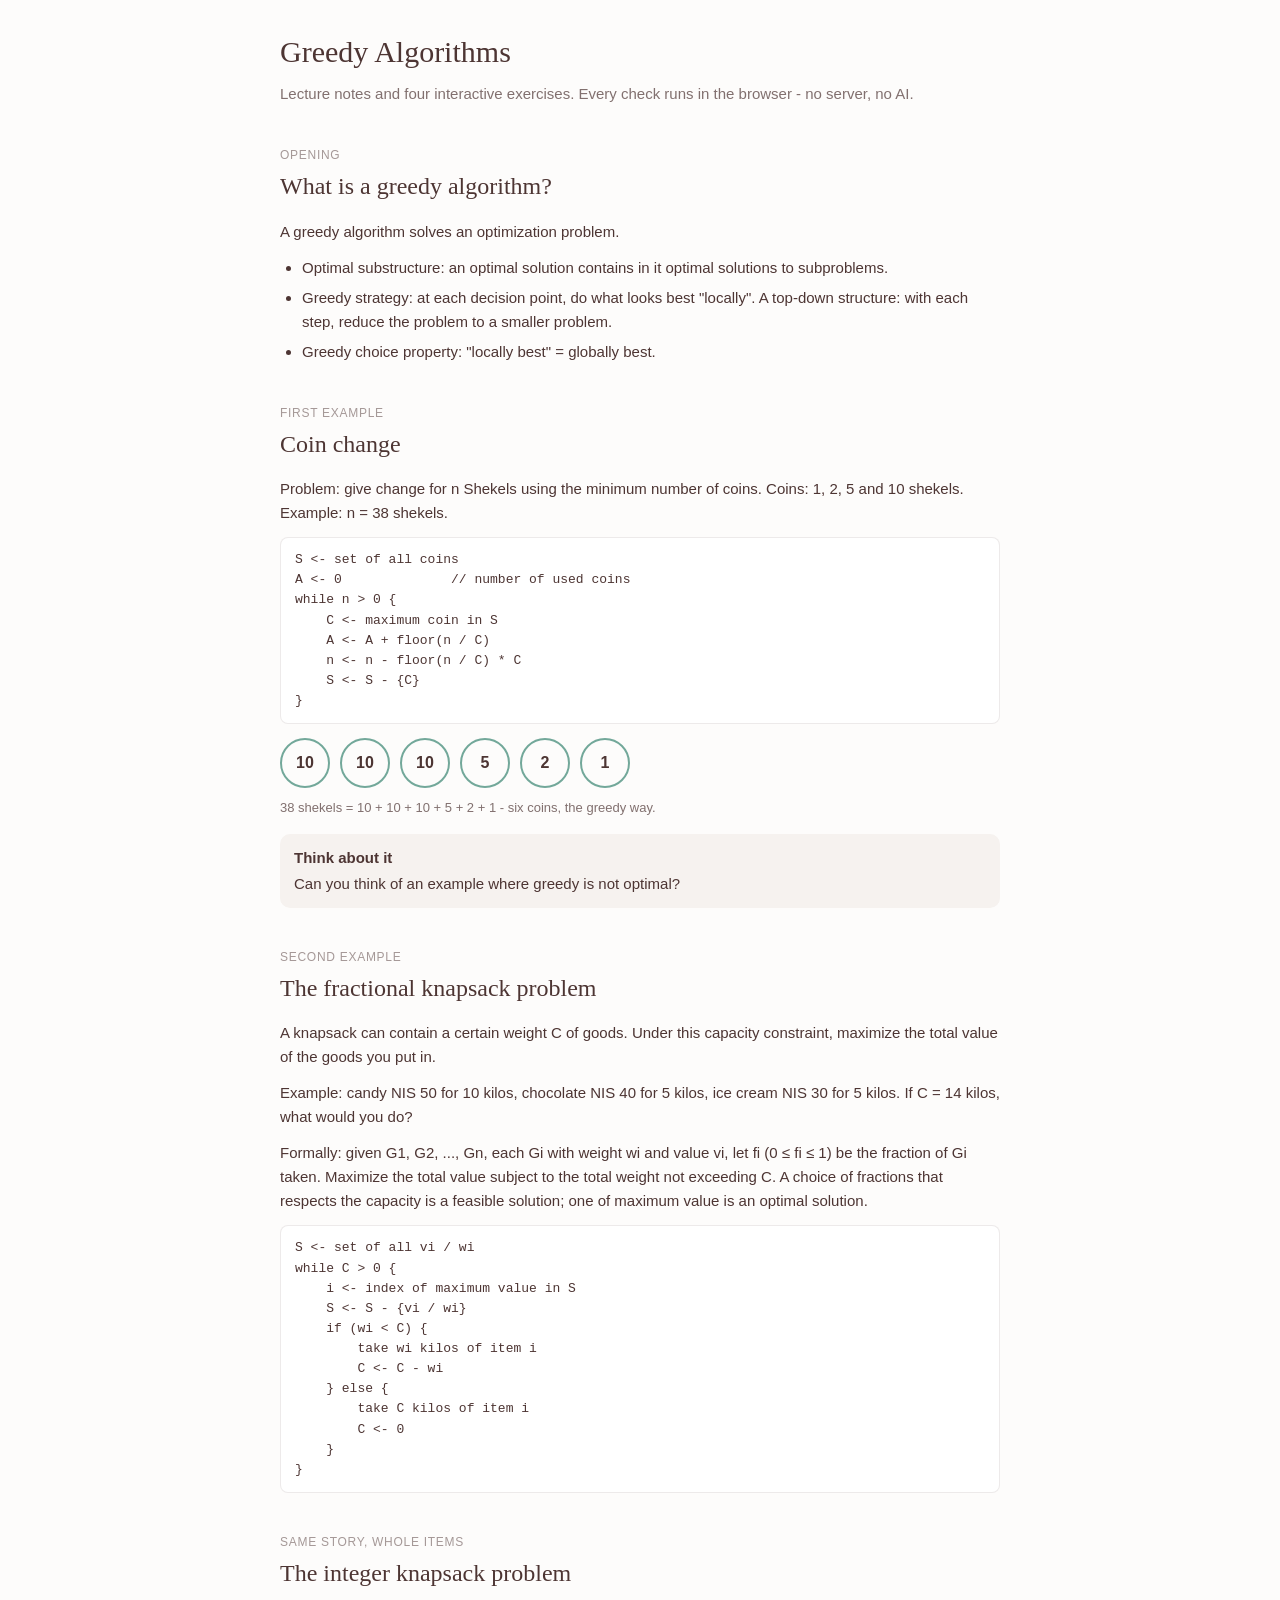
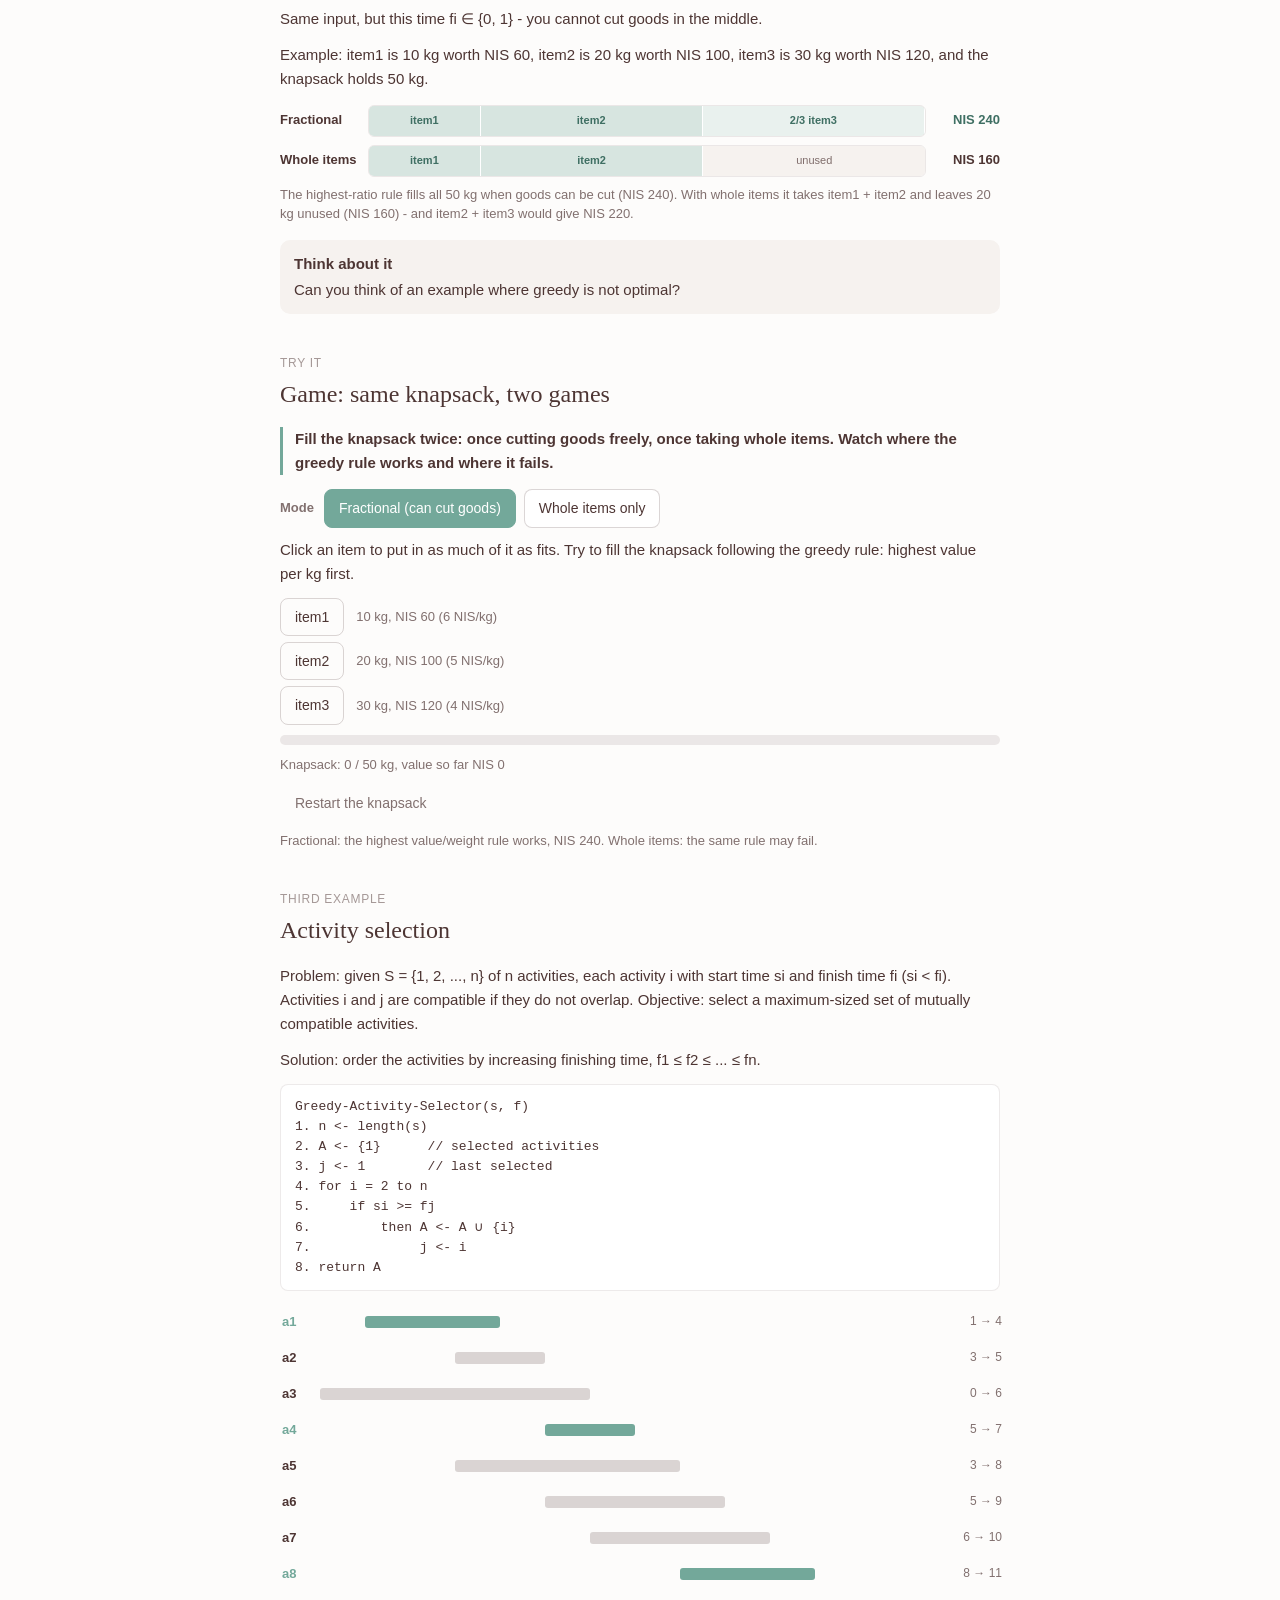
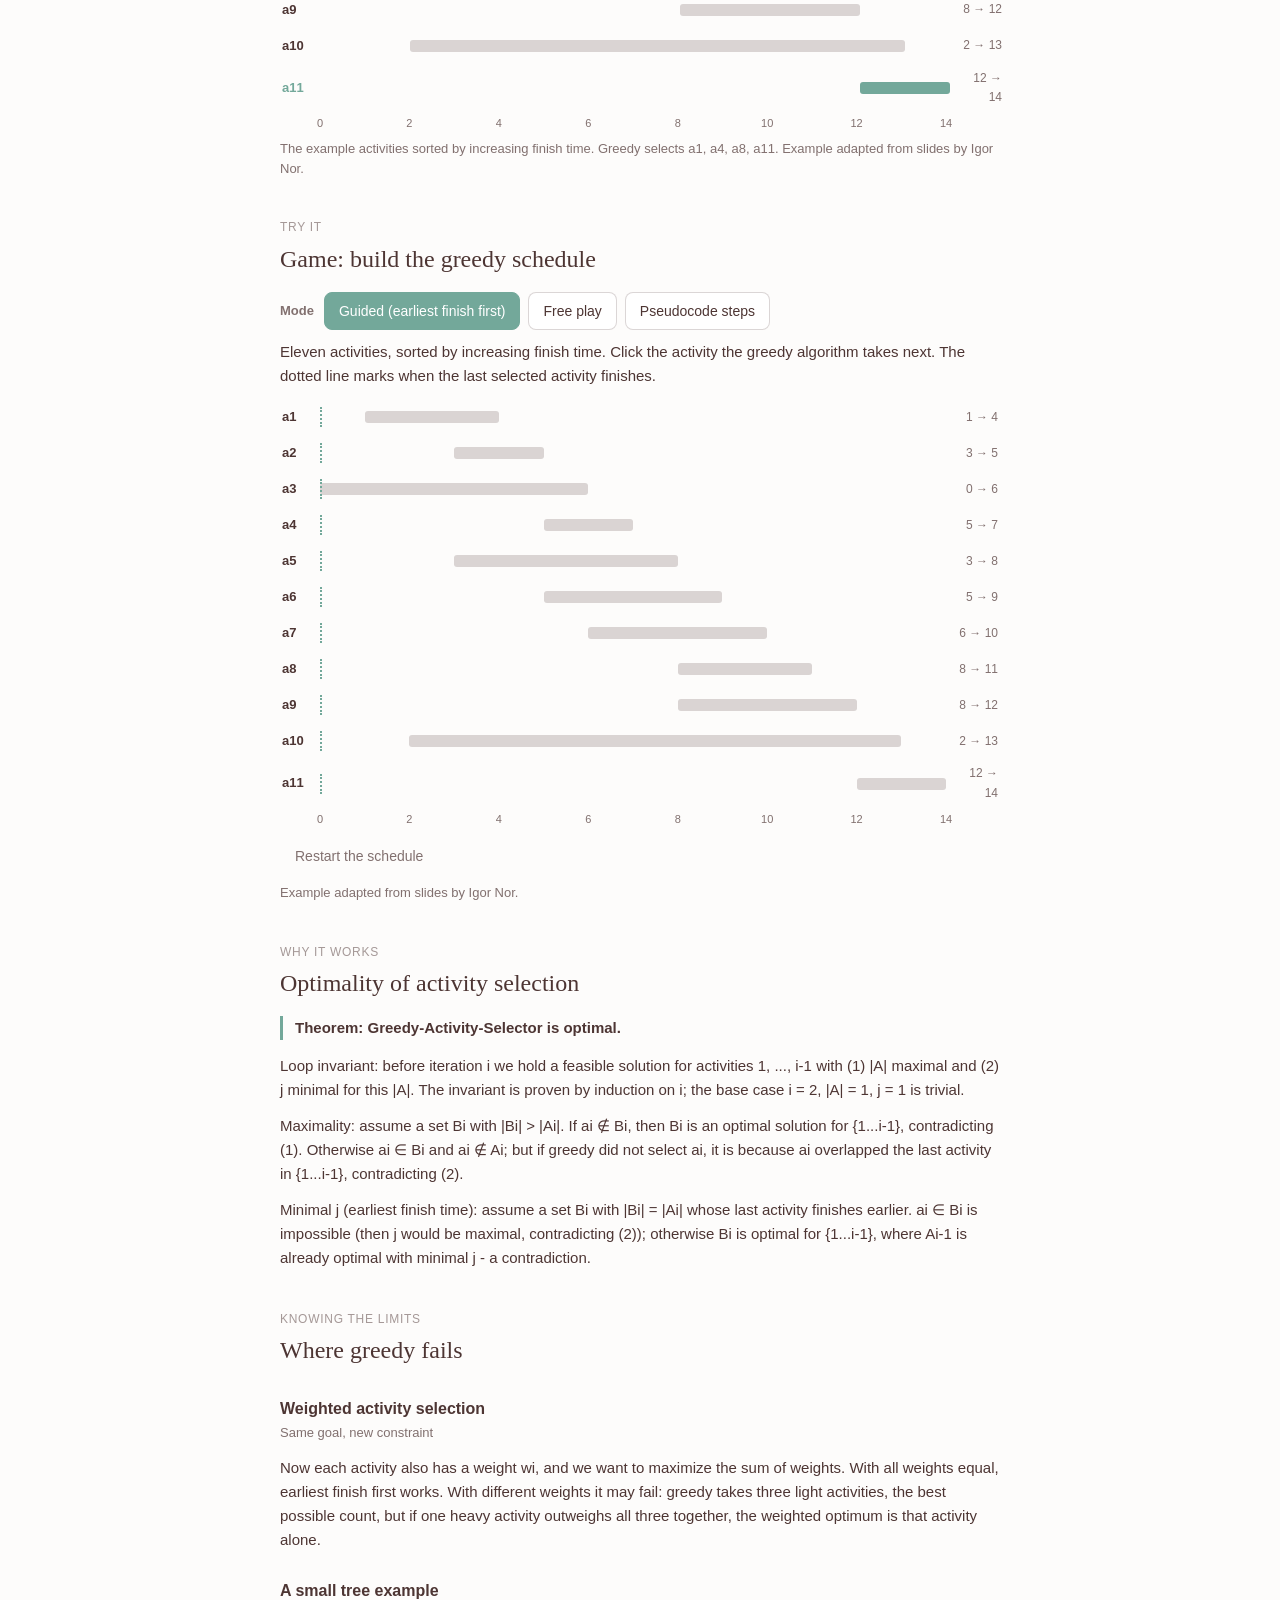
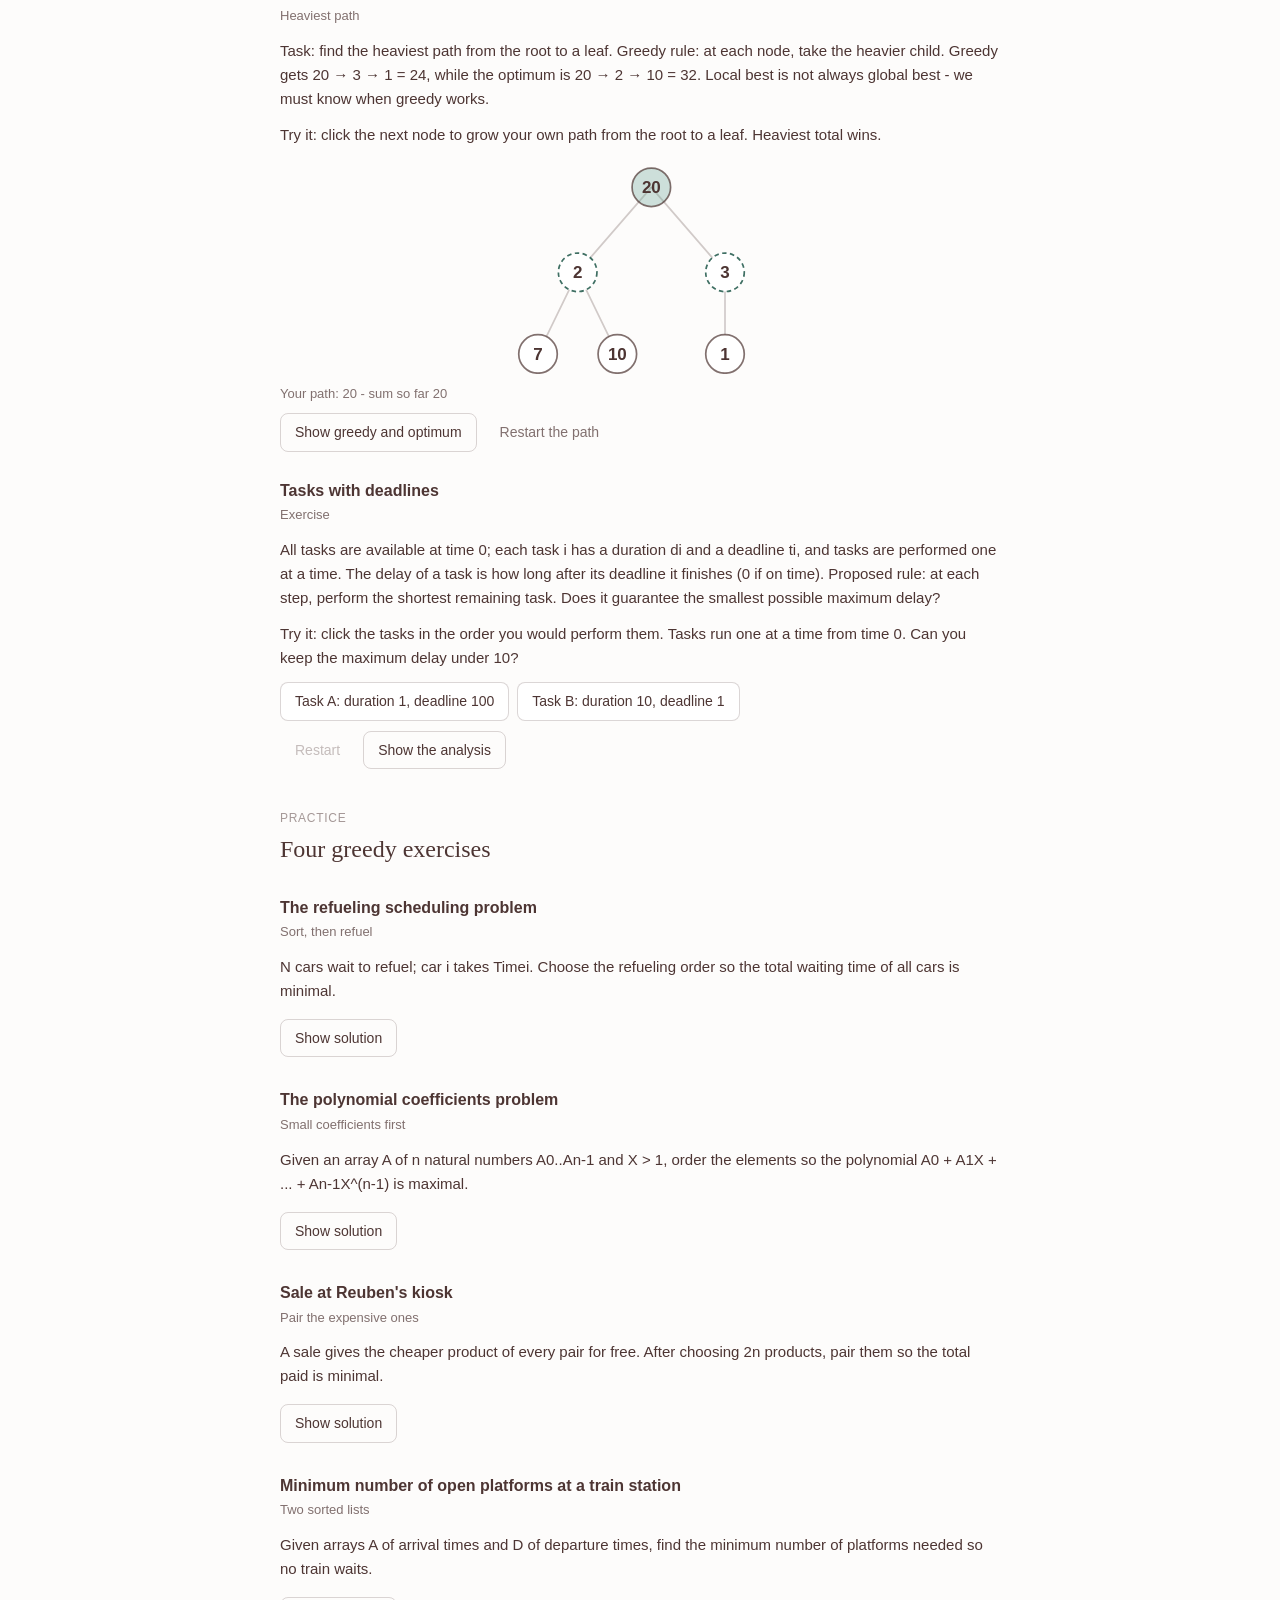
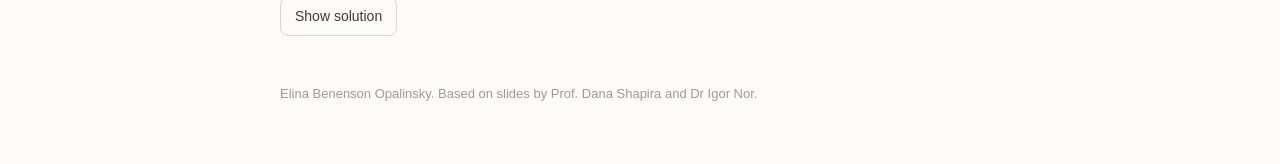
==== index.html @ a9cd7c5c "Remove obsolete preview and unit labels" ====
<!DOCTYPE html>
<html lang="en">
<head>
<meta charset="utf-8">
<meta name="viewport" content="width=device-width, initial-scale=1">
<title>Greedy Algorithms</title>
<style>
:root {
  --page: #fdfcfb;
  --ink: #4d3533;
  --ink2: rgba(77, 53, 51, 0.7);
  --ink3: rgba(77, 53, 51, 0.5);
  --ink4: rgba(77, 53, 51, 0.2);
  --hairline: rgba(77, 53, 51, 0.1);
  --raised: #f6f2ef;
  --teal: #73a89a;
  --teal-dark: #3f6f63;
  --red: #ed313e;
}
html, body { margin: 0; }
body {
  background: var(--page);
  color: var(--ink);
  font-family: -apple-system, BlinkMacSystemFont, "Segoe UI", Roboto, Helvetica, Arial, sans-serif;
  font-size: 15px;
  line-height: 1.6;
}
.card { max-width: 720px; margin: 0 auto; padding: 28px 20px 48px; }

h1 { font-family: Georgia, "Times New Roman", serif; font-weight: 500; font-size: 30px; margin: 0 0 6px; }
.fact { font-size: 13px; color: var(--ink3); margin: 0 0 10px; }
.intro { color: var(--ink2); margin: 0 0 8px; }

.group { margin: 40px 0 0; }
.glabel { font-size: 12px; letter-spacing: 0.06em; text-transform: uppercase; color: var(--ink3); margin-bottom: 2px; }
h2 { font-family: Georgia, "Times New Roman", serif; font-weight: 500; font-size: 24px; margin: 0 0 14px; }
h3 { font-size: 16px; font-weight: 700; margin: 26px 0 2px; }
h3 .sub { display: block; font-size: 13px; font-weight: 500; color: var(--ink2); margin-top: 2px; }
p { margin: 12px 0; }
ul { margin: 12px 0; padding-left: 22px; }
li { margin: 6px 0; }

.key { font-weight: 600; border-left: 3px solid var(--teal); padding-left: 12px; margin: 14px 0; }
.caption { font-size: 13px; line-height: 1.5; color: var(--ink2); margin: 8px 0 0; }
.callout { background: var(--raised); border-radius: 10px; padding: 12px 14px; margin: 16px 0; }
.callout-title { font-weight: 600; margin-bottom: 2px; }
.closing { margin-top: 44px; font-size: 13px; color: var(--ink3); }

.pseudo {
  font-family: ui-monospace, "SF Mono", Menlo, Consolas, monospace;
  font-size: 13px;
  line-height: 1.55;
  background: #fff;
  border: 1px solid var(--hairline);
  border-radius: 8px;
  padding: 12px 14px;
  margin: 12px 0;
  overflow-x: auto;
  white-space: pre;
}

.feedback { font-size: 14px; line-height: 22px; padding: 10px 12px; border-radius: 8px; margin: 12px 0; }
.feedback-good { background: rgba(115, 168, 154, 0.14); color: var(--teal-dark); }
.feedback-bad { background: rgba(237, 49, 62, 0.08); color: var(--red); }
.feedback-info { background: var(--raised); color: var(--ink2); }

.btn {
  font: inherit;
  font-size: 14px;
  border-radius: 8px;
  padding: 7px 14px;
  cursor: pointer;
  border: 1px solid transparent;
  background: none;
  color: var(--ink);
}
.btn:disabled { opacity: 0.45; cursor: default; }
.btn-primary { background: var(--ink); color: #fdfcfb; }
.btn-secondary { border-color: var(--ink4); }
.btn-secondary.selected { background: var(--ink); color: #fdfcfb; border-color: var(--ink); }
.btn-ghost { color: var(--ink2); }
.btn-ghost:hover { background: var(--raised); }

.choice-row { display: flex; align-items: center; gap: 8px; flex-wrap: wrap; margin: 10px 0; }
.choice-label { font-size: 13px; font-weight: 600; color: var(--ink2); margin-right: 2px; }
.choice-btn { font: inherit; font-size: 14px; padding: 7px 14px; border-radius: 8px; border: 1px solid var(--ink4); background: #fff; color: var(--ink); cursor: pointer; }
.choice-btn.on { background: var(--teal); border-color: var(--teal); color: #fff; }

.game { margin: 4px 0 8px; }
.game > * + * { margin-top: 10px; }

/* knapsack game */
.kb-items { display: flex; flex-direction: column; gap: 6px; }
.kb-row { display: flex; align-items: center; gap: 12px; flex-wrap: wrap; }
.kb-facts { font-size: 13px; line-height: 18px; color: var(--ink2); }
.kb-bar { height: 10px; border-radius: 5px; background: var(--hairline); overflow: hidden; }
.kb-fill { height: 100%; border-radius: 5px; background: var(--teal); transition: width 0.25s ease; }

/* activity timeline */
.tl { display: flex; flex-direction: column; gap: 2px; }
.tl-row {
  display: flex; align-items: center; gap: 8px; width: 100%;
  min-height: 34px; padding: 4px 2px; background: none; border: none; border-radius: 6px;
  cursor: pointer; font: inherit; text-align: left;
}
.tl-row:hover { background: rgba(115, 168, 154, 0.08); }
.tl-label { flex: 0 0 30px; font-size: 13px; font-weight: 600; color: var(--ink); }
.tl-track { position: relative; flex: 1 1 auto; height: 20px; }
.tl-bar { position: absolute; top: 4px; height: 12px; border-radius: 3px; background: var(--ink4); }
.tl-sel .tl-bar { background: var(--teal); }
.tl-sel .tl-label { color: var(--teal); }
.tl-line { position: absolute; top: 0; bottom: 0; border-left: 2px dotted var(--teal); }
.tl-times { flex: 0 0 44px; font-size: 12px; color: var(--ink2); text-align: right; }
.tl-axis { display: flex; align-items: center; gap: 8px; padding: 0 2px; }
.tl-axis-track { height: 18px; }
.tl-tick { position: absolute; top: 2px; transform: translateX(-50%); font-size: 11px; color: var(--ink2); }
.tl-static { cursor: default; min-height: 26px; }
.tl-static:hover { background: none; }

/* walkthrough + free play */
.pc { padding: 6px; }
.pc-line { display: block; padding: 2px 8px; border-radius: 6px; }
.pc-on { background: rgba(115, 168, 154, 0.16); box-shadow: inset 2px 0 0 var(--teal); }
.pc-controls { display: flex; gap: 8px; flex-wrap: wrap; }
.tl-cur .tl-bar { background: #d9a441; }
.tl-cur .tl-label { color: #b07f23; }
.tl-skip .tl-bar { opacity: 0.35; }
.tl-skip .tl-label { opacity: 0.55; }

/* solution reveals */
.sol-toggle { margin: 4px 0; }
.sol { margin-top: 4px; }

/* tree game */
.tree-pick { cursor: pointer; }
.tree-pick circle { stroke: var(--teal-dark); stroke-dasharray: 4 3; }
.tree-pick:hover circle { stroke-width: 3; }

/* deadlines game */
.dl-order { display: flex; flex-direction: column; gap: 6px; margin: 8px 0; }
.dl-row { display: flex; align-items: center; gap: 12px; flex-wrap: wrap; }
.dl-pos { flex: 0 0 22px; font-size: 13px; font-weight: 700; color: var(--ink3); }

/* diagrams */
.diagram { margin: 14px 0 6px; }
.diagram-svg { display: block; width: 100%; max-width: 340px; height: auto; margin: 6px auto 2px; }
.diagram-wide { max-width: 460px; }

.coins { display: flex; flex-wrap: wrap; gap: 10px; align-items: center; margin: 6px 0 10px; }
.coin {
  width: 46px; height: 46px; border-radius: 50%;
  border: 2px solid var(--teal); color: var(--ink);
  display: inline-flex; align-items: center; justify-content: center;
  font-size: 16px; font-weight: 600;
}

.kbc-row { display: flex; align-items: center; gap: 10px; margin: 8px 0; }
.kbc-label { flex: 0 0 78px; font-size: 13px; font-weight: 600; color: var(--ink); }
.kbc-bar { flex: 1 1 auto; display: flex; height: 30px; border-radius: 6px; overflow: hidden; border: 1px solid var(--hairline); }
.kbc-seg { display: inline-flex; align-items: center; justify-content: center; font-size: 11px; font-weight: 600; white-space: nowrap; overflow: hidden; }
.kbc-item { background: rgba(115, 168, 154, 0.28); color: var(--teal-dark); border-right: 1px solid #fff; }
.kbc-part { background: rgba(115, 168, 154, 0.14); }
.kbc-empty { background: var(--raised); color: var(--ink2); font-weight: 400; }
.kbc-value { flex: 0 0 64px; font-size: 13px; font-weight: 600; color: var(--ink); text-align: right; }
.kbc-good { color: var(--teal-dark); }
</style>
</head>
<body>
<div class="card">

  <h1>Greedy Algorithms</h1>
  <p class="intro">Lecture notes and four interactive exercises. Every check runs in the browser - no server, no AI.</p>

  <div class="group">
    <div class="glabel">Opening</div>
    <h2>What is a greedy algorithm?</h2>
    <p>A greedy algorithm solves an optimization problem.</p>
    <ul>
      <li>Optimal substructure: an optimal solution contains in it optimal solutions to subproblems.</li>
      <li>Greedy strategy: at each decision point, do what looks best "locally". A top-down structure: with each step, reduce the problem to a smaller problem.</li>
      <li>Greedy choice property: "locally best" = globally best.</li>
    </ul>
  </div>

  <div class="group">
    <div class="glabel">First example</div>
    <h2>Coin change</h2>
    <p>Problem: give change for n Shekels using the minimum number of coins. Coins: 1, 2, 5 and 10 shekels. Example: n = 38 shekels.</p>
    <pre class="pseudo">S &lt;- set of all coins
A &lt;- 0              // number of used coins
while n &gt; 0 {
    C &lt;- maximum coin in S
    A &lt;- A + floor(n / C)
    n &lt;- n - floor(n / C) * C
    S &lt;- S - {C}
}</pre>
    <figure class="diagram">
      <div class="coins">
        <span class="coin">10</span><span class="coin">10</span><span class="coin">10</span><span class="coin">5</span><span class="coin">2</span><span class="coin">1</span>
      </div>
      <p class="caption">38 shekels = 10 + 10 + 10 + 5 + 2 + 1 - six coins, the greedy way.</p>
    </figure>
    <div class="callout"><div class="callout-title">Think about it</div>Can you think of an example where greedy is not optimal?</div>
  </div>

  <div class="group">
    <div class="glabel">Second example</div>
    <h2>The fractional knapsack problem</h2>
    <p>A knapsack can contain a certain weight C of goods. Under this capacity constraint, maximize the total value of the goods you put in.</p>
    <p>Example: candy NIS 50 for 10 kilos, chocolate NIS 40 for 5 kilos, ice cream NIS 30 for 5 kilos. If C = 14 kilos, what would you do?</p>
    <p>Formally: given G1, G2, ..., Gn, each Gi with weight wi and value vi, let fi (0 ≤ fi ≤ 1) be the fraction of Gi taken. Maximize the total value subject to the total weight not exceeding C. A choice of fractions that respects the capacity is a feasible solution; one of maximum value is an optimal solution.</p>
    <pre class="pseudo">S &lt;- set of all vi / wi
while C &gt; 0 {
    i &lt;- index of maximum value in S
    S &lt;- S - {vi / wi}
    if (wi &lt; C) {
        take wi kilos of item i
        C &lt;- C - wi
    } else {
        take C kilos of item i
        C &lt;- 0
    }
}</pre>
  </div>

  <div class="group">
    <div class="glabel">Same story, whole items</div>
    <h2>The integer knapsack problem</h2>
    <p>Same input, but this time fi ∈ {0, 1} - you cannot cut goods in the middle.</p>
    <p>Example: item1 is 10 kg worth NIS 60, item2 is 20 kg worth NIS 100, item3 is 30 kg worth NIS 120, and the knapsack holds 50 kg.</p>
    <figure class="diagram">
      <div class="kbc-row">
        <span class="kbc-label">Fractional</span>
        <div class="kbc-bar">
          <span class="kbc-seg kbc-item" style="width:20%">item1</span>
          <span class="kbc-seg kbc-item" style="width:40%">item2</span>
          <span class="kbc-seg kbc-item kbc-part" style="width:40%">2/3 item3</span>
        </div>
        <span class="kbc-value kbc-good">NIS 240</span>
      </div>
      <div class="kbc-row">
        <span class="kbc-label">Whole items</span>
        <div class="kbc-bar">
          <span class="kbc-seg kbc-item" style="width:20%">item1</span>
          <span class="kbc-seg kbc-item" style="width:40%">item2</span>
          <span class="kbc-seg kbc-empty" style="width:40%">unused</span>
        </div>
        <span class="kbc-value">NIS 160</span>
      </div>
      <p class="caption">The highest-ratio rule fills all 50 kg when goods can be cut (NIS 240). With whole items it takes item1 + item2 and leaves 20 kg unused (NIS 160) - and item2 + item3 would give NIS 220.</p>
    </figure>
    <div class="callout"><div class="callout-title">Think about it</div>Can you think of an example where greedy is not optimal?</div>
  </div>

  <div class="group">
    <div class="glabel">Try it</div>
    <h2>Game: same knapsack, two games</h2>
    <p class="key">Fill the knapsack twice: once cutting goods freely, once taking whole items. Watch where the greedy rule works and where it fails.</p>
    <div class="game" id="kb-game"></div>
    <p class="caption">Fractional: the highest value/weight rule works, NIS 240. Whole items: the same rule may fail.</p>
  </div>

  <div class="group">
    <div class="glabel">Third example</div>
    <h2>Activity selection</h2>
    <p>Problem: given S = {1, 2, ..., n} of n activities, each activity i with start time si and finish time fi (si &lt; fi). Activities i and j are compatible if they do not overlap. Objective: select a maximum-sized set of mutually compatible activities.</p>
    <p>Solution: order the activities by increasing finishing time, f1 ≤ f2 ≤ ... ≤ fn.</p>
    <pre class="pseudo">Greedy-Activity-Selector(s, f)
1. n &lt;- length(s)
2. A &lt;- {1}      // selected activities
3. j &lt;- 1        // last selected
4. for i = 2 to n
5.     if si &gt;= fj
6.         then A &lt;- A ∪ {i}
7.              j &lt;- i
8. return A</pre>
    <figure class="diagram">
      <div class="tl" id="static-tl"></div>
      <p class="caption">The example activities sorted by increasing finish time. Greedy selects a1, a4, a8, a11. Example adapted from slides by Igor Nor.</p>
    </figure>
  </div>

  <div class="group">
    <div class="glabel">Try it</div>
    <h2>Game: build the greedy schedule</h2>
    <div class="game" id="act-game"></div>
    <p class="caption">Example adapted from slides by Igor Nor.</p>
  </div>

  <div class="group">
    <div class="glabel">Why it works</div>
    <h2>Optimality of activity selection</h2>
    <p class="key">Theorem: Greedy-Activity-Selector is optimal.</p>
    <p>Loop invariant: before iteration i we hold a feasible solution for activities 1, ..., i-1 with (1) |A| maximal and (2) j minimal for this |A|. The invariant is proven by induction on i; the base case i = 2, |A| = 1, j = 1 is trivial.</p>
    <p>Maximality: assume a set Bi with |Bi| &gt; |Ai|. If ai ∉ Bi, then Bi is an optimal solution for {1...i-1}, contradicting (1). Otherwise ai ∈ Bi and ai ∉ Ai; but if greedy did not select ai, it is because ai overlapped the last activity in {1...i-1}, contradicting (2).</p>
    <p>Minimal j (earliest finish time): assume a set Bi with |Bi| = |Ai| whose last activity finishes earlier. ai ∈ Bi is impossible (then j would be maximal, contradicting (2)); otherwise Bi is optimal for {1...i-1}, where Ai-1 is already optimal with minimal j - a contradiction.</p>
  </div>

  <div class="group">
    <div class="glabel">Knowing the limits</div>
    <h2>Where greedy fails</h2>
    <h3>Weighted activity selection<span class="sub">Same goal, new constraint</span></h3>
    <p>Now each activity also has a weight wi, and we want to maximize the sum of weights. With all weights equal, earliest finish first works. With different weights it may fail: greedy takes three light activities, the best possible count, but if one heavy activity outweighs all three together, the weighted optimum is that activity alone.</p>
    <h3>A small tree example<span class="sub">Heaviest path</span></h3>
    <p>Task: find the heaviest path from the root to a leaf. Greedy rule: at each node, take the heavier child. Greedy gets 20 → 3 → 1 = 24, while the optimum is 20 → 2 → 10 = 32. Local best is not always global best - we must know when greedy works.</p>
    <div class="game" id="tree-game"></div>
    <h3>Tasks with deadlines<span class="sub">Exercise</span></h3>
    <p>All tasks are available at time 0; each task i has a duration di and a deadline ti, and tasks are performed one at a time. The delay of a task is how long after its deadline it finishes (0 if on time). Proposed rule: at each step, perform the shortest remaining task. Does it guarantee the smallest possible maximum delay?</p>
    <div class="game" id="dl-game"></div>
  </div>

  <div class="group">
    <div class="glabel">Practice</div>
    <h2>Four greedy exercises</h2>
    <h3>The refueling scheduling problem<span class="sub">Sort, then refuel</span></h3>
    <p>N cars wait to refuel; car i takes Timei. Choose the refueling order so the total waiting time of all cars is minimal.</p>
    <button type="button" class="btn btn-secondary sol-toggle" data-sol="sol-refuel">Show solution</button>
    <div class="sol" id="sol-refuel" hidden><p>Solution: sort by non-decreasing refueling time and refuel in that order, in Θ(n log n). Correctness by exchange: swapping two consecutive cars with times a &gt; b leaves the other cars unchanged and decreases the pair's combined waiting time by a - b, so repeating brings the sorted order without increasing the total.</p></div>
    <h3>The polynomial coefficients problem<span class="sub">Small coefficients first</span></h3>
    <p>Given an array A of n natural numbers A0..An-1 and X &gt; 1, order the elements so the polynomial A0 + A1X + ... + An-1X^(n-1) is maximal.</p>
    <button type="button" class="btn btn-secondary sol-toggle" data-sol="sol-poly">Show solution</button>
    <div class="sol" id="sol-poly" hidden><p>Solution: sort the array in ascending order, in Θ(n log n). Greedy choice: in an optimal solution A0 is the lowest value - swapping it with a smaller Amin at index i increases the value, since X &gt; 1. Optimal substructure: the rest of an optimal ordering is optimal for the polynomial starting from X.</p></div>
    <h3>Sale at Reuben's kiosk<span class="sub">Pair the expensive ones</span></h3>
    <p>A sale gives the cheaper product of every pair for free. After choosing 2n products, pair them so the total paid is minimal.</p>
    <button type="button" class="btn btn-secondary sol-toggle" data-sol="sol-kiosk">Show solution</button>
    <div class="sol" id="sol-kiosk" hidden><p>Solution: sort the prices x1 ≥ x2 ≥ ... ≥ x2n and pair adjacent products, in Θ(n log n). Exchange argument: replacing the pairs of x1 and x2 with (x1, x2) and their partners never costs more, so some optimal pairing contains (x1, x2); remove it and repeat.</p></div>
    <h3>Minimum number of open platforms at a train station<span class="sub">Two sorted lists</span></h3>
    <p>Given arrays A of arrival times and D of departure times, find the minimum number of platforms needed so no train waits.</p>
    <button type="button" class="btn btn-secondary sol-toggle" data-sol="sol-platforms">Show solution</button>
    <div class="sol" id="sol-platforms" hidden>
    <p>Sort A and D, then walk the day with two indices: when the next arrival is earlier than the next departure, a train enters (curr grows); otherwise a train leaves (curr shrinks). The peak of curr is the answer.</p>
    <pre class="pseudo">MinPlatforms(A[0..n-1], D[0..n-1]):
    sort(A); sort(D)          // ascending
    i &lt;- 0; j &lt;- 0
    curr &lt;- 0                 // trains at the station now
    ans &lt;- 0                  // max of curr so far
    while i &lt; n and j &lt; n:
        if A[i] &lt; D[j]:       // next arrival first
            curr &lt;- curr + 1
            ans &lt;- max(ans, curr)
            i &lt;- i + 1
        else:                 // train departs, frees a platform
            curr &lt;- curr - 1
            j &lt;- j + 1
    return ans</pre>
    <figure class="diagram" id="train-diagram"></figure>
    <p class="caption">Example: A = [2.00, 2.10, 3.00, 3.20, 3.50, 5.00], D = [2.30, 3.20, 3.55, 4.00, 4.30, 5.20] after sorting. The peak is 3 platforms.</p>
    </div>
  </div>

  <p class="closing">Elina Benenson Opalinsky. Based on slides by Prof. Dana Shapira and Dr Igor Nor.</p>

</div>

<script>
'use strict';

/* ---------- shared data ---------- */
const ITEMS = [
  { id: 'item1', w: 10, v: 60 },
  { id: 'item2', w: 20, v: 100 },
  { id: 'item3', w: 30, v: 120 },
];
const CAP = 50;
const WHOLE_OPTIMUM = 220;
function ratio(item) { return item.v / item.w; }

const ACTS = [
  { id: 'a1', s: 1, f: 4 }, { id: 'a2', s: 3, f: 5 }, { id: 'a3', s: 0, f: 6 },
  { id: 'a4', s: 5, f: 7 }, { id: 'a5', s: 3, f: 8 }, { id: 'a6', s: 5, f: 9 },
  { id: 'a7', s: 6, f: 10 }, { id: 'a8', s: 8, f: 11 }, { id: 'a9', s: 8, f: 12 },
  { id: 'a10', s: 2, f: 13 }, { id: 'a11', s: 12, f: 14 },
];
const TMAX = 14;

/* ---------- Game 1: same knapsack, two modes ---------- */
const kb = { mode: 'fractional', taken: {}, msg: null };

function kbUsed() { return ITEMS.reduce((sum, it) => sum + (kb.taken[it.id] || 0), 0); }
function kbValue() { return ITEMS.reduce((sum, it) => sum + (kb.taken[it.id] || 0) * ratio(it), 0); }
function kbDone() {
  const remaining = CAP - kbUsed();
  if (kb.mode === 'fractional') return remaining <= 0;
  return ITEMS.every(it => (kb.taken[it.id] || 0) > 0 || it.w > remaining);
}

function kbReset(nextMode) {
  kb.taken = {};
  kb.msg = null;
  if (nextMode) kb.mode = nextMode;
  renderKb();
}

function kbTake(item) {
  if (kbDone()) return;
  const already = kb.taken[item.id] || 0;
  const remaining = CAP - kbUsed();
  const candidates = ITEMS.filter(it => (kb.taken[it.id] || 0) < it.w && (kb.mode === 'fractional' || it.w <= remaining));
  const best = candidates.reduce((a, b) => (ratio(a) >= ratio(b) ? a : b));
  if (kb.mode === 'fractional') {
    const amount = Math.min(item.w - already, remaining);
    if (amount <= 0) return;
    kb.taken = Object.assign({}, kb.taken, { [item.id]: already + amount });
    if (item.id === best.id) {
      const part = amount === item.w ? `all ${amount} kg of ${item.id}` : `${amount} kg of ${item.id} (all that still fits)`;
      kb.msg = { tone: 'good', text: `${item.id} has the highest remaining value per kg (${ratio(item)} NIS/kg). Taking ${part}.` };
    } else {
      kb.msg = { tone: 'bad', text: `Greedy would take ${best.id} first - it has the highest remaining value per kg (${ratio(best)} NIS/kg). You took ${amount} kg of ${item.id} anyway.` };
    }
  } else {
    if (item.w > remaining) {
      kb.msg = { tone: 'bad', text: `${item.id} weighs ${item.w} kg and only ${remaining} kg is free - it does not fit whole.` };
      renderKb();
      return;
    }
    kb.taken = Object.assign({}, kb.taken, { [item.id]: item.w });
    if (item.id === best.id) {
      kb.msg = { tone: 'good', text: `${item.id} has the highest remaining value per kg (${ratio(item)} NIS/kg) - the greedy pick.` };
    } else {
      kb.msg = { tone: 'info', text: `You skipped ${best.id} (${ratio(best)} NIS/kg, the greedy pick) and took ${item.id} whole.` };
    }
  }
  renderKb();
}

function kbVerdict() {
  const totalValue = kbValue();
  const remaining = CAP - kbUsed();
  const fractionalDone = kb.mode === 'fractional' && remaining <= 0;
  const wholeDone = kb.mode === 'whole' && ITEMS.every(it => (kb.taken[it.id] || 0) > 0 || it.w > remaining);
  if (fractionalDone) {
    return Math.round(totalValue) === 240
      ? { tone: 'good', text: `Knapsack full. Total value NIS ${Math.round(totalValue)} - the optimum. The highest-ratio rule always solves the fractional problem.` }
      : { tone: 'info', text: `Knapsack full. Total value NIS ${Math.round(totalValue)}. Following the highest-ratio rule from the start gives NIS 240, the fractional optimum.` };
  }
  if (wholeDone) {
    return Math.round(totalValue) === WHOLE_OPTIMUM
      ? { tone: 'good', text: `No more whole item fits. Total value NIS ${Math.round(totalValue)} - item2 + item3 is the optimum. Greedy by ratio would stop at NIS 160.` }
      : { tone: 'bad', text: `No more whole item fits. Total value NIS ${Math.round(totalValue)}. The best whole-item packing is item2 + item3 = NIS 220: the ratio rule that was optimal for the fractional problem fails here.` };
  }
  return null;
}

function esc(s) { return s; }

function renderKb() {
  const root = document.getElementById('kb-game');
  const used = kbUsed();
  const totalValue = kbValue();
  const remaining = CAP - used;
  const done = kbDone();
  const v = kbVerdict();
  const rows = ITEMS.map(it => {
    const t = kb.taken[it.id] || 0;
    const full = t >= it.w;
    const blocked = done || full || (kb.mode === 'whole' && it.w > remaining);
    return `<div class="kb-row">
      <button type="button" class="btn ${full ? 'btn-secondary selected' : 'btn-secondary'}" ${blocked && !full ? 'disabled' : ''} data-kb="${it.id}">${full ? it.id + ' - in' : it.id}</button>
      <span class="kb-facts">${it.w} kg, NIS ${it.v} (${ratio(it)} NIS/kg)${t > 0 && !full ? ' - ' + t + ' kg in' : ''}</span>
    </div>`;
  }).join('');
  root.innerHTML = `
    <div class="choice-row">
      <span class="choice-label">Mode</span>
      <button type="button" class="choice-btn ${kb.mode === 'fractional' ? 'on' : ''}" data-kbmode="fractional">Fractional (can cut goods)</button>
      <button type="button" class="choice-btn ${kb.mode === 'whole' ? 'on' : ''}" data-kbmode="whole">Whole items only</button>
    </div>
    <p>${kb.mode === 'fractional'
      ? 'Click an item to put in as much of it as fits. Try to fill the knapsack following the greedy rule: highest value per kg first.'
      : 'Click an item to put it in whole. The knapsack holds 50 kg. Try to get the most value you can.'}</p>
    <div class="kb-items">${rows}</div>
    <div class="kb-bar" aria-label="Knapsack load ${used} of ${CAP} kg"><div class="kb-fill" style="width:${(used / CAP) * 100}%"></div></div>
    <p class="caption">Knapsack: ${used} / ${CAP} kg, value so far NIS ${Math.round(totalValue)}</p>
    ${kb.msg && !v ? `<p class="feedback feedback-${kb.msg.tone}" role="status">${kb.msg.text}</p>` : ''}
    ${v ? `<p class="feedback feedback-${v.tone}" role="status">${v.text}</p>` : ''}
    <button type="button" class="btn btn-ghost" data-kbreset>Restart the knapsack</button>`;
  root.querySelectorAll('[data-kb]').forEach(b => b.addEventListener('click', () => kbTake(ITEMS.find(it => it.id === b.dataset.kb))));
  root.querySelectorAll('[data-kbmode]').forEach(b => b.addEventListener('click', () => kbReset(b.dataset.kbmode)));
  root.querySelector('[data-kbreset]').addEventListener('click', () => kbReset());
}

/* ---------- activity selection: steps data ---------- */
function buildSteps() {
  const steps = [];
  const n = ACTS.length;
  steps.push({ line: 1, desc: `n = ${n}. The activities are already sorted by increasing finish time: f1 ≤ f2 ≤ ... ≤ f${n}.`, A: [], j: 0, i: null });
  steps.push({ line: 2, desc: 'A = {1}: take a1, the activity that finishes earliest.', A: [1], j: 0, i: null });
  steps.push({ line: 3, desc: 'j = 1: a1 is the last selected activity; it finishes at f1 = 4.', A: [1], j: 1, i: null });
  let A = [1];
  let j = 1;
  for (let i = 2; i <= n; i++) {
    const ai = ACTS[i - 1];
    const aj = ACTS[j - 1];
    steps.push({ line: 4, desc: `i = ${i}: consider a${i} (starts ${ai.s}, finishes ${ai.f}).`, A: A.slice(), j, i });
    if (ai.s >= aj.f) {
      steps.push({ line: 5, desc: `Is s${i} ≥ f${j}? ${ai.s} ≥ ${aj.f} - yes, a${i} is compatible with the last selected activity.`, A: A.slice(), j, i });
      A = A.concat([i]);
      steps.push({ line: 6, desc: `A = A ∪ {${i}}: select a${i}.`, A: A.slice(), j, i });
      j = i;
      steps.push({ line: 7, desc: `j = ${i}: the last selected activity is now a${i}, finishing at ${ai.f}.`, A: A.slice(), j, i });
    } else {
      steps.push({ line: 5, desc: `Is s${i} ≥ f${j}? ${ai.s} ≥ ${aj.f} - no, a${i} overlaps a${j}, so it stays out.`, A: A.slice(), j, i });
    }
  }
  steps.push({ line: 8, desc: `return A = {${A.map(x => 'a' + x).join(', ')}} - ${A.length} activities, the optimum.`, A: A.slice(), j, i: null, final: true });
  return steps;
}
const STEPS = buildSteps();
const GREEDY_SET = STEPS[STEPS.length - 1].A;
const OPT_SIZE = GREEDY_SET.length;

const PC_LINES = [
  { num: null, text: 'Greedy-Activity-Selector(s, f)' },
  { num: 1, text: '1. n <- length(s)' },
  { num: 2, text: '2. A <- {1}      // selected activities' },
  { num: 3, text: '3. j <- 1        // last selected' },
  { num: 4, text: '4. for i = 2 to n' },
  { num: 5, text: '5.     if si >= fj' },
  { num: 6, text: '6.         then A <- A ∪ {i}' },
  { num: 7, text: '7.              j <- i' },
  { num: 8, text: '8. return A' },
];

/* ---------- Game 2: guided / free play / walkthrough ---------- */
const ag = {
  mode: 'guided',
  gSel: [], gMsg: null,
  fSel: [], fMsg: null,
  stepIdx: 0,
};

function gLast() { return ag.gSel.length === 0 ? 0 : ag.gSel[ag.gSel.length - 1].f; }
function gCompatible() { return ACTS.filter(a => a.s >= gLast() && !ag.gSel.some(x => x.id === a.id)); }
function gDone() { return gCompatible().length === 0; }

function gPick(a) {
  if (gDone() || ag.gSel.some(x => x.id === a.id)) return;
  const lastFinish = gLast();
  if (a.s < lastFinish) {
    ag.gMsg = { tone: 'bad', text: `${a.id} starts at ${a.s}, before the last selected activity finishes at ${lastFinish} - it clashes.` };
    renderAg();
    return;
  }
  const expected = gCompatible().reduce((m, x) => (x.f < m.f ? x : m));
  if (a.id === expected.id) {
    ag.gSel = ag.gSel.concat([a]);
    const rest = ACTS.filter(x => x.s >= a.f && !ag.gSel.some(y => y.id === x.id));
    if (rest.length === 0) {
      ag.gMsg = { tone: 'good', text: `${a.id} starts at ${a.s} ≥ ${lastFinish}: selected. Answer: {a1, a4, a8, a11} - the optimum, built step by step.` };
    } else {
      ag.gMsg = { tone: 'good', text: `${a.id} starts at ${a.s} ≥ ${lastFinish}: selected. The line moves to f = ${a.f}.` };
    }
  } else {
    ag.gMsg = { tone: 'info', text: `${a.id} is compatible, but greedy takes the compatible activity that finishes earliest: ${expected.id} finishes at ${expected.f}.` };
  }
  renderAg();
}

function fLast() { return ag.fSel.length === 0 ? 0 : Math.max.apply(null, ag.fSel.map(x => x.f)); }

function fToggle(a) {
  if (ag.fSel.some(x => x.id === a.id)) {
    ag.fSel = ag.fSel.filter(x => x.id !== a.id);
    ag.fMsg = { tone: 'info', text: `${a.id} removed. ${ag.fSel.length === 0 ? 'No activities selected.' : ag.fSel.length + ' still selected.'}` };
    renderAg();
    return;
  }
  const clash = ag.fSel.find(x => a.s < x.f && x.s < a.f);
  if (clash) {
    ag.fMsg = { tone: 'bad', text: `${a.id} (${a.s} → ${a.f}) overlaps ${clash.id} (${clash.s} → ${clash.f}) - compatible activities only.` };
    renderAg();
    return;
  }
  ag.fSel = ag.fSel.concat([a]);
  ag.fMsg = { tone: 'info', text: `${a.id} added - ${ag.fSel.length} selected. Press "Check my schedule" when you are done.` };
  renderAg();
}

function fCheck() {
  const mine = ag.fSel.slice().sort((x, y) => x.f - y.f).map(x => x.id);
  if (mine.length === 0) {
    ag.fMsg = { tone: 'info', text: 'Select some activities first, then check.' };
  } else if (mine.length === OPT_SIZE) {
    const same = mine.join(',') === GREEDY_SET.map(x => 'a' + x).join(',');
    ag.fMsg = { tone: 'good', text: same
      ? `{${mine.join(', ')}} - ${OPT_SIZE} compatible activities, the optimum. Exactly the schedule the greedy rule builds.`
      : `{${mine.join(', ')}} - ${OPT_SIZE} compatible activities, the optimum. Different from the greedy answer {a1, a4, a8, a11} - and just as good.` };
  } else {
    ag.fMsg = { tone: 'info', text: `${mine.length} compatible ${mine.length === 1 ? 'activity' : 'activities'} - but ${OPT_SIZE} fit in this example. Can you squeeze in one more?` };
  }
  renderAg();
}

function timelineRows() {
  const step = STEPS[ag.stepIdx];
  const selIds = ag.mode === 'guided' ? ag.gSel.map(x => x.id)
    : ag.mode === 'free' ? ag.fSel.map(x => x.id)
    : step.A.map(x => 'a' + x);
  const curId = ag.mode === 'steps' && step.i !== null ? 'a' + step.i : null;
  const skipIds = ag.mode === 'steps'
    ? ACTS.filter(a => { const idx = Number(a.id.slice(1)); return idx >= 2 && idx < (step.i !== null ? step.i : ACTS.length + 1) && !step.A.includes(idx); }).map(a => a.id)
    : [];
  const lineAt = ag.mode === 'guided' ? gLast() : ag.mode === 'free' ? fLast() : (step.j >= 1 ? ACTS[step.j - 1].f : 0);
  return ACTS.map(a => {
    const isSel = selIds.includes(a.id);
    const isCur = curId === a.id && !isSel;
    const isSkip = skipIds.includes(a.id);
    const cls = `tl-row${isSel ? ' tl-sel' : ''}${isCur ? ' tl-cur' : ''}${isSkip ? ' tl-skip' : ''}${ag.mode === 'steps' ? ' tl-static' : ''}`;
    const aria = `${a.id}, starts ${a.s}, finishes ${a.f}${isSel ? ', selected' : ''}${isCur ? ', being considered' : ''}`;
    return `<button type="button" class="${cls}" data-act="${a.id}" aria-label="${aria}">
      <span class="tl-label">${a.id}</span>
      <span class="tl-track">
        <span class="tl-bar" style="left:${(a.s / TMAX) * 100}%;width:${((a.f - a.s) / TMAX) * 100}%"></span>
        <span class="tl-line" style="left:${(lineAt / TMAX) * 100}%"></span>
      </span>
      <span class="tl-times">${a.s} → ${a.f}</span>
    </button>`;
  }).join('') + `<div class="tl-axis"><span class="tl-label"></span><span class="tl-track tl-axis-track">` +
    [0, 2, 4, 6, 8, 10, 12, 14].map(t => `<span class="tl-tick" style="left:${(t / TMAX) * 100}%">${t}</span>`).join('') +
    `</span><span class="tl-times"></span></div>`;
}

function renderAg() {
  const root = document.getElementById('act-game');
  const step = STEPS[ag.stepIdx];
  const intro = ag.mode === 'guided'
    ? 'Eleven activities, sorted by increasing finish time. Click the activity the greedy algorithm takes next. The dotted line marks when the last selected activity finishes.'
    : ag.mode === 'free'
      ? 'Same eleven activities, your rules. Click an activity to add it, click it again to remove it, and build any compatible schedule you like. Then check whether yours is optimal.'
      : 'Walk through Greedy-Activity-Selector one line at a time. Watch the variables A, j and i, and see each decision on the timeline.';
  const pcBlock = ag.mode === 'steps' ? `
    <div class="pseudo pc">${PC_LINES.map(l => `<span class="pc-line${l.num !== null && l.num === step.line ? ' pc-on' : ''}">${l.text}</span>`).join('')}</div>
    <p class="caption">A = {${step.A.map(x => 'a' + x).join(', ')}} · j = ${step.j >= 1 ? step.j : '-'} · i = ${step.i !== null ? step.i : '-'}</p>` : '';
  const tail = ag.mode === 'guided'
    ? `${ag.gMsg ? `<p class="feedback feedback-${ag.gMsg.tone}" role="status">${ag.gMsg.text}</p>` : ''}
       <button type="button" class="btn btn-ghost" data-agreset>Restart the schedule</button>`
    : ag.mode === 'free'
      ? `${ag.fMsg ? `<p class="feedback feedback-${ag.fMsg.tone}" role="status">${ag.fMsg.text}</p>` : ''}
         <div class="pc-controls">
           <button type="button" class="btn btn-primary" data-agcheck>Check my schedule</button>
           <button type="button" class="btn btn-ghost" data-agreset>Restart</button>
         </div>`
      : `<p class="feedback feedback-${step.final ? 'good' : 'info'}" role="status">${step.desc}</p>
         <div class="pc-controls">
           <button type="button" class="btn btn-primary" data-agnext ${ag.stepIdx >= STEPS.length - 1 ? 'disabled' : ''}>Next step</button>
           <button type="button" class="btn btn-ghost" data-agreset>Restart the walkthrough</button>
         </div>`;
  root.innerHTML = `
    <div class="choice-row">
      <span class="choice-label">Mode</span>
      <button type="button" class="choice-btn ${ag.mode === 'guided' ? 'on' : ''}" data-agmode="guided">Guided (earliest finish first)</button>
      <button type="button" class="choice-btn ${ag.mode === 'free' ? 'on' : ''}" data-agmode="free">Free play</button>
      <button type="button" class="choice-btn ${ag.mode === 'steps' ? 'on' : ''}" data-agmode="steps">Pseudocode steps</button>
    </div>
    <p>${intro}</p>
    ${pcBlock}
    <div class="tl">${timelineRows()}</div>
    ${tail}`;
  root.querySelectorAll('[data-agmode]').forEach(b => b.addEventListener('click', () => { ag.mode = b.dataset.agmode; renderAg(); }));
  root.querySelectorAll('[data-act]').forEach(b => b.addEventListener('click', () => {
    const a = ACTS.find(x => x.id === b.dataset.act);
    if (ag.mode === 'guided') gPick(a);
    else if (ag.mode === 'free') fToggle(a);
  }));
  const reset = root.querySelector('[data-agreset]');
  if (reset) reset.addEventListener('click', () => {
    if (ag.mode === 'guided') { ag.gSel = []; ag.gMsg = null; }
    else if (ag.mode === 'free') { ag.fSel = []; ag.fMsg = null; }
    else { ag.stepIdx = 0; }
    renderAg();
  });
  const check = root.querySelector('[data-agcheck]');
  if (check) check.addEventListener('click', fCheck);
  const next = root.querySelector('[data-agnext]');
  if (next) next.addEventListener('click', () => { if (ag.stepIdx < STEPS.length - 1) { ag.stepIdx++; renderAg(); } });
}

/* ---------- Game 3: heaviest path tree ---------- */
const TREE_NODES = {
  n20: { v: 20, x: 160, y: 25, kids: ['n2', 'n3'] },
  n2: { v: 2, x: 95, y: 100, kids: ['n7', 'n10'] },
  n3: { v: 3, x: 225, y: 100, kids: ['n1'] },
  n7: { v: 7, x: 60, y: 172, kids: [] },
  n10: { v: 10, x: 130, y: 172, kids: [] },
  n1: { v: 1, x: 225, y: 172, kids: [] },
};
const TREE_EDGES = [['n20', 'n2'], ['n20', 'n3'], ['n2', 'n7'], ['n2', 'n10'], ['n3', 'n1']];
const TREE_GREEDY = ['n20', 'n3', 'n1'];
const TREE_OPT = ['n20', 'n2', 'n10'];
const tree = { path: ['n20'], show: false };

function treeSum(p) { return p.reduce((sum, id) => sum + TREE_NODES[id].v, 0); }
function treeOnPath(edge, p) { const i = p.indexOf(edge[0]); return i >= 0 && p[i + 1] === edge[1]; }

function treeVerdict() {
  const last = tree.path[tree.path.length - 1];
  if (TREE_NODES[last].kids.length > 0) return null;
  const sum = treeSum(tree.path);
  const text = tree.path.map(id => TREE_NODES[id].v).join(' → ') + ' = ' + sum;
  if (sum === 32) return { tone: 'good', text: `Your path: ${text} - the heaviest path. Greedy never finds it: at the root it takes the heavier child 3 and ends with 24.` };
  if (sum === 24) return { tone: 'info', text: `Your path: ${text} - exactly what greedy picks (heavier child each time). The optimum is 20 → 2 → 10 = 32.` };
  return { tone: 'info', text: `Your path: ${text} - beats greedy's 24, but the heaviest path is 20 → 2 → 10 = 32.` };
}

function renderTree() {
  const root = document.getElementById('tree-game');
  const last = tree.path[tree.path.length - 1];
  const picks = TREE_NODES[last].kids;
  const edges = TREE_EDGES.map(([a, b]) => {
    const A = TREE_NODES[a], B = TREE_NODES[b];
    let stroke = 'rgba(77,53,51,0.25)', width = 1.5;
    if (!tree.show && treeOnPath([a, b], tree.path)) { stroke = '#4d3533'; width = 3; }
    if (tree.show) {
      if (treeOnPath([a, b], TREE_GREEDY)) { stroke = '#ed313e'; width = 3.5; }
      if (treeOnPath([a, b], TREE_OPT)) { stroke = '#73a89a'; width = 3.5; }
    }
    return `<line x1="${A.x}" y1="${A.y}" x2="${B.x}" y2="${B.y}" stroke="${stroke}" stroke-width="${width}" stroke-linecap="round" />`;
  }).join('');
  const nodes = Object.entries(TREE_NODES).map(([id, n]) => {
    const inPath = tree.path.includes(id);
    const pickable = !tree.show && picks.includes(id);
    const fill = inPath ? 'rgba(115,168,154,0.35)' : '#fff';
    return `<g class="${pickable ? 'tree-pick' : ''}" data-tnode="${id}" role="button" aria-label="Node ${n.v}${pickable ? ', click to extend your path' : ''}" tabindex="${pickable ? 0 : -1}">
      <circle cx="${n.x}" cy="${n.y}" r="17" fill="${fill}" stroke="rgba(77,53,51,0.7)" stroke-width="1.5" />
      <text x="${n.x}" y="${n.y + 5}" text-anchor="middle" font-size="15" font-weight="600" fill="#4d3533" pointer-events="none">${n.v}</text>
    </g>`;
  }).join('');
  const v = treeVerdict();
  const sum = treeSum(tree.path);
  root.innerHTML = `
    <p>Try it: click the next node to grow your own path from the root to a leaf. Heaviest total wins.</p>
    <svg viewBox="0 0 300 190" class="diagram-svg" role="img" aria-label="Tree: root 20, children 2 and 3; node 2 leads to 7 and 10, node 3 leads to 1">
      ${edges}
      ${nodes}
    </svg>
    <p class="caption">Your path: ${tree.path.map(id => TREE_NODES[id].v).join(' → ')}${picks.length ? ` - sum so far ${sum}` : ` - total ${sum}`}</p>
    ${v ? `<p class="feedback feedback-${v.tone}" role="status">${v.text}</p>` : ''}
    <div class="pc-controls">
      <button type="button" class="btn btn-secondary" data-tshow>${tree.show ? 'Hide greedy and optimum' : 'Show greedy and optimum'}</button>
      <button type="button" class="btn btn-ghost" data-treset>Restart the path</button>
    </div>
    ${tree.show ? `<p class="caption">Greedy (red) takes the heavier child each time: 20 → 3 → 1 = 24. The optimum (teal) is 20 → 2 → 10 = 32. Example adapted from slides by Igor Nor.</p>` : ''}`;
  root.querySelectorAll('[data-tnode]').forEach(g => {
    const extend = () => {
      const id = g.dataset.tnode;
      if (picks.includes(id) && !tree.show) { tree.path = tree.path.concat([id]); renderTree(); }
    };
    g.addEventListener('click', extend);
    g.addEventListener('keydown', e => { if (e.key === 'Enter' || e.key === ' ') { e.preventDefault(); extend(); } });
  });
  root.querySelector('[data-tshow]').addEventListener('click', () => { tree.show = !tree.show; renderTree(); });
  root.querySelector('[data-treset]').addEventListener('click', () => { tree.path = ['n20']; tree.show = false; renderTree(); });
}

/* ---------- Game 4: tasks with deadlines ---------- */
const DLT = [
  { id: 'A', d: 1, t: 100 },
  { id: 'B', d: 10, t: 1 },
];
const dl = { order: [], showAnalysis: false };

function renderDl() {
  const root = document.getElementById('dl-game');
  let time = 0, maxDelay = 0;
  const rows = dl.order.map((id, idx) => {
    const task = DLT.find(x => x.id === id);
    const finish = time + task.d;
    const delay = Math.max(0, finish - task.t);
    maxDelay = Math.max(maxDelay, delay);
    time = finish;
    return `<div class="dl-row">
      <span class="dl-pos">${idx + 1}.</span>
      <span class="kb-facts">Task ${id} (duration ${task.d}, deadline ${task.t}) - finishes at ${finish}${delay > 0 ? `, delay ${delay}` : ', on time'}</span>
    </div>`;
  }).join('');
  const remaining = DLT.filter(x => !dl.order.includes(x.id));
  const done = remaining.length === 0;
  const verdict = !done ? null : maxDelay <= 9
    ? { tone: 'good', text: `Maximum delay ${maxDelay} - the best possible here. Earliest deadline first (B, then A) beats the proposed shortest-first rule.` }
    : { tone: 'bad', text: `Maximum delay ${maxDelay}. This is exactly the shortest-first order the rule proposes - and it is not the best. Try the other order.` };
  root.innerHTML = `
    <p>Try it: click the tasks in the order you would perform them. Tasks run one at a time from time 0. Can you keep the maximum delay under 10?</p>
    <div class="choice-row">
      ${remaining.map(k => `<button type="button" class="choice-btn" data-dl="${k.id}">Task ${k.id}: duration ${k.d}, deadline ${k.t}</button>`).join('')}
    </div>
    ${rows ? `<div class="dl-order">${rows}</div>` : ''}
    ${done ? `<p class="caption">Maximum delay of this order: ${maxDelay}</p>` : ''}
    ${verdict ? `<p class="feedback feedback-${verdict.tone}" role="status">${verdict.text}</p>` : ''}
    <div class="pc-controls">
      <button type="button" class="btn btn-ghost" data-dlreset ${dl.order.length ? '' : 'disabled'}>Restart</button>
      <button type="button" class="btn btn-secondary" data-dlanalysis>${dl.showAnalysis ? 'Hide the analysis' : 'Show the analysis'}</button>
    </div>
    <div class="sol"${dl.showAnalysis ? '' : ' hidden'}><p>Counterexample: task A has duration 1 and deadline 100; task B has duration 10 and deadline 1. Shortest first (A then B): B finishes at 11, maximum delay 10. Better order (B then A): B finishes at 10 with delay 9, A finishes at 11 with delay 0 - maximum delay 9. The correct greedy rule: earliest deadline first.</p></div>`;
  root.querySelectorAll('[data-dl]').forEach(b => b.addEventListener('click', () => { dl.order = dl.order.concat([b.dataset.dl]); renderDl(); }));
  root.querySelector('[data-dlreset]').addEventListener('click', () => { dl.order = []; dl.showAnalysis = false; renderDl(); });
  root.querySelector('[data-dlanalysis]').addEventListener('click', () => { dl.showAnalysis = !dl.showAnalysis; renderDl(); });
}

/* ---------- static diagrams built from data ---------- */
function renderStaticTimeline() {
  const chosen = ['a1', 'a4', 'a8', 'a11'];
  document.getElementById('static-tl').innerHTML = ACTS.map(a =>
    `<div class="tl-row tl-static${chosen.includes(a.id) ? ' tl-sel' : ''}">
      <span class="tl-label">${a.id}</span>
      <span class="tl-track"><span class="tl-bar" style="left:${(a.s / TMAX) * 100}%;width:${((a.f - a.s) / TMAX) * 100}%"></span></span>
      <span class="tl-times">${a.s} → ${a.f}</span>
    </div>`).join('') +
    `<div class="tl-axis"><span class="tl-label"></span><span class="tl-track tl-axis-track">` +
    [0, 2, 4, 6, 8, 10, 12, 14].map(t => `<span class="tl-tick" style="left:${(t / TMAX) * 100}%">${t}</span>`).join('') +
    `</span><span class="tl-times"></span></div>`;
}

function renderTrainDiagram() {
  const events = [
    { t: '2.00', d: 1 }, { t: '2.10', d: 1 }, { t: '2.30', d: -1 }, { t: '3.00', d: 1 },
    { t: '3.20', d: -1 }, { t: '3.20', d: 1 }, { t: '3.50', d: 1 }, { t: '3.55', d: -1 },
    { t: '4.00', d: -1 }, { t: '4.30', d: -1 }, { t: '5.00', d: 1 }, { t: '5.20', d: -1 },
  ];
  const W = 340, H = 150, left = 26, top = 16, bottom = 42;
  const stepX = (W - left - 8) / events.length;
  const yFor = v => top + (3 - v) * ((H - top - bottom) / 3);
  let curr = 0;
  const pts = [`${left},${yFor(0)}`];
  const marks = [];
  events.forEach((e, i) => {
    const x = left + stepX * (i + 1);
    pts.push(`${x},${yFor(curr)}`);
    curr += e.d;
    pts.push(`${x},${yFor(curr)}`);
    marks.push({ x, y: yFor(curr), d: e.d, t: e.t });
  });
  const grid = [0, 1, 2, 3].map(v =>
    `<line x1="${left}" y1="${yFor(v)}" x2="${W - 8}" y2="${yFor(v)}" stroke="rgba(77,53,51,0.1)" stroke-width="1" />
     <text x="${left - 6}" y="${yFor(v) + 4}" text-anchor="end" font-size="10" fill="rgba(77,53,51,0.7)">${v}</text>`).join('');
  const dots = marks.map(m =>
    `<circle cx="${m.x}" cy="${m.y}" r="3" fill="${m.d > 0 ? '#73a89a' : 'rgba(77,53,51,0.7)'}" />
     <text x="${m.x}" y="${H - 26}" text-anchor="end" font-size="9" fill="rgba(77,53,51,0.7)" transform="rotate(-40 ${m.x} ${H - 26})">${m.t}</text>`).join('');
  document.getElementById('train-diagram').innerHTML =
    `<svg viewBox="0 0 ${W} ${H}" class="diagram-svg diagram-wide" role="img" aria-label="Sweep of the train-station day: platforms in use peak at 3">
      ${grid}
      <polyline points="${pts.join(' ')}" fill="none" stroke="#73a89a" stroke-width="2.5" stroke-linejoin="round" />
      ${dots}
      <text x="${W - 10}" y="${yFor(3) - 6}" text-anchor="end" font-size="11" font-weight="600" fill="#73a89a">peak: 3 platforms</text>
    </svg>
    <p class="caption">Walking the day with two indices: arrivals (teal dots) raise the count, departures (gray dots) lower it. The peak, 3, is the minimum number of platforms.</p>`;
}

/* ---------- solution reveals (static exercise sections) ---------- */
document.querySelectorAll('.sol-toggle[data-sol]').forEach(b => b.addEventListener('click', () => {
  const el = document.getElementById(b.dataset.sol);
  if (!el) return;
  const show = el.hasAttribute('hidden');
  el.toggleAttribute('hidden', !show);
  b.textContent = show ? 'Hide solution' : 'Show solution';
}));

renderStaticTimeline();
renderTrainDiagram();
renderKb();
renderAg();
renderTree();
renderDl();
</script>
</body>
</html>
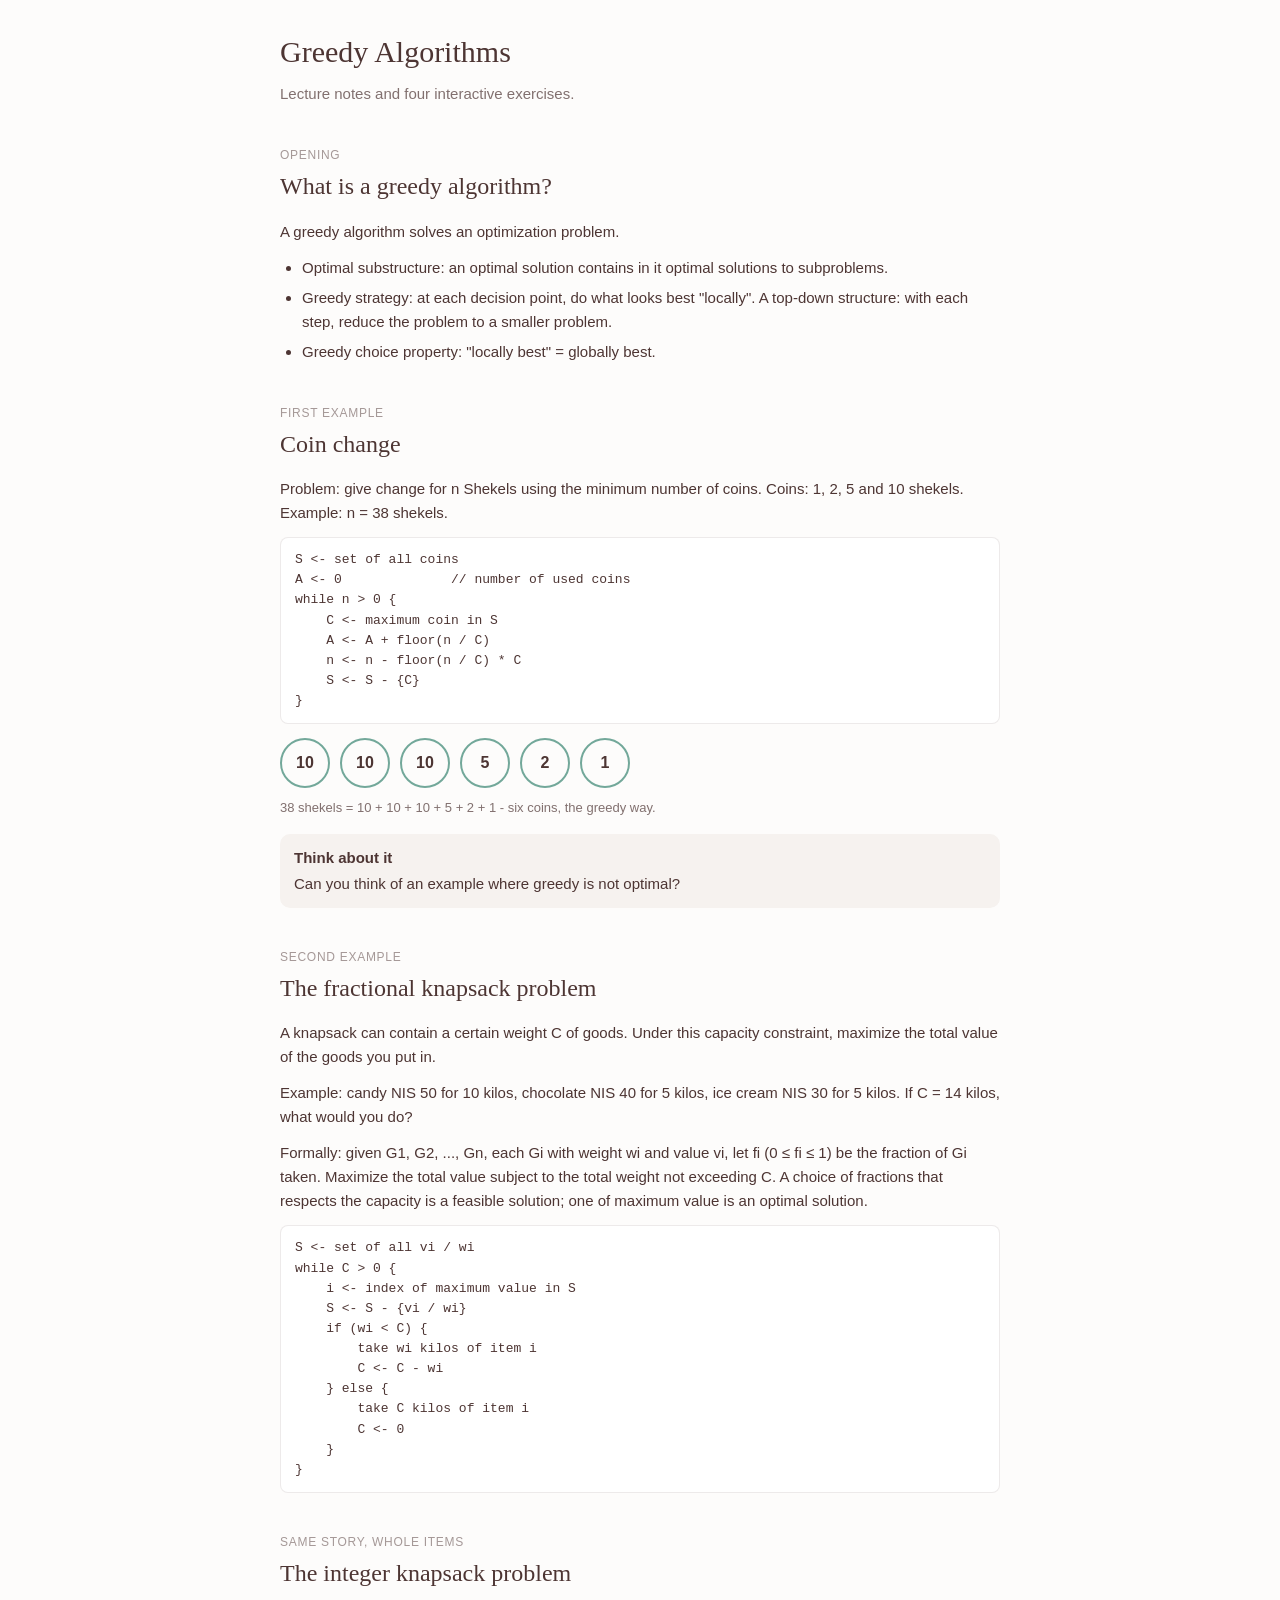
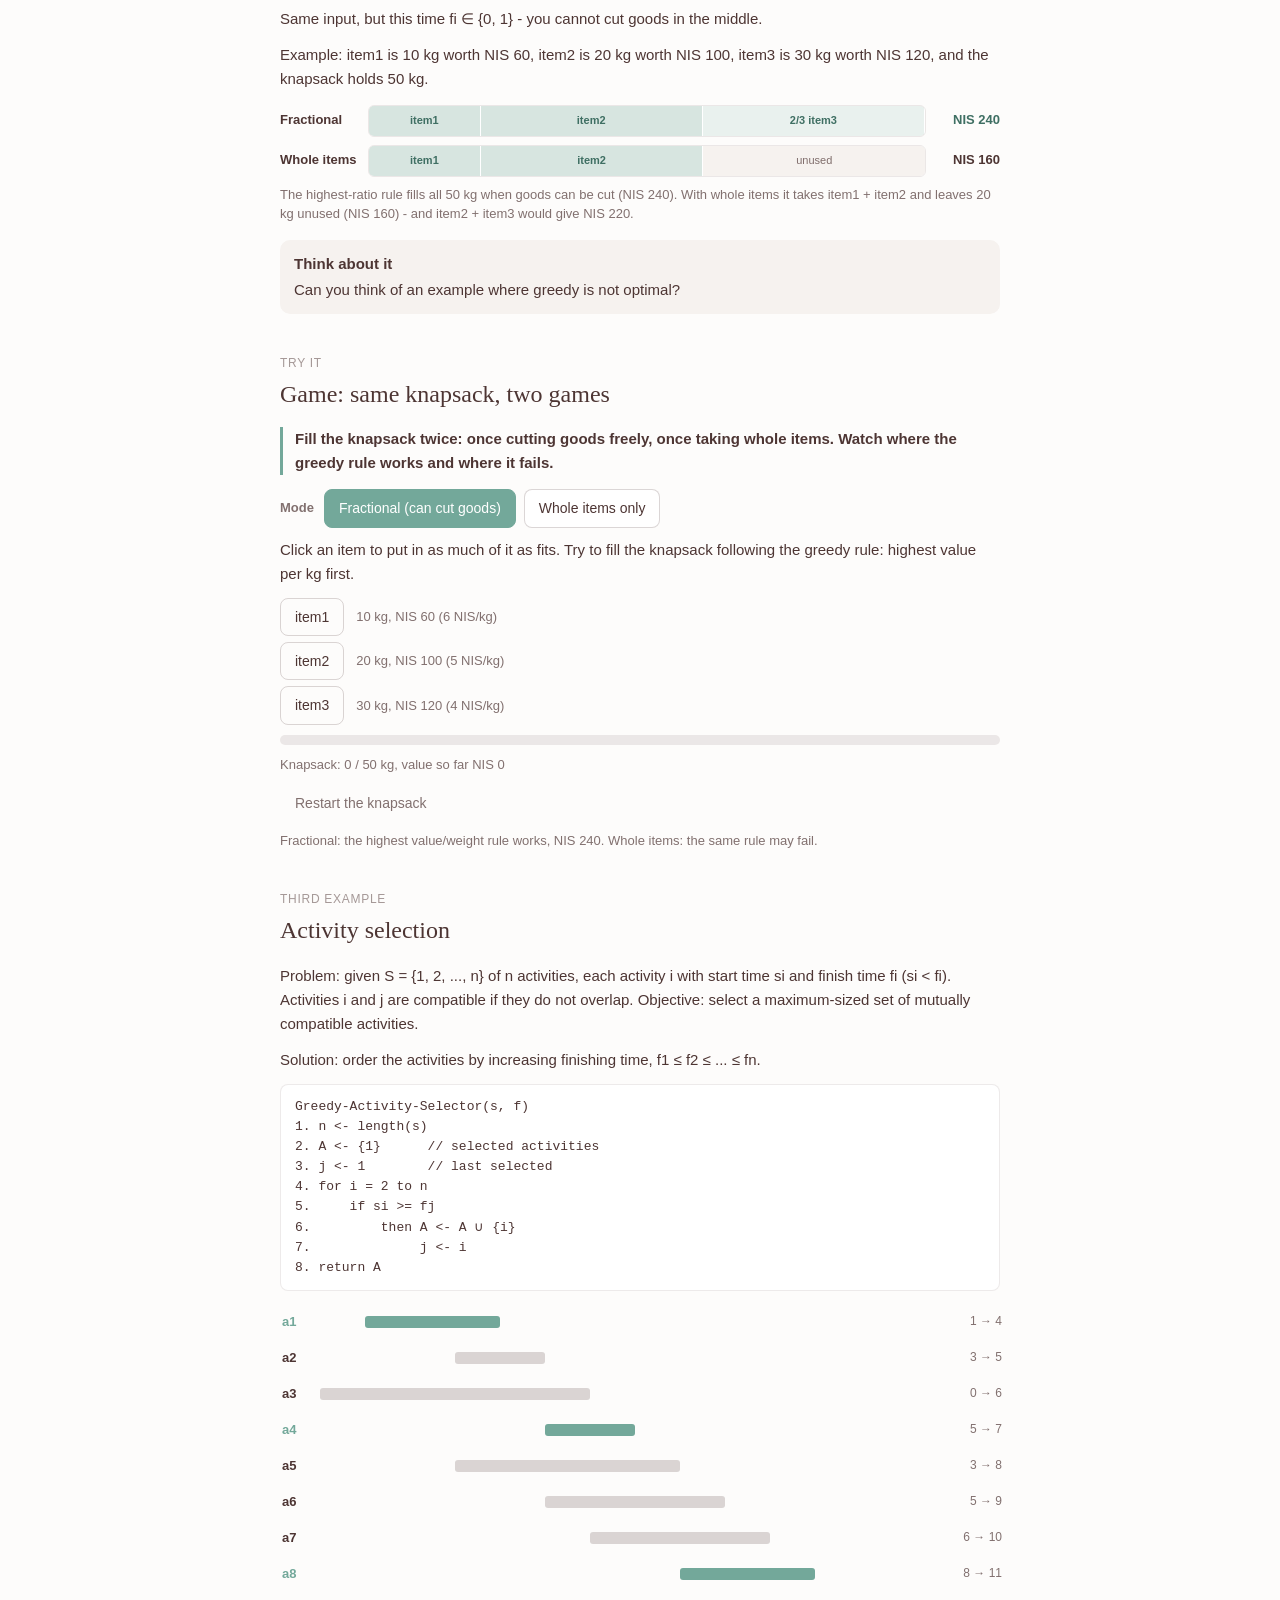
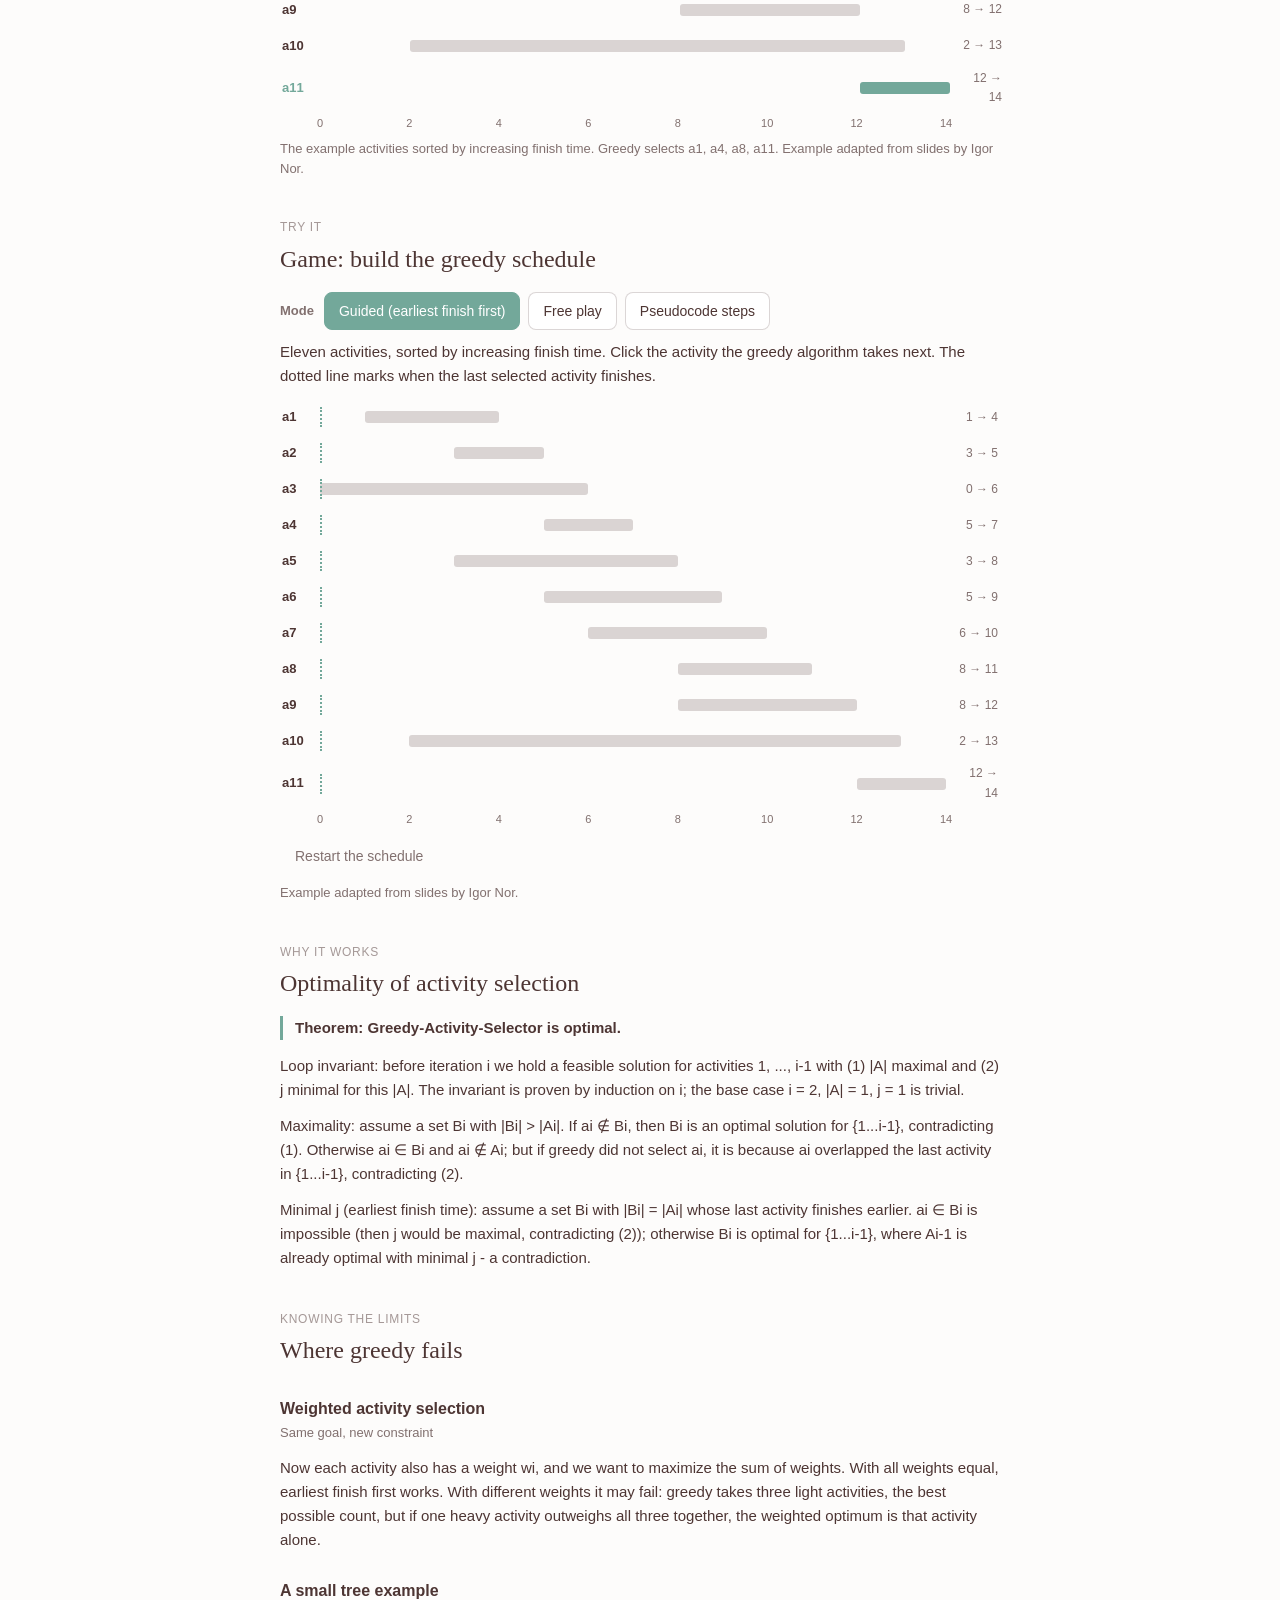
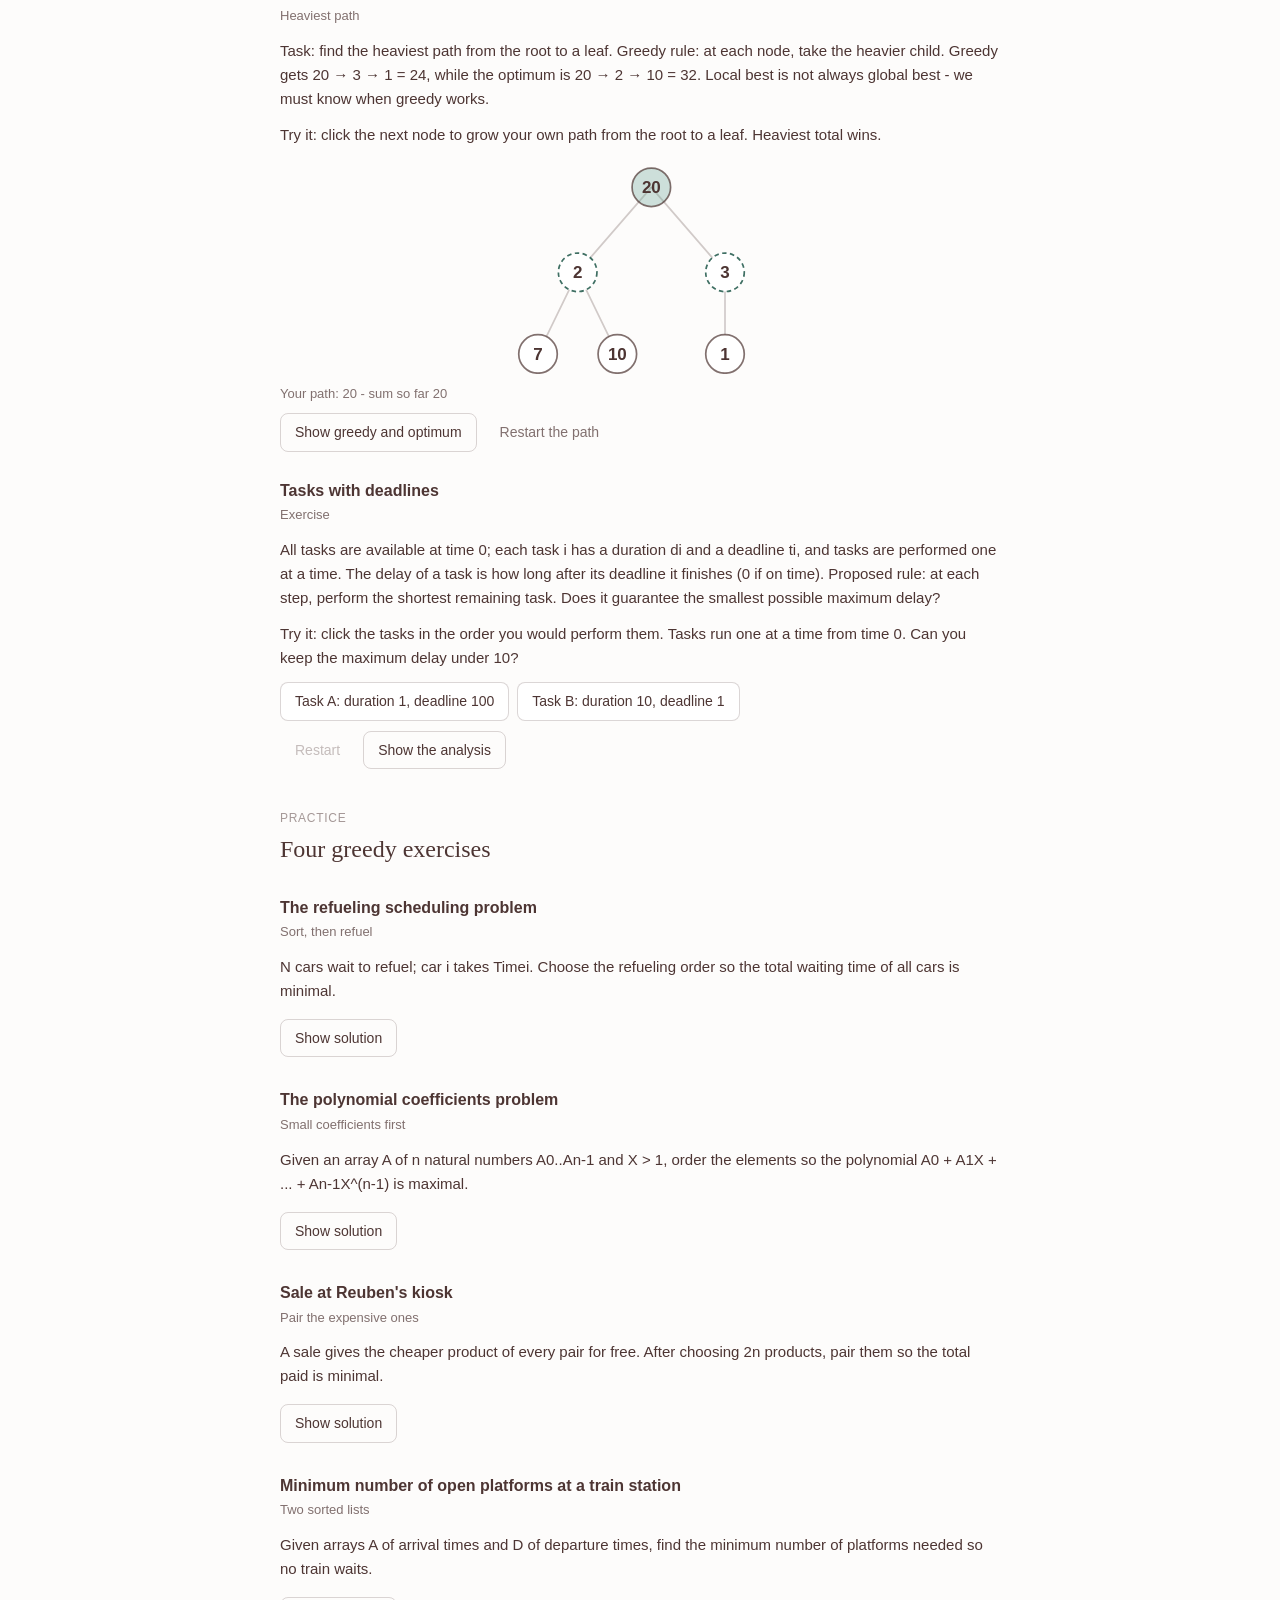
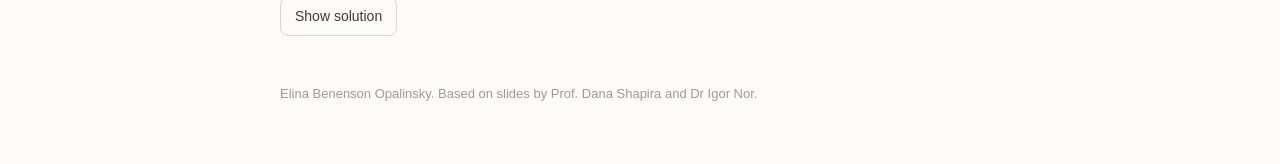
==== commit fd7c6c5a: "Remove technical note from intro Removed redundant text from intro paragraph." ====
--- a/index.html
+++ b/index.html
@@ -169,7 +169,7 @@
 <div class="card">
 
   <h1>Greedy Algorithms</h1>
-  <p class="intro">Lecture notes and four interactive exercises. Every check runs in the browser - no server, no AI.</p>
+  <p class="intro">Lecture notes and four interactive exercises.</p>
 
   <div class="group">
     <div class="glabel">Opening</div>
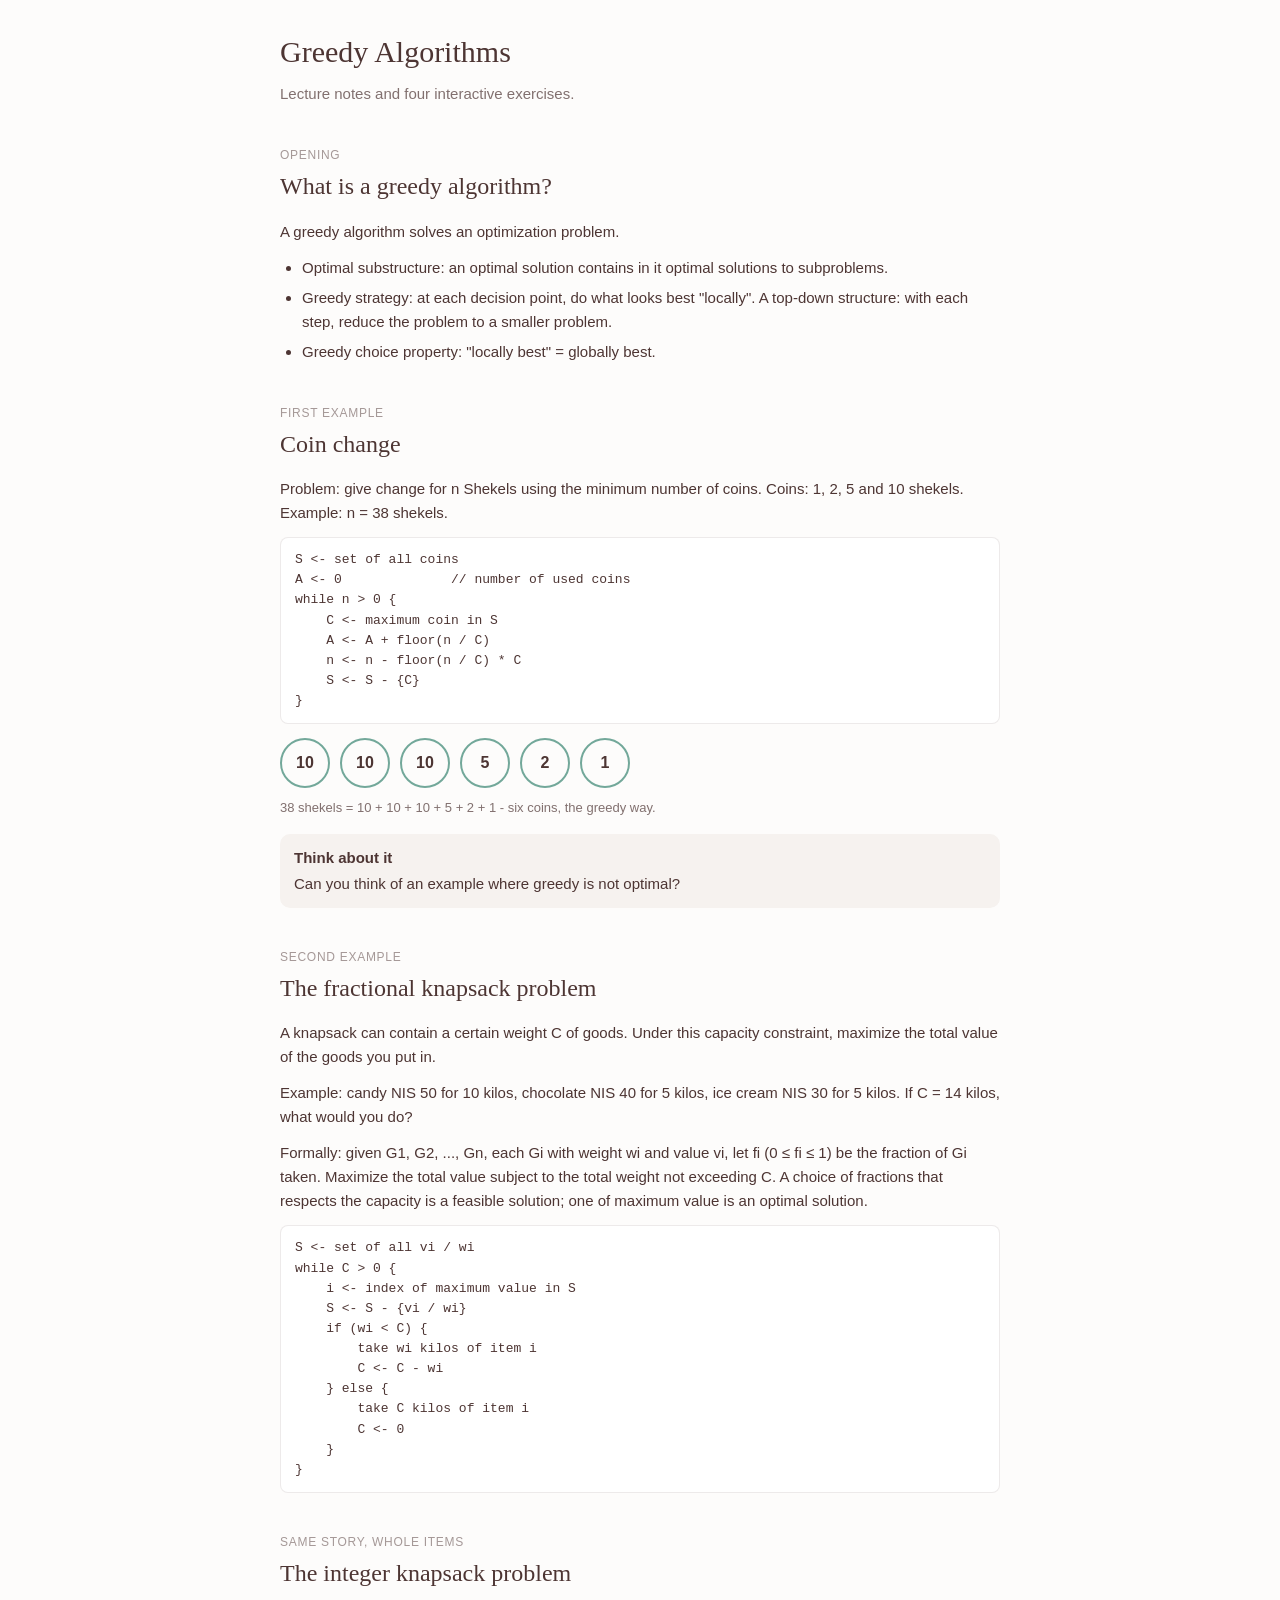
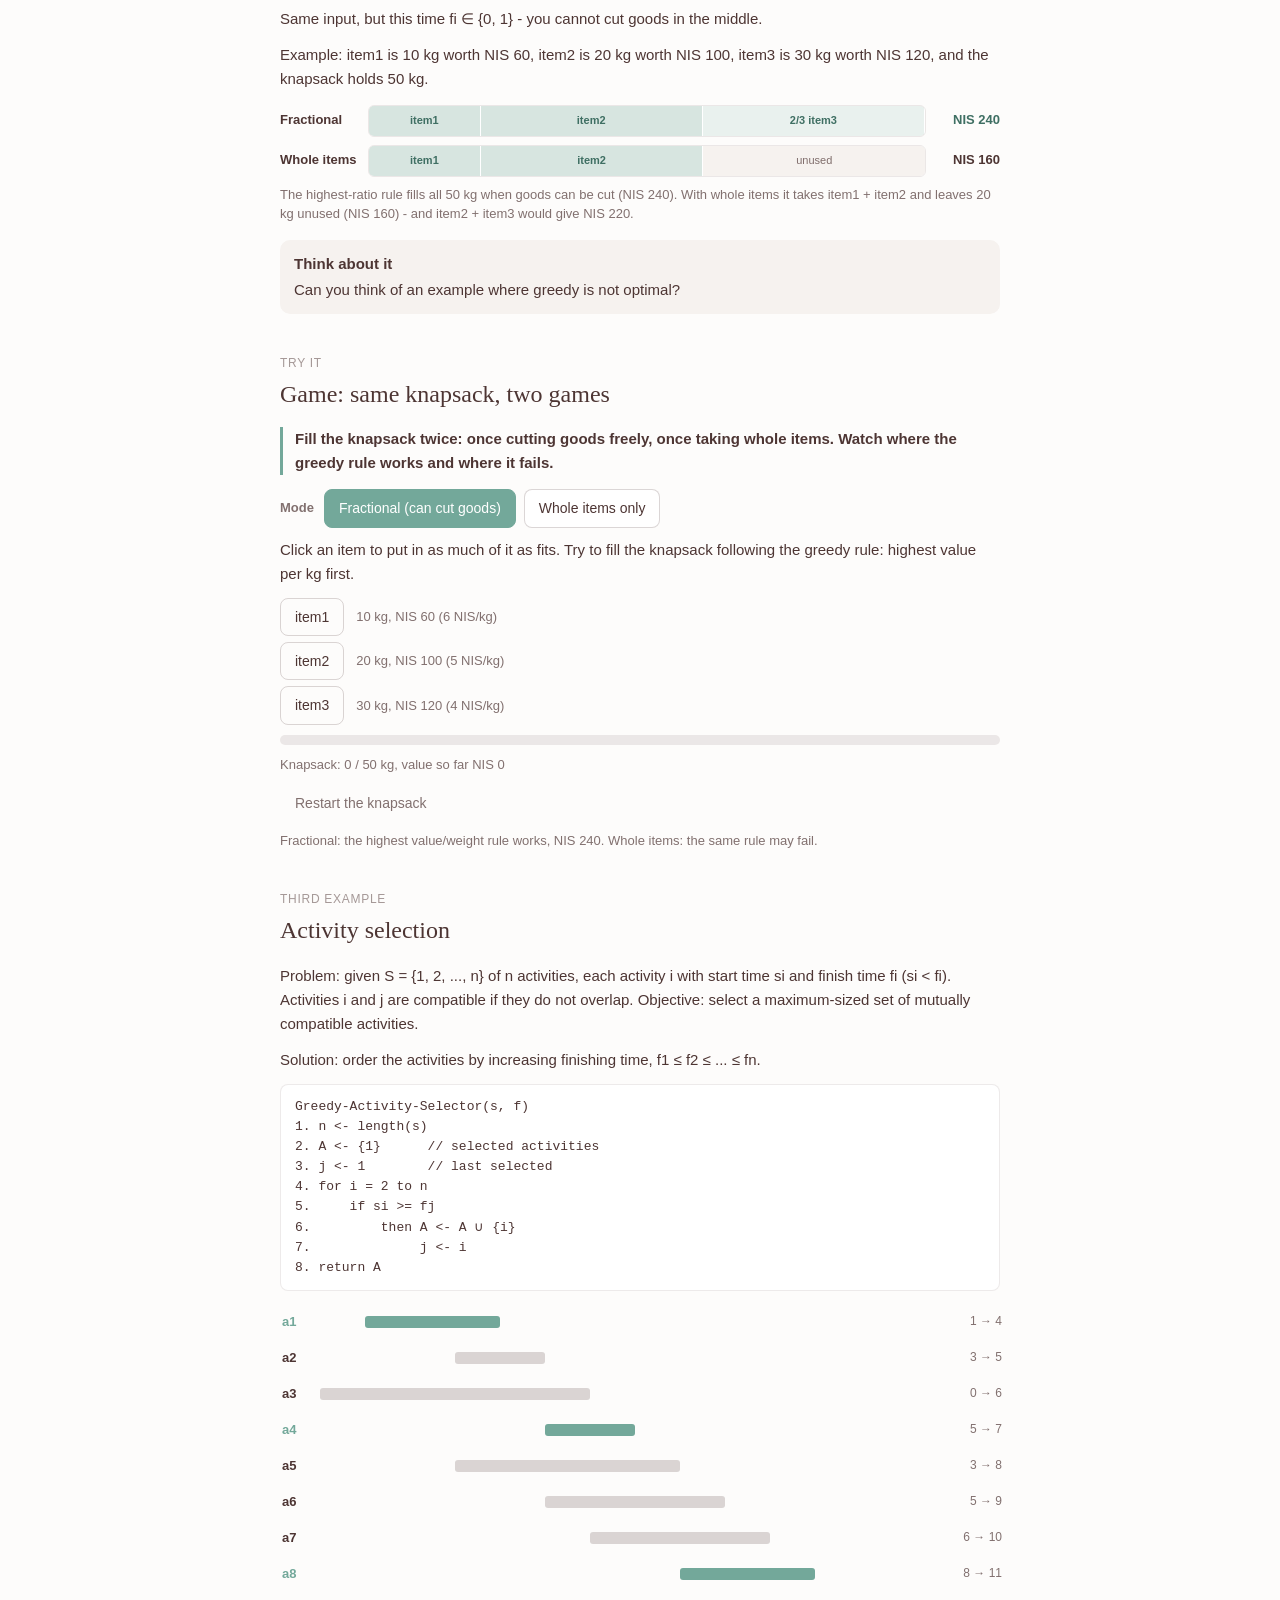
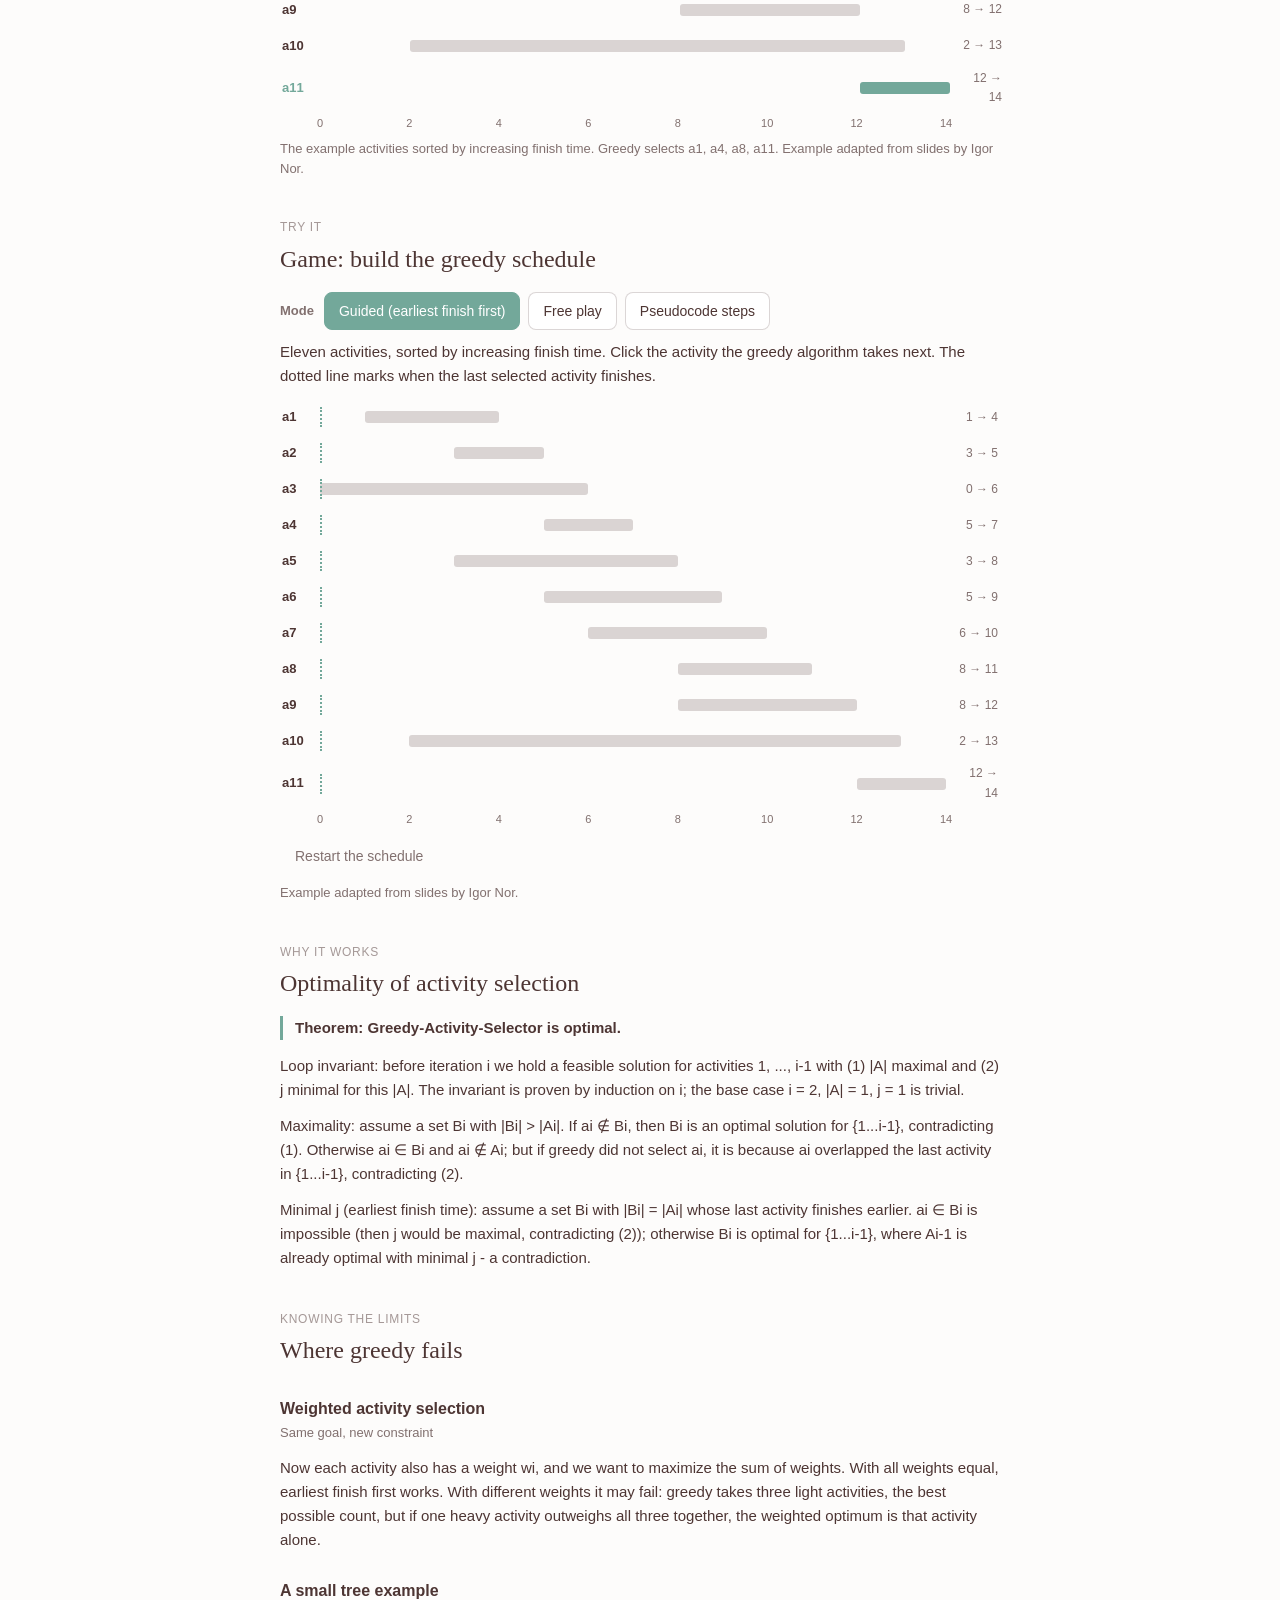
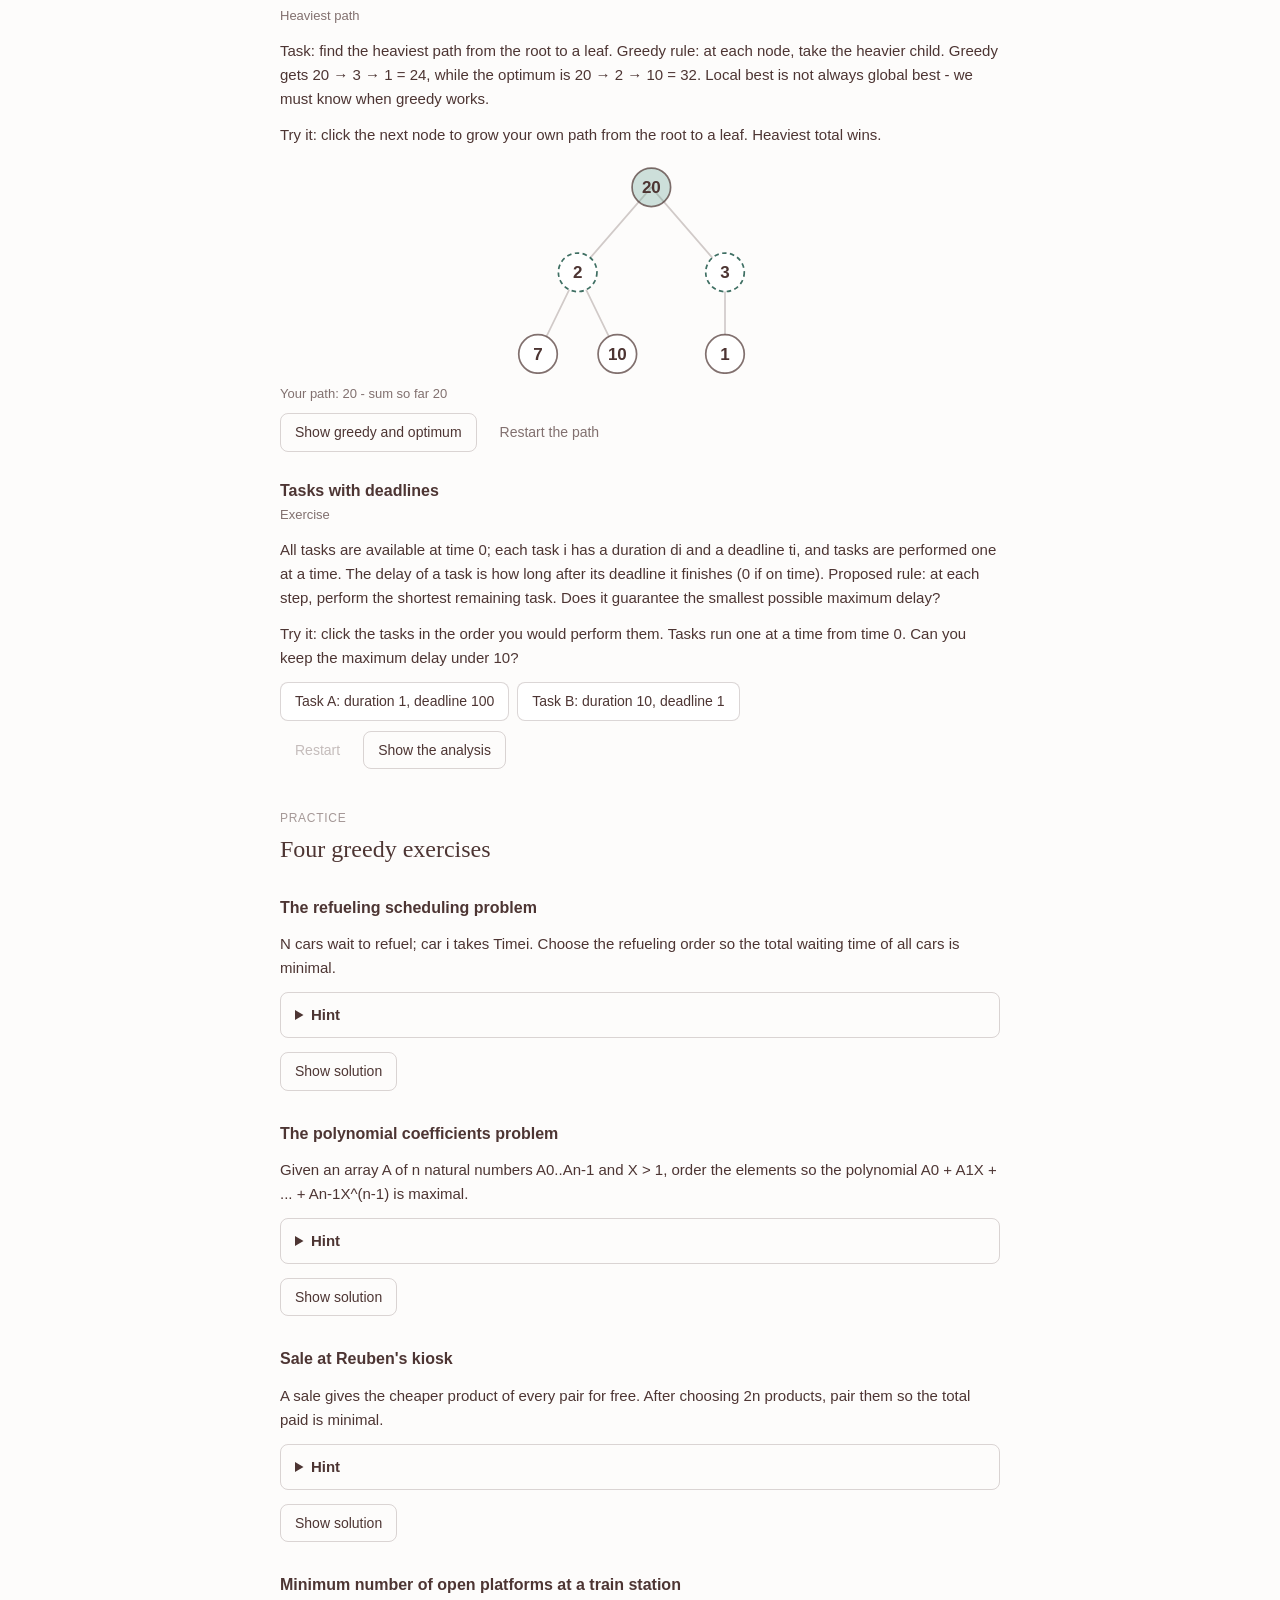
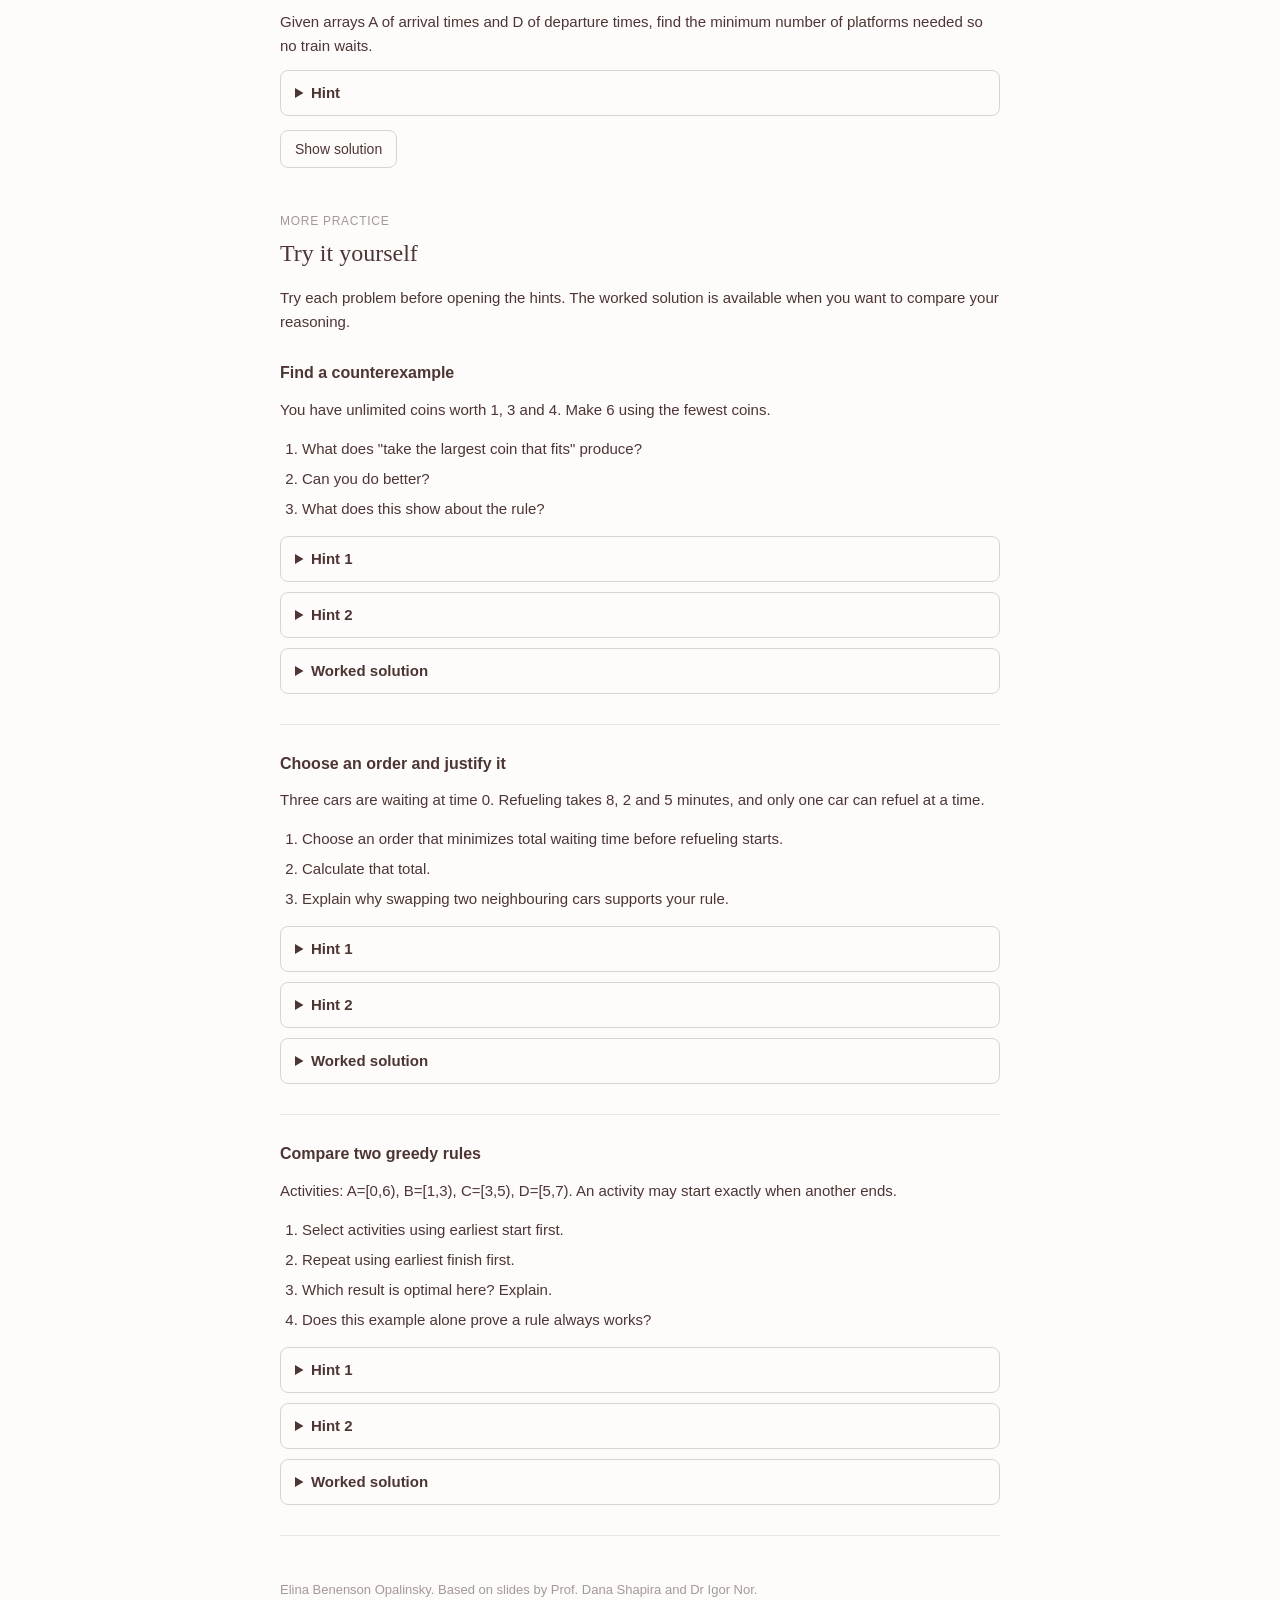
==== commit 5dfc4ac1: "Add three practice exercises with optional hints and solutions" ====
--- a/index.html
+++ b/index.html
@@ -163,6 +163,12 @@
 .kbc-empty { background: var(--raised); color: var(--ink2); font-weight: 400; }
 .kbc-value { flex: 0 0 64px; font-size: 13px; font-weight: 600; color: var(--ink); text-align: right; }
 .kbc-good { color: var(--teal-dark); }
+
+.practice-exercise { margin: 24px 0; padding: 0 0 20px; border-bottom: 1px solid var(--hairline); }
+.practice-reveal { margin: 10px 0; padding: 10px 14px; border: 1px solid var(--ink4); border-radius: 8px; }
+.practice-reveal summary { cursor: pointer; font-weight: 600; min-height: 24px; }
+.practice-reveal[open] { background: var(--raised); }
+.practice-exercise ol { padding-left: 22px; }
 </style>
 </head>
 <body>
@@ -312,20 +318,24 @@
   <div class="group">
     <div class="glabel">Practice</div>
     <h2>Four greedy exercises</h2>
-    <h3>The refueling scheduling problem<span class="sub">Sort, then refuel</span></h3>
+    <h3>The refueling scheduling problem</h3>
     <p>N cars wait to refuel; car i takes Timei. Choose the refueling order so the total waiting time of all cars is minimal.</p>
+    <details class="practice-reveal"><summary>Hint</summary><p>Sort, then refuel</p></details>
     <button type="button" class="btn btn-secondary sol-toggle" data-sol="sol-refuel">Show solution</button>
     <div class="sol" id="sol-refuel" hidden><p>Solution: sort by non-decreasing refueling time and refuel in that order, in Θ(n log n). Correctness by exchange: swapping two consecutive cars with times a &gt; b leaves the other cars unchanged and decreases the pair's combined waiting time by a - b, so repeating brings the sorted order without increasing the total.</p></div>
-    <h3>The polynomial coefficients problem<span class="sub">Small coefficients first</span></h3>
+    <h3>The polynomial coefficients problem</h3>
     <p>Given an array A of n natural numbers A0..An-1 and X &gt; 1, order the elements so the polynomial A0 + A1X + ... + An-1X^(n-1) is maximal.</p>
+    <details class="practice-reveal"><summary>Hint</summary><p>Small coefficients first</p></details>
     <button type="button" class="btn btn-secondary sol-toggle" data-sol="sol-poly">Show solution</button>
     <div class="sol" id="sol-poly" hidden><p>Solution: sort the array in ascending order, in Θ(n log n). Greedy choice: in an optimal solution A0 is the lowest value - swapping it with a smaller Amin at index i increases the value, since X &gt; 1. Optimal substructure: the rest of an optimal ordering is optimal for the polynomial starting from X.</p></div>
-    <h3>Sale at Reuben's kiosk<span class="sub">Pair the expensive ones</span></h3>
+    <h3>Sale at Reuben's kiosk</h3>
     <p>A sale gives the cheaper product of every pair for free. After choosing 2n products, pair them so the total paid is minimal.</p>
+    <details class="practice-reveal"><summary>Hint</summary><p>Pair the expensive ones</p></details>
     <button type="button" class="btn btn-secondary sol-toggle" data-sol="sol-kiosk">Show solution</button>
     <div class="sol" id="sol-kiosk" hidden><p>Solution: sort the prices x1 ≥ x2 ≥ ... ≥ x2n and pair adjacent products, in Θ(n log n). Exchange argument: replacing the pairs of x1 and x2 with (x1, x2) and their partners never costs more, so some optimal pairing contains (x1, x2); remove it and repeat.</p></div>
-    <h3>Minimum number of open platforms at a train station<span class="sub">Two sorted lists</span></h3>
+    <h3>Minimum number of open platforms at a train station</h3>
     <p>Given arrays A of arrival times and D of departure times, find the minimum number of platforms needed so no train waits.</p>
+    <details class="practice-reveal"><summary>Hint</summary><p>Two sorted lists</p></details>
     <button type="button" class="btn btn-secondary sol-toggle" data-sol="sol-platforms">Show solution</button>
     <div class="sol" id="sol-platforms" hidden>
     <p>Sort A and D, then walk the day with two indices: when the next arrival is earlier than the next departure, a train enters (curr grows); otherwise a train leaves (curr shrinks). The peak of curr is the answer.</p>
@@ -347,6 +357,31 @@
     <p class="caption">Example: A = [2.00, 2.10, 3.00, 3.20, 3.50, 5.00], D = [2.30, 3.20, 3.55, 4.00, 4.30, 5.20] after sorting. The peak is 3 platforms.</p>
     </div>
   </div>
+
+
+<div class="group" id="additional-practice">
+<div class="glabel">More practice</div>
+<h2>Try it yourself</h2>
+<p>Try each problem before opening the hints. The worked solution is available when you want to compare your reasoning.</p>
+<article class="practice-exercise" aria-labelledby="extra-title-1">
+<h3 id="extra-title-1">Find a counterexample</h3>
+<p>You have unlimited coins worth 1, 3 and 4. Make 6 using the fewest coins.</p>
+<ol><li>What does "take the largest coin that fits" produce?</li><li>Can you do better?</li><li>What does this show about the rule?</li></ol>
+<details class="practice-reveal"><summary>Hint 1</summary><p>After taking 4, how much remains?</p></details><details class="practice-reveal"><summary>Hint 2</summary><p>Try a solution that does not use 4.</p></details><details class="practice-reveal"><summary>Worked solution</summary><p>Greedy chooses 4 + 1 + 1: three coins. Choosing 3 + 3 uses two coins. Two is optimal because no single available coin is worth 6.</p><p>This counterexample proves that largest-first does not always minimize the number of coins for denominations 1, 3 and 4. It does not mean that every greedy algorithm fails.</p></details>
+</article>
+<article class="practice-exercise" aria-labelledby="extra-title-2">
+<h3 id="extra-title-2">Choose an order and justify it</h3>
+<p>Three cars are waiting at time 0. Refueling takes 8, 2 and 5 minutes, and only one car can refuel at a time.</p>
+<ol><li>Choose an order that minimizes total waiting time before refueling starts.</li><li>Calculate that total.</li><li>Explain why swapping two neighbouring cars supports your rule.</li></ol>
+<details class="practice-reveal"><summary>Hint 1</summary><p>Write the three waiting times for your order.</p></details><details class="practice-reveal"><summary>Hint 2</summary><p>Compare two neighbouring cars taking a and b minutes. What happens if the longer one goes second?</p></details><details class="practice-reveal"><summary>Worked solution</summary><p>Order: 2, 5, 8. Waiting times: 0, 2, 7. Total waiting time: 9 minutes.</p><p>For adjacent cars with a &gt; b and common starting time T, their combined waiting time changes from T + (T + a) to T + (T + b): a decrease of a - b. Later cars start at the same time because a + b is unchanged. Removing every such inversion gives non-decreasing refueling times without increasing total waiting time. Sorting takes O(n log n) time.</p></details>
+</article>
+<article class="practice-exercise" aria-labelledby="extra-title-3">
+<h3 id="extra-title-3">Compare two greedy rules</h3>
+<p>Activities: A=[0,6), B=[1,3), C=[3,5), D=[5,7). An activity may start exactly when another ends.</p>
+<ol><li>Select activities using earliest start first.</li><li>Repeat using earliest finish first.</li><li>Which result is optimal here? Explain.</li><li>Does this example alone prove a rule always works?</li></ol>
+<details class="practice-reveal"><summary>Hint 1</summary><p>After choosing A, which other activities still fit?</p></details><details class="practice-reveal"><summary>Hint 2</summary><p>Try omitting A.</p></details><details class="practice-reveal"><summary>Worked solution</summary><p>Earliest start first chooses only A. Earliest finish first chooses B, C, D: three activities.</p><p>Three is optimal for this input: the only fourth activity is A, which overlaps all three. This is a counterexample to earliest start first. It is not, by itself, a proof that earliest finish first always works. Successful examples do not cover every input; one counterexample is enough to refute an always claim.</p></details>
+</article>
+</div>
 
   <p class="closing">Elina Benenson Opalinsky. Based on slides by Prof. Dana Shapira and Dr Igor Nor.</p>
 
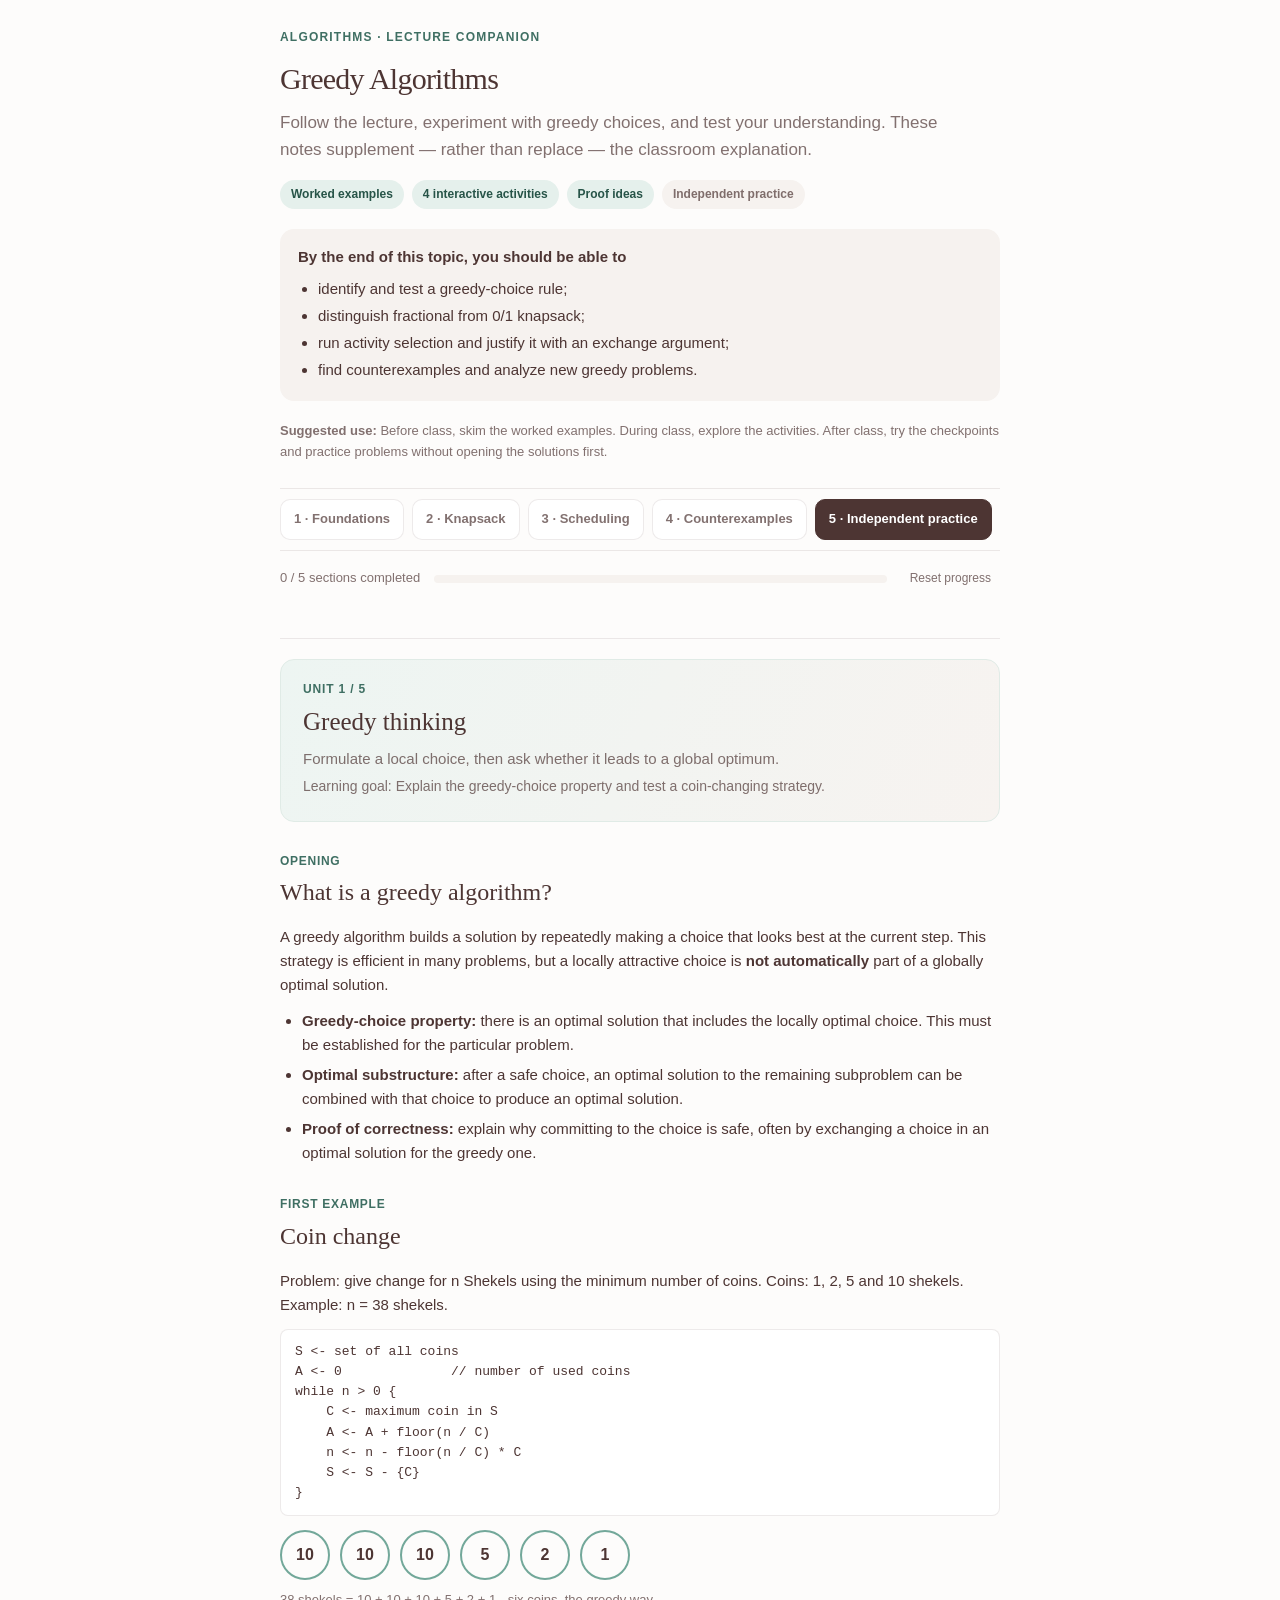
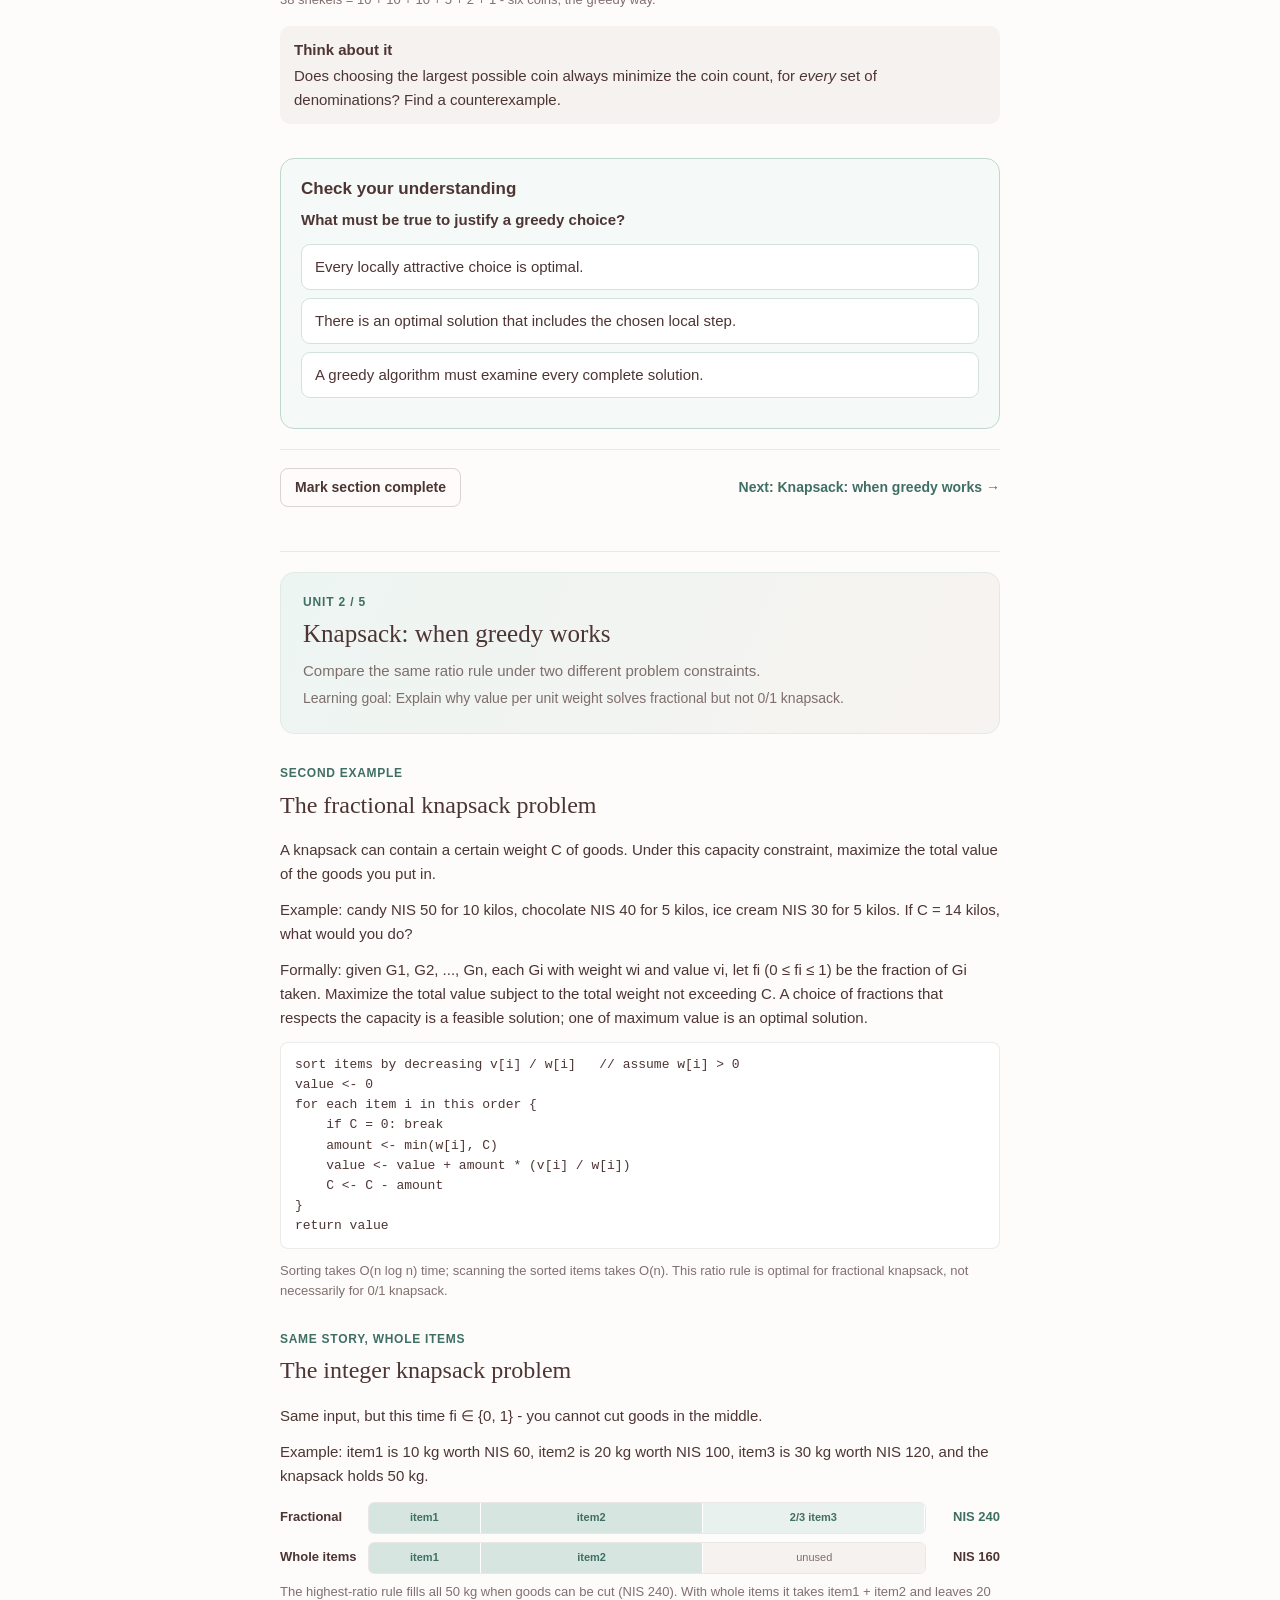
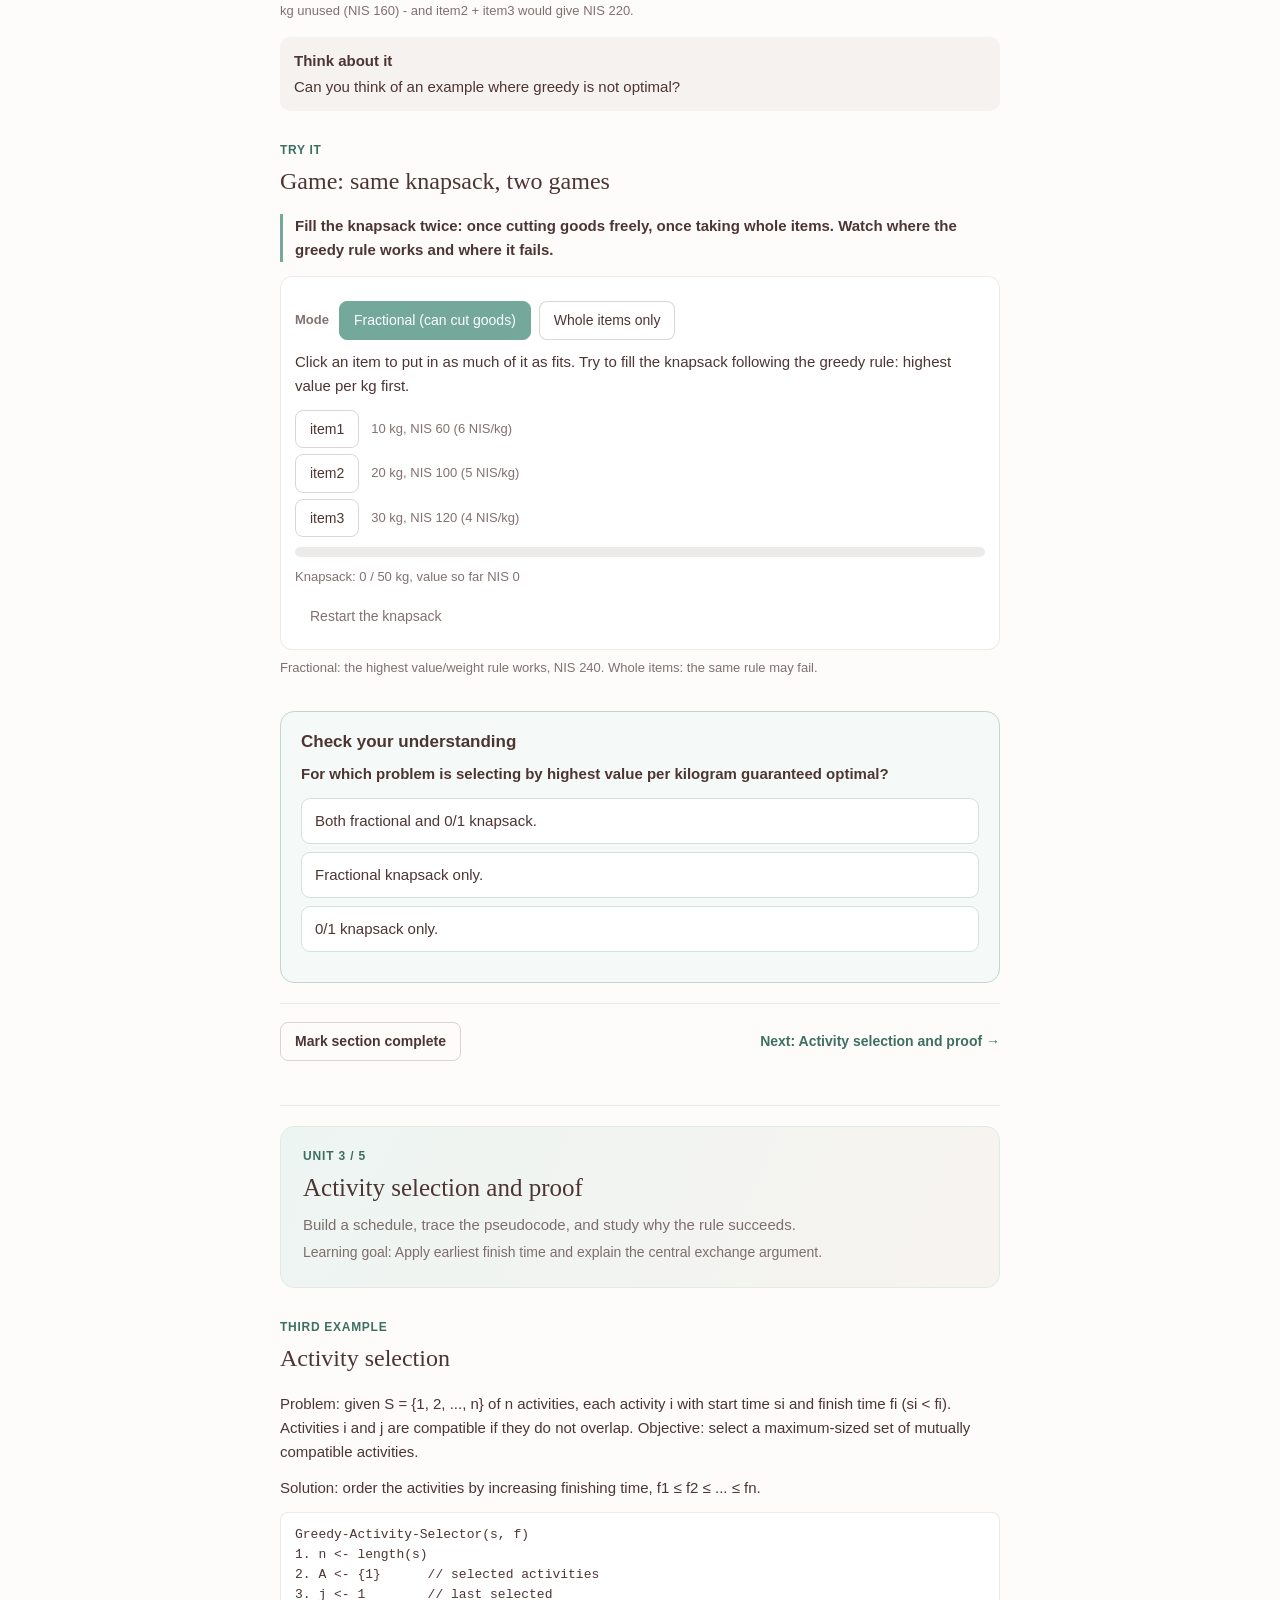
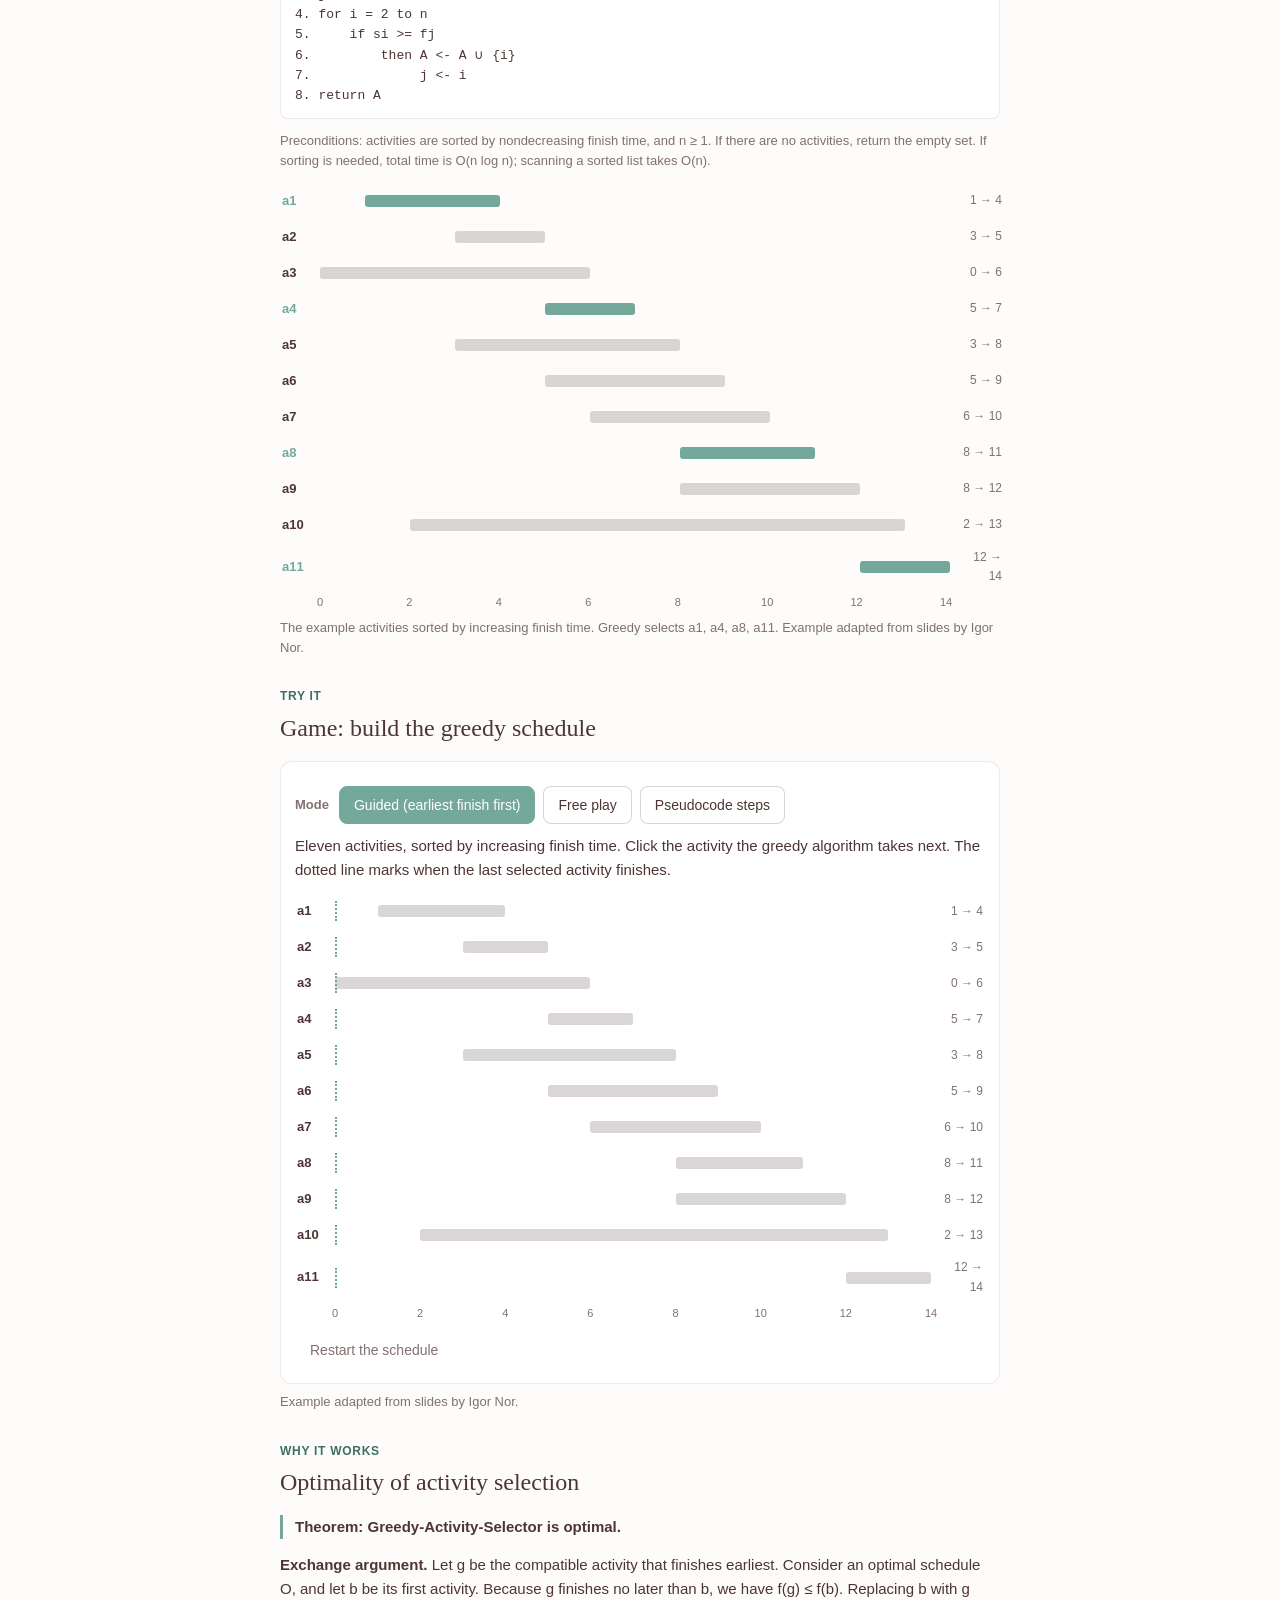
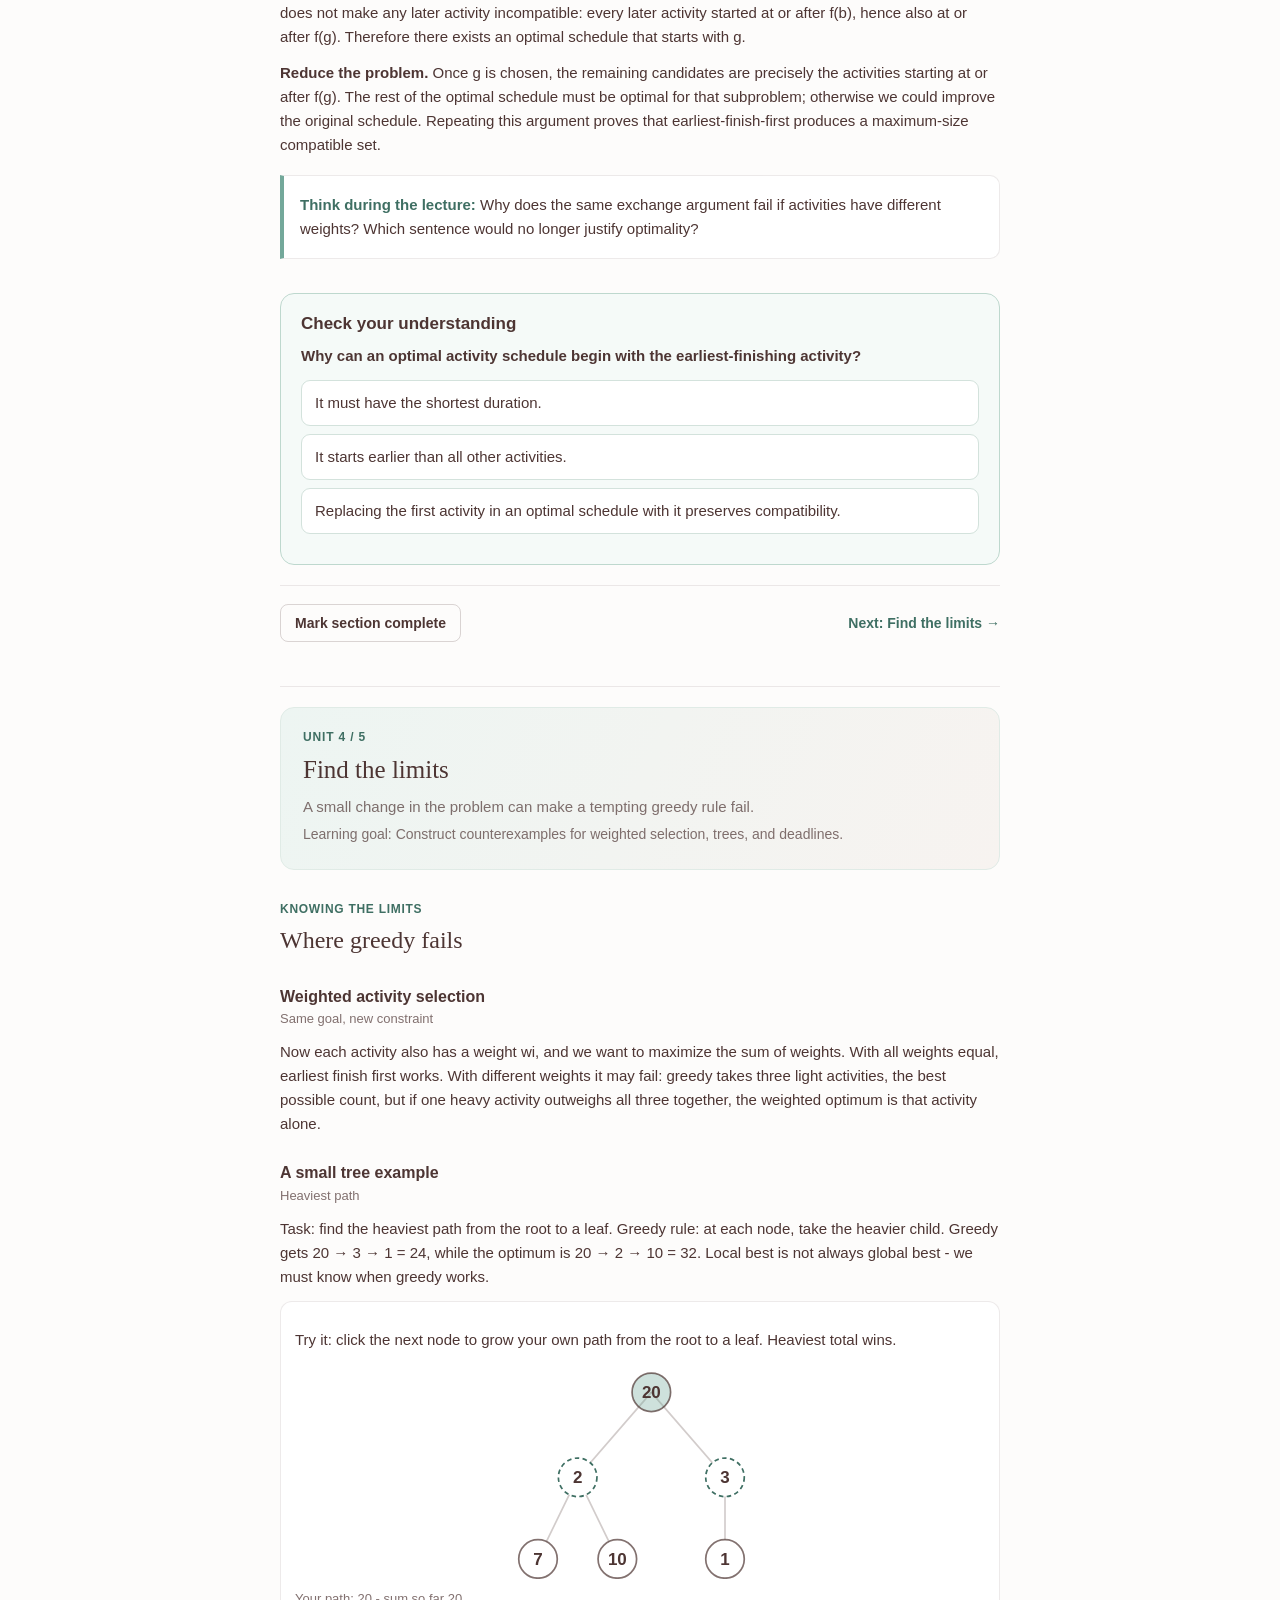
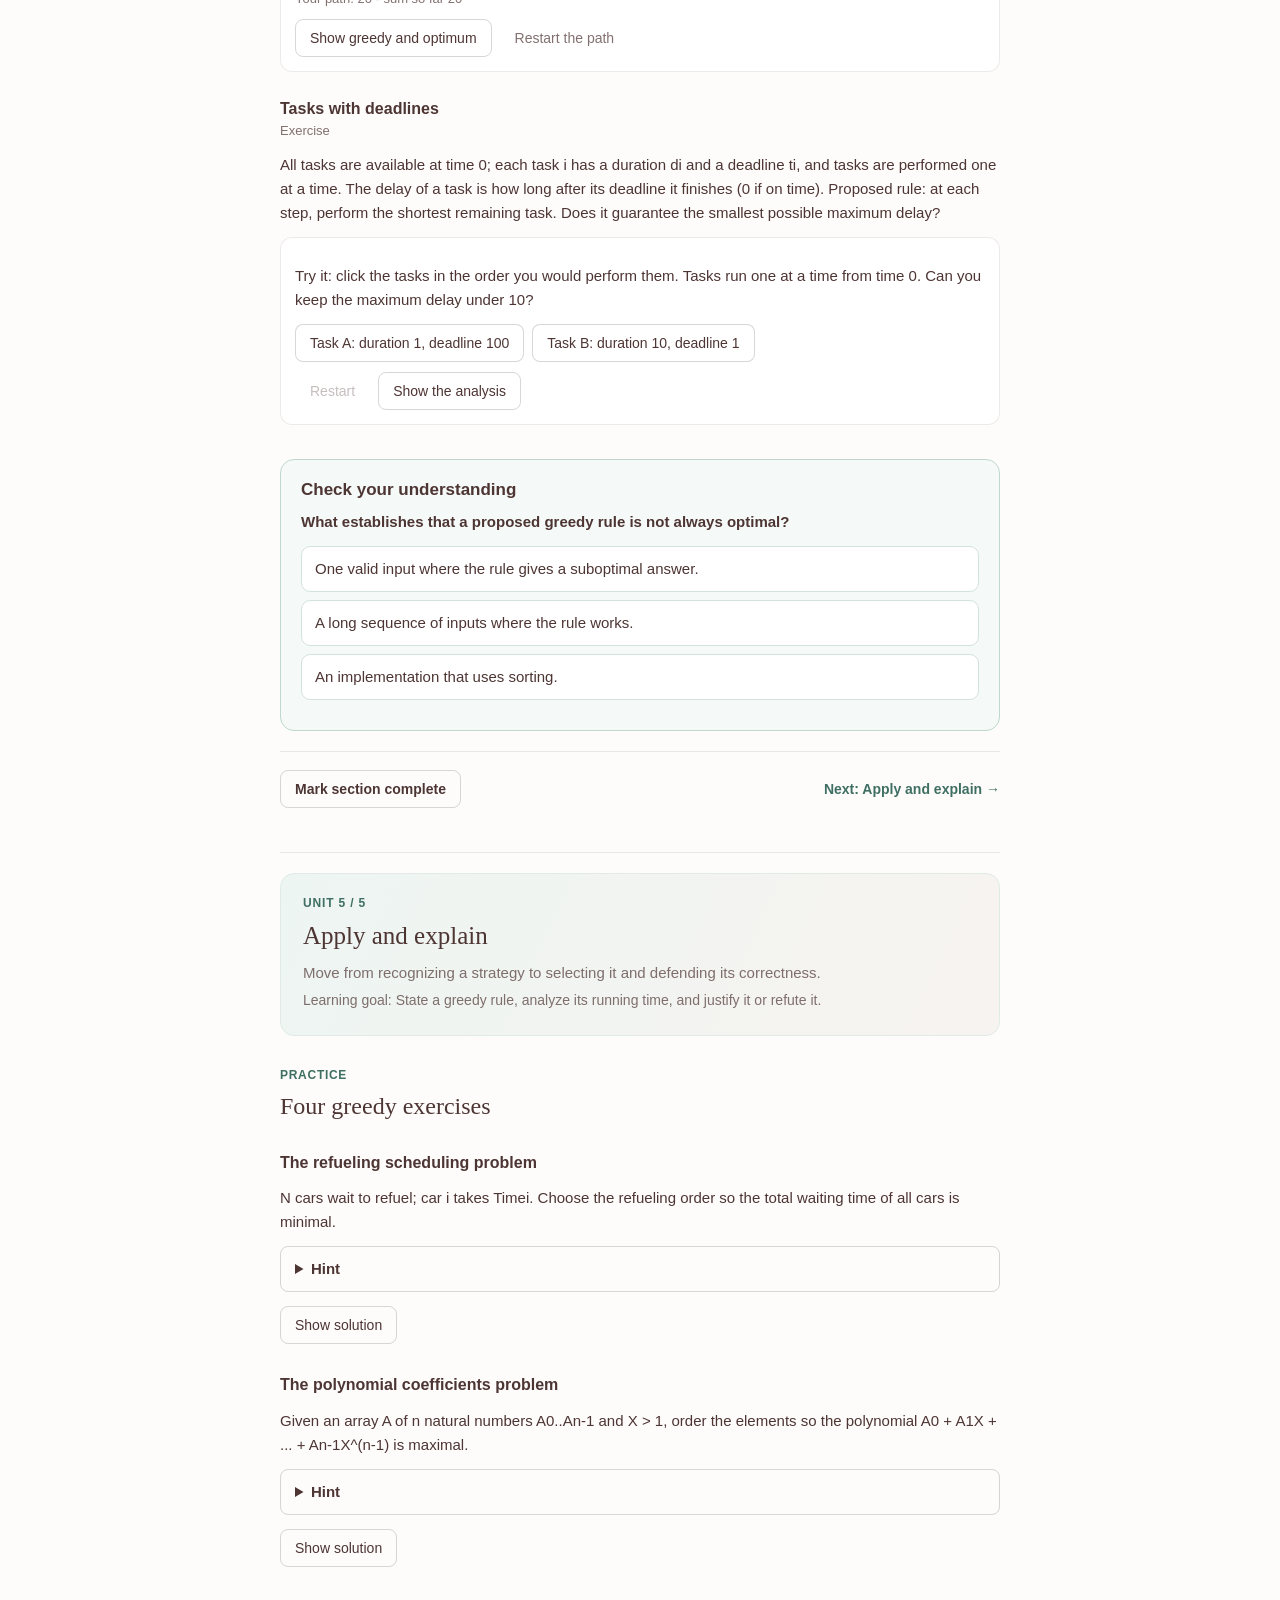
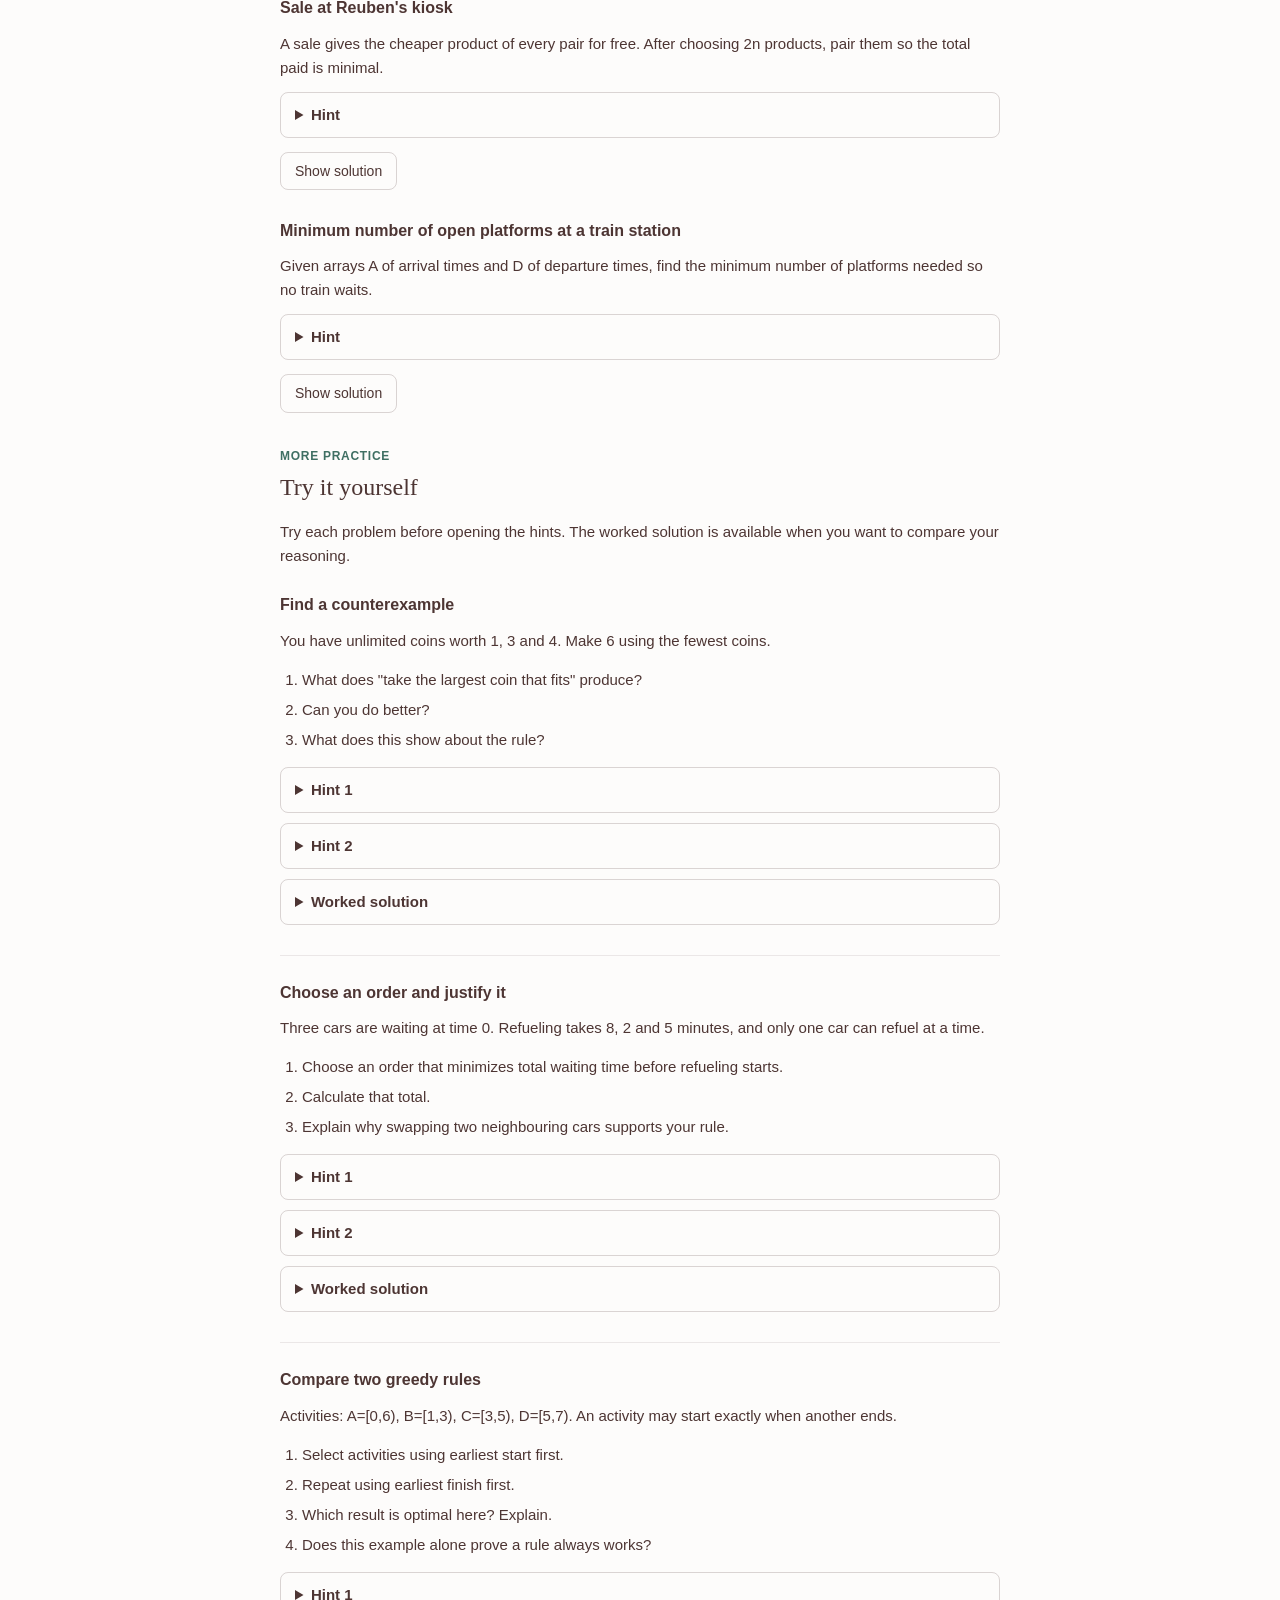
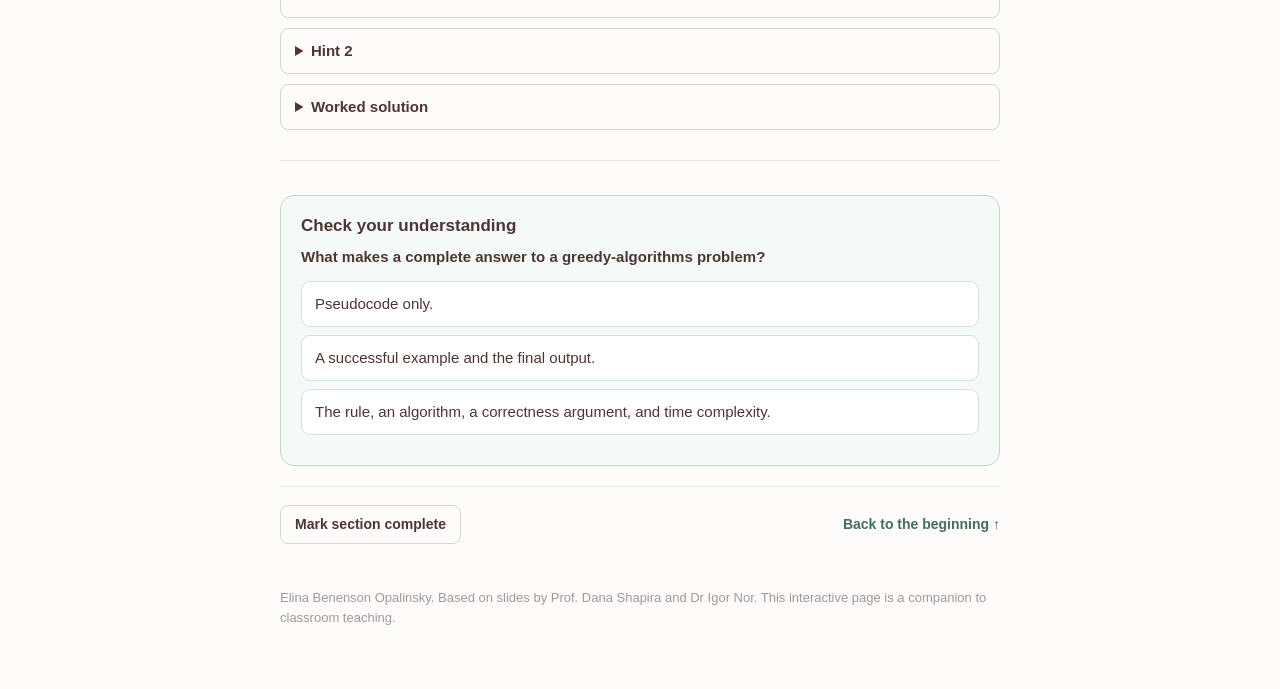
==== commit 94a4fe07: "Integrate lecture learning path and clarify greedy correctness" ====
--- a/index.html
+++ b/index.html
@@ -3,7 +3,8 @@
 <head>
 <meta charset="utf-8">
 <meta name="viewport" content="width=device-width, initial-scale=1">
-<title>Greedy Algorithms</title>
+<title>Greedy Algorithms | Lecture Companion</title>
+<link rel="stylesheet" href="learning.css">
 <style>
 :root {
   --page: #fdfcfb;
@@ -180,11 +181,11 @@
   <div class="group">
     <div class="glabel">Opening</div>
     <h2>What is a greedy algorithm?</h2>
-    <p>A greedy algorithm solves an optimization problem.</p>
+    <p>A greedy algorithm builds a solution by repeatedly making a choice that looks best at the current step. This strategy is efficient in many problems, but a locally attractive choice is <strong>not automatically</strong> part of a globally optimal solution.</p>
     <ul>
-      <li>Optimal substructure: an optimal solution contains in it optimal solutions to subproblems.</li>
-      <li>Greedy strategy: at each decision point, do what looks best "locally". A top-down structure: with each step, reduce the problem to a smaller problem.</li>
-      <li>Greedy choice property: "locally best" = globally best.</li>
+      <li><strong>Greedy-choice property:</strong> there is an optimal solution that includes the locally optimal choice. This must be established for the particular problem.</li>
+      <li><strong>Optimal substructure:</strong> after a safe choice, an optimal solution to the remaining subproblem can be combined with that choice to produce an optimal solution.</li>
+      <li><strong>Proof of correctness:</strong> explain why committing to the choice is safe, often by exchanging a choice in an optimal solution for the greedy one.</li>
     </ul>
   </div>
 
@@ -206,7 +207,7 @@
       </div>
       <p class="caption">38 shekels = 10 + 10 + 10 + 5 + 2 + 1 - six coins, the greedy way.</p>
     </figure>
-    <div class="callout"><div class="callout-title">Think about it</div>Can you think of an example where greedy is not optimal?</div>
+    <div class="callout"><div class="callout-title">Think about it</div>Does choosing the largest possible coin always minimize the coin count, for <em>every</em> set of denominations? Find a counterexample.</div>
   </div>
 
   <div class="group">
@@ -215,18 +216,16 @@
     <p>A knapsack can contain a certain weight C of goods. Under this capacity constraint, maximize the total value of the goods you put in.</p>
     <p>Example: candy NIS 50 for 10 kilos, chocolate NIS 40 for 5 kilos, ice cream NIS 30 for 5 kilos. If C = 14 kilos, what would you do?</p>
     <p>Formally: given G1, G2, ..., Gn, each Gi with weight wi and value vi, let fi (0 ≤ fi ≤ 1) be the fraction of Gi taken. Maximize the total value subject to the total weight not exceeding C. A choice of fractions that respects the capacity is a feasible solution; one of maximum value is an optimal solution.</p>
-    <pre class="pseudo">S &lt;- set of all vi / wi
-while C &gt; 0 {
-    i &lt;- index of maximum value in S
-    S &lt;- S - {vi / wi}
-    if (wi &lt; C) {
-        take wi kilos of item i
-        C &lt;- C - wi
-    } else {
-        take C kilos of item i
-        C &lt;- 0
-    }
-}</pre>
+    <pre class="pseudo">sort items by decreasing v[i] / w[i]   // assume w[i] &gt; 0
+value &lt;- 0
+for each item i in this order {
+    if C = 0: break
+    amount &lt;- min(w[i], C)
+    value &lt;- value + amount * (v[i] / w[i])
+    C &lt;- C - amount
+}
+return value</pre>
+    <p class="caption">Sorting takes O(n log n) time; scanning the sorted items takes O(n). This ratio rule is optimal for fractional knapsack, not necessarily for 0/1 knapsack.</p>
   </div>
 
   <div class="group">
@@ -280,6 +279,7 @@
 6.         then A &lt;- A ∪ {i}
 7.              j &lt;- i
 8. return A</pre>
+    <p class="caption">Preconditions: activities are sorted by nondecreasing finish time, and n ≥ 1. If there are no activities, return the empty set. If sorting is needed, total time is O(n log n); scanning a sorted list takes O(n).</p>
     <figure class="diagram">
       <div class="tl" id="static-tl"></div>
       <p class="caption">The example activities sorted by increasing finish time. Greedy selects a1, a4, a8, a11. Example adapted from slides by Igor Nor.</p>
@@ -297,9 +297,9 @@
     <div class="glabel">Why it works</div>
     <h2>Optimality of activity selection</h2>
     <p class="key">Theorem: Greedy-Activity-Selector is optimal.</p>
-    <p>Loop invariant: before iteration i we hold a feasible solution for activities 1, ..., i-1 with (1) |A| maximal and (2) j minimal for this |A|. The invariant is proven by induction on i; the base case i = 2, |A| = 1, j = 1 is trivial.</p>
-    <p>Maximality: assume a set Bi with |Bi| &gt; |Ai|. If ai ∉ Bi, then Bi is an optimal solution for {1...i-1}, contradicting (1). Otherwise ai ∈ Bi and ai ∉ Ai; but if greedy did not select ai, it is because ai overlapped the last activity in {1...i-1}, contradicting (2).</p>
-    <p>Minimal j (earliest finish time): assume a set Bi with |Bi| = |Ai| whose last activity finishes earlier. ai ∈ Bi is impossible (then j would be maximal, contradicting (2)); otherwise Bi is optimal for {1...i-1}, where Ai-1 is already optimal with minimal j - a contradiction.</p>
+    <p><strong>Exchange argument.</strong> Let g be the compatible activity that finishes earliest. Consider an optimal schedule O, and let b be its first activity. Because g finishes no later than b, we have f(g) ≤ f(b). Replacing b with g does not make any later activity incompatible: every later activity started at or after f(b), hence also at or after f(g). Therefore there exists an optimal schedule that starts with g.</p>
+    <p><strong>Reduce the problem.</strong> Once g is chosen, the remaining candidates are precisely the activities starting at or after f(g). The rest of the optimal schedule must be optimal for that subproblem; otherwise we could improve the original schedule. Repeating this argument proves that earliest-finish-first produces a maximum-size compatible set.</p>
+    <div class="mini-task"><p><strong>Think during the lecture:</strong> Why does the same exchange argument fail if activities have different weights? Which sentence would no longer justify optimality?</p></div>
   </div>
 
   <div class="group">
@@ -338,7 +338,7 @@
     <details class="practice-reveal"><summary>Hint</summary><p>Two sorted lists</p></details>
     <button type="button" class="btn btn-secondary sol-toggle" data-sol="sol-platforms">Show solution</button>
     <div class="sol" id="sol-platforms" hidden>
-    <p>Sort A and D, then walk the day with two indices: when the next arrival is earlier than the next departure, a train enters (curr grows); otherwise a train leaves (curr shrinks). The peak of curr is the answer.</p>
+    <p>Assume every train arrives before it departs, and a platform can be reused immediately when a departure and arrival have the same time. Sort the arrival and departure times separately; scan them in order, processing departures first on a tie. Increase the active-train count on an arrival, decrease it on a departure, and return the maximum count.</p>
     <pre class="pseudo">MinPlatforms(A[0..n-1], D[0..n-1]):
     sort(A); sort(D)          // ascending
     i &lt;- 0; j &lt;- 0
@@ -383,7 +383,7 @@
 </article>
 </div>
 
-  <p class="closing">Elina Benenson Opalinsky. Based on slides by Prof. Dana Shapira and Dr Igor Nor.</p>
+  <p class="closing">Elina Benenson Opalinsky. Based on slides by Prof. Dana Shapira and Dr Igor Nor. This interactive page is a companion to classroom teaching.</p>
 
 </div>
 
@@ -896,5 +896,6 @@
 renderTree();
 renderDl();
 </script>
+<script src="learning.js"></script>
 </body>
 </html>
--- a/learning.css
+++ b/learning.css
@@ -0,0 +1,74 @@
+/* Companion-to-lecture layer: navigation, checkpoints, and progress. */
+:root { --panel: #fff; --focus: #265b91; }
+html { scroll-behavior: smooth; }
+body { line-height: 1.65; }
+.card { max-width: 900px; padding-top: 38px; }
+h1 { font-size: clamp(32px, 5vw, 46px); letter-spacing: -.025em; }
+h2 { font-size: clamp(23px, 3vw, 28px); }
+h3 { line-height: 1.4; margin-top: 28px; }
+.learning-intro { max-width: 730px; }
+.eyebrow { color: var(--teal-dark); font-size: 12px; font-weight: 750; text-transform: uppercase; letter-spacing: .1em; margin: 0 0 8px; }
+.hero-lead { max-width: 680px; font-size: 17px; color: var(--ink2); margin: 10px 0 18px; }
+.hero-tags { display: flex; flex-wrap: wrap; gap: 8px; margin: 16px 0; }
+.hero-tag { display: inline-block; background: #e5f0ec; color: #275448; padding: 5px 11px; border-radius: 99px; font-size: 12px; font-weight: 650; }
+.hero-tag.muted { background: var(--raised); color: var(--ink2); }
+.learning-intro .outcomes { background: var(--raised); border-radius: 14px; padding: 16px 18px; margin: 20px 0; }
+.outcomes h2 { font-family: inherit; font-size: 15px; font-weight: 750; margin: 0 0 8px; }
+.outcomes ul { margin: 0; padding-left: 20px; }
+.outcomes li { margin: 3px 0; }
+.study-note { font-size: 13px; color: var(--ink2); margin-top: 8px; }
+.module-nav { background: rgba(253,252,251,.98); border-block: 1px solid var(--hairline); position: sticky; top: 0; z-index: 20; padding: 10px 0; margin: 26px 0 12px; display: flex; gap: 8px; overflow-x: auto; scrollbar-width: thin; overscroll-behavior-x: contain; }
+.module-nav a { white-space: nowrap; flex: 0 0 auto; border: 1px solid var(--hairline); border-radius: 10px; color: var(--ink2); text-decoration: none; padding: 9px 13px; font-size: 13px; font-weight: 650; background: var(--panel); }
+.module-nav a:hover, .module-nav a:focus-visible { color: var(--ink); border-color: var(--teal-dark); }
+.module-nav a[aria-current="location"] { background: var(--ink); color: white; border-color: var(--ink); }
+.module-nav .nav-check { color: var(--teal-dark); font-weight: bold; margin-left: 5px; }
+.progress-panel { display: flex; align-items: center; gap: 14px; flex-wrap: wrap; margin: 12px 0 28px; font-size: 13px; color: var(--ink2); }
+.progress-track { width: min(260px, 100%); height: 8px; flex: 1 1 120px; background: var(--raised); border-radius: 99px; overflow: hidden; }
+.progress-fill { height: 100%; width: 0; background: var(--teal-dark); border-radius: 99px; transition: width .25s ease; }
+.progress-panel button { font-size: 12px; padding: 5px 8px; }
+.learning-unit { border-top: 1px solid var(--hairline); margin: 44px 0 0; padding-top: 20px; scroll-margin-top: 100px; }
+.unit-header { background: linear-gradient(115deg,#edf5f2,#f7f3f0); border: 1px solid #e0ebe6; border-radius: 14px; padding: 20px 22px; margin-bottom: 18px; }
+.unit-step { display: block; color: var(--teal-dark); font-size: 12px; font-weight: 750; text-transform: uppercase; letter-spacing: .07em; }
+.unit-header h2 { margin: 2px 0 5px; font-size: 25px; }
+.unit-header p { margin: 4px 0; color: var(--ink2); }
+.unit-goal { font-size: 14px; }
+.learning-unit .group { margin-top: 30px; }
+.learning-unit .glabel { color: var(--teal-dark); font-weight: 650; }
+.quick-check { border: 1px solid #bed8ce; border-radius: 14px; background: #f5faf8; padding: 18px 20px; margin: 34px 0 20px; }
+.quick-check h3 { margin: 0 0 8px; font-size: 17px; }
+.quick-check p { margin: 8px 0; }
+.quick-check .question { font-weight: 650; }
+.check-options { display: flex; flex-direction: column; gap: 8px; margin: 12px 0; }
+.check-options button { display: block; text-align: left; width: 100%; border: 1px solid #d3e2dc; border-radius: 9px; background: white; padding: 10px 13px; font: inherit; color: var(--ink); cursor: pointer; }
+.check-options button:hover { border-color: var(--teal-dark); }
+.check-options button[aria-pressed="true"] { background: #e3f0ec; border-color: var(--teal-dark); }
+.check-options button:disabled { cursor: default; opacity: .7; }
+.check-feedback { border-left: 3px solid var(--teal-dark); padding: 9px 12px; background: white; border-radius: 0 8px 8px 0; color: var(--ink); font-size: 14px; }
+.check-feedback[data-tone="bad"] { border-left-color: var(--red); }
+.check-feedback[hidden] { display: none; }
+.unit-footer { display: flex; justify-content: space-between; align-items: center; flex-wrap: wrap; gap: 10px; border-top: 1px solid var(--hairline); padding-top: 18px; }
+.unit-footer .complete { font-weight: 650; }
+.unit-footer .complete[data-done="true"] { background: #e5f0ec; color: #275448; border-color: #aacbbf; }
+.unit-footer .next-unit { color: var(--teal-dark); text-decoration: none; font-size: 14px; font-weight: 700; }
+.unit-footer .next-unit:hover { text-decoration: underline; }
+.mini-task { background: #fff; border: 1px solid var(--hairline); border-left: 4px solid var(--teal); padding: 12px 16px; margin: 18px 0; border-radius: 0 10px 10px 0; }
+.mini-task p { margin: 5px 0; }
+.mini-task strong { color: var(--teal-dark); }
+.pseudo { max-width: 100%; }
+.game { background: #fff; border: 1px solid var(--hairline); padding: 14px; border-radius: 12px; }
+button:focus-visible, a:focus-visible, summary:focus-visible, [role="button"]:focus-visible { outline: 3px solid var(--focus); outline-offset: 3px; }
+[hidden] { display: none !important; }
+@media (max-width: 650px) {
+  .card { padding: 20px 16px 40px; }
+  .module-nav { margin-inline: -16px; padding-inline: 16px; top: 0; }
+  .module-nav a { padding: 8px 10px; }
+  .unit-header { padding: 15px 16px; }
+  .quick-check { padding: 14px; }
+  .game { padding: 10px; }
+  .unit-header h2 { font-size: 23px; }
+  .progress-panel { gap: 8px; }
+}
+@media (prefers-reduced-motion: reduce) {
+  html { scroll-behavior: auto; }
+  .progress-fill { transition: none; }
+}
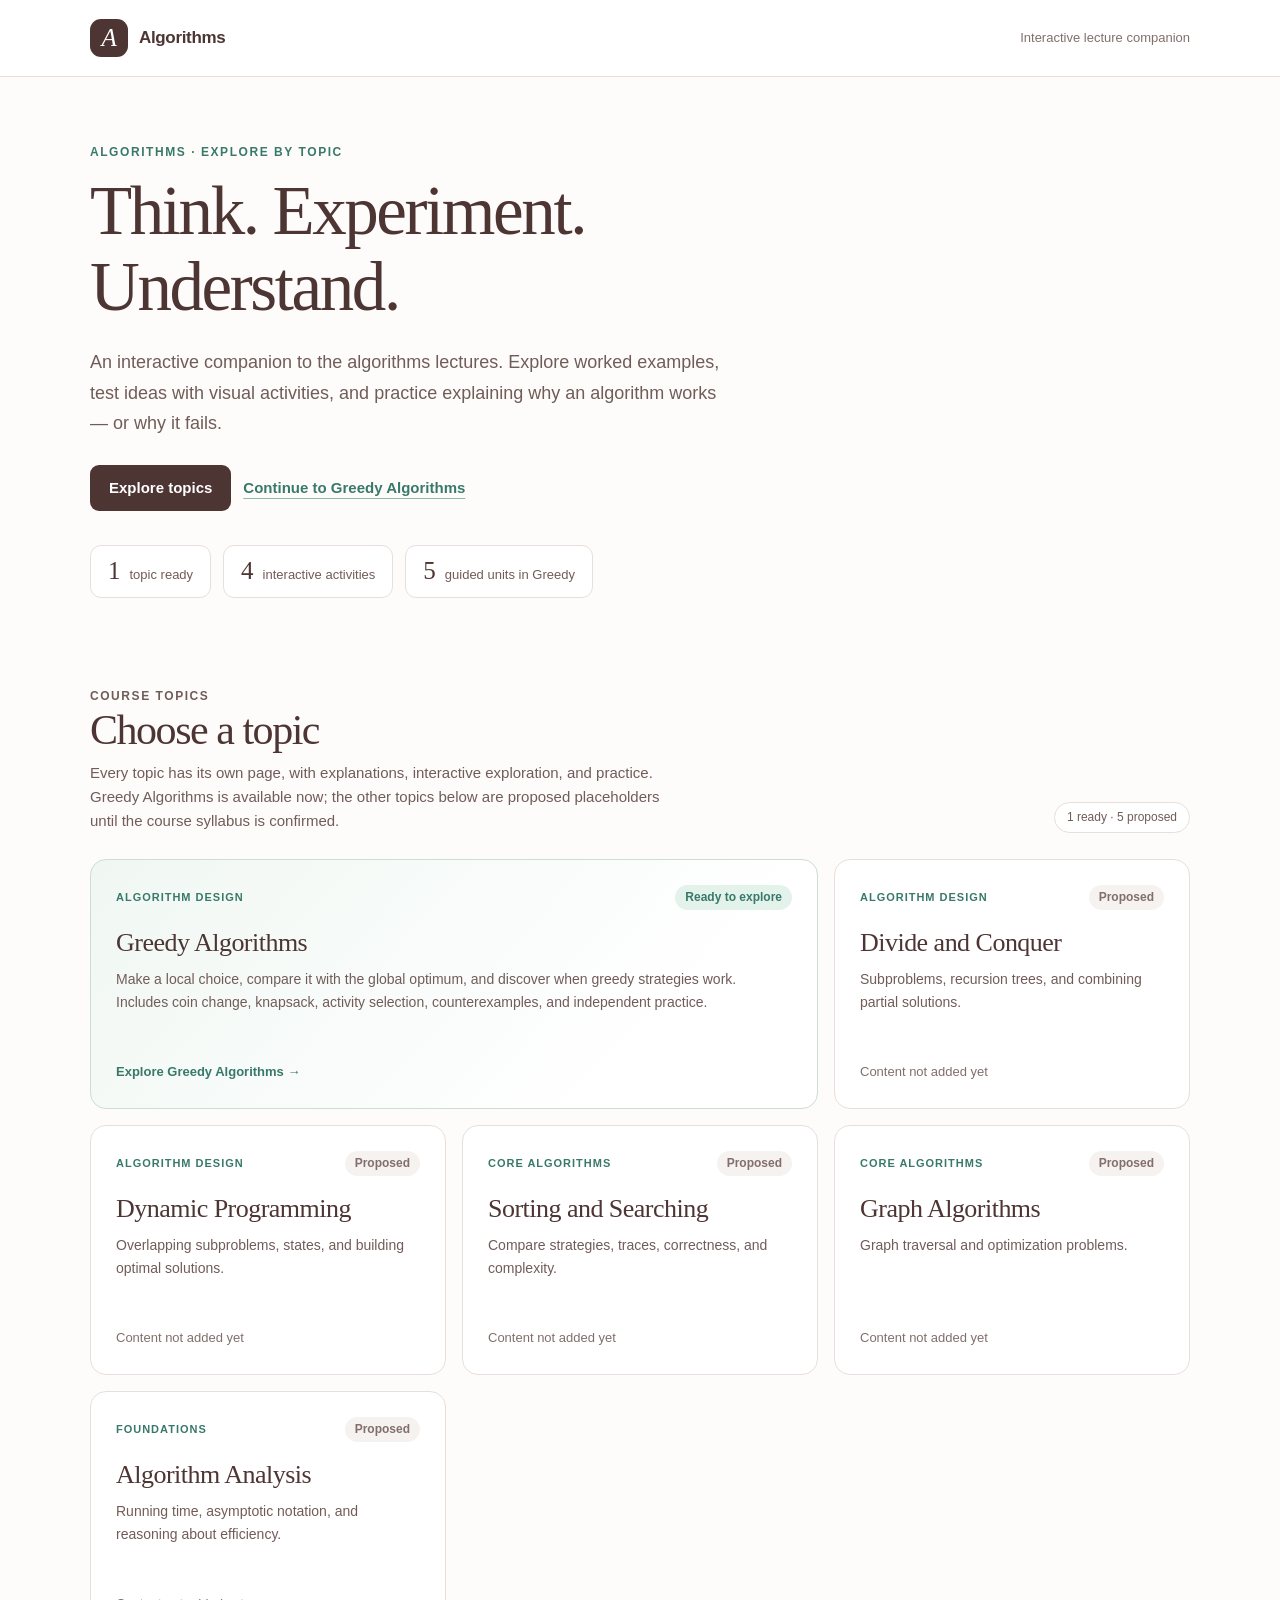
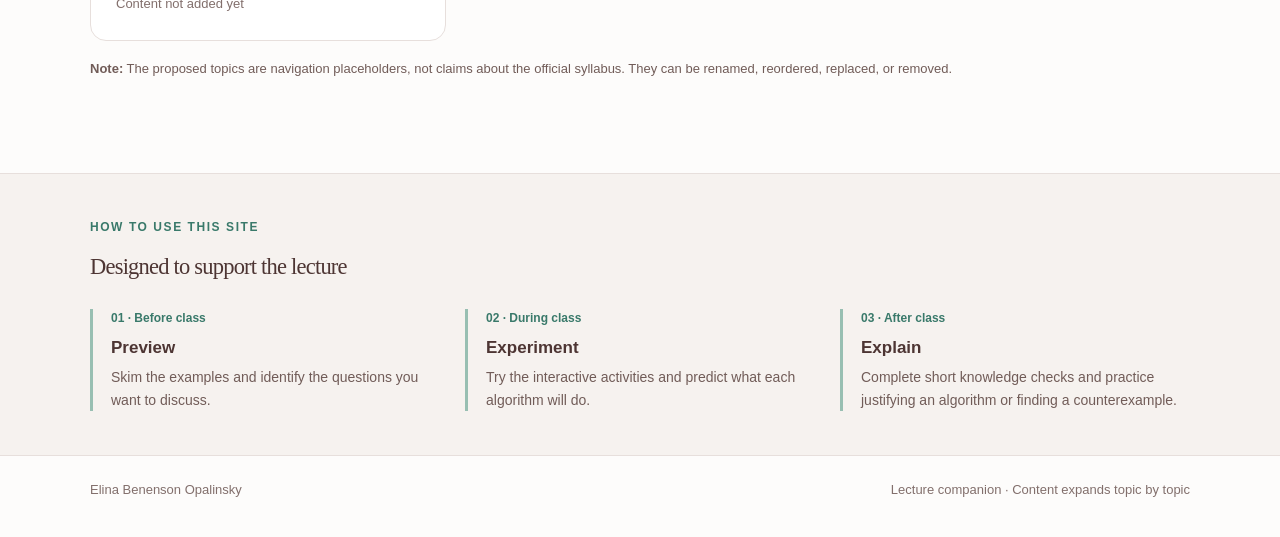
==== commit cb8bf704: "Turn homepage into a multi-topic Algorithms hub" ====
--- a/index.html
+++ b/index.html
@@ -1,901 +1,105 @@
-<!DOCTYPE html>
+<!doctype html>
 <html lang="en">
 <head>
-<meta charset="utf-8">
-<meta name="viewport" content="width=device-width, initial-scale=1">
-<title>Greedy Algorithms | Lecture Companion</title>
-<link rel="stylesheet" href="learning.css">
-<style>
-:root {
-  --page: #fdfcfb;
-  --ink: #4d3533;
-  --ink2: rgba(77, 53, 51, 0.7);
-  --ink3: rgba(77, 53, 51, 0.5);
-  --ink4: rgba(77, 53, 51, 0.2);
-  --hairline: rgba(77, 53, 51, 0.1);
-  --raised: #f6f2ef;
-  --teal: #73a89a;
-  --teal-dark: #3f6f63;
-  --red: #ed313e;
-}
-html, body { margin: 0; }
-body {
-  background: var(--page);
-  color: var(--ink);
-  font-family: -apple-system, BlinkMacSystemFont, "Segoe UI", Roboto, Helvetica, Arial, sans-serif;
-  font-size: 15px;
-  line-height: 1.6;
-}
-.card { max-width: 720px; margin: 0 auto; padding: 28px 20px 48px; }
-
-h1 { font-family: Georgia, "Times New Roman", serif; font-weight: 500; font-size: 30px; margin: 0 0 6px; }
-.fact { font-size: 13px; color: var(--ink3); margin: 0 0 10px; }
-.intro { color: var(--ink2); margin: 0 0 8px; }
-
-.group { margin: 40px 0 0; }
-.glabel { font-size: 12px; letter-spacing: 0.06em; text-transform: uppercase; color: var(--ink3); margin-bottom: 2px; }
-h2 { font-family: Georgia, "Times New Roman", serif; font-weight: 500; font-size: 24px; margin: 0 0 14px; }
-h3 { font-size: 16px; font-weight: 700; margin: 26px 0 2px; }
-h3 .sub { display: block; font-size: 13px; font-weight: 500; color: var(--ink2); margin-top: 2px; }
-p { margin: 12px 0; }
-ul { margin: 12px 0; padding-left: 22px; }
-li { margin: 6px 0; }
-
-.key { font-weight: 600; border-left: 3px solid var(--teal); padding-left: 12px; margin: 14px 0; }
-.caption { font-size: 13px; line-height: 1.5; color: var(--ink2); margin: 8px 0 0; }
-.callout { background: var(--raised); border-radius: 10px; padding: 12px 14px; margin: 16px 0; }
-.callout-title { font-weight: 600; margin-bottom: 2px; }
-.closing { margin-top: 44px; font-size: 13px; color: var(--ink3); }
-
-.pseudo {
-  font-family: ui-monospace, "SF Mono", Menlo, Consolas, monospace;
-  font-size: 13px;
-  line-height: 1.55;
-  background: #fff;
-  border: 1px solid var(--hairline);
-  border-radius: 8px;
-  padding: 12px 14px;
-  margin: 12px 0;
-  overflow-x: auto;
-  white-space: pre;
-}
-
-.feedback { font-size: 14px; line-height: 22px; padding: 10px 12px; border-radius: 8px; margin: 12px 0; }
-.feedback-good { background: rgba(115, 168, 154, 0.14); color: var(--teal-dark); }
-.feedback-bad { background: rgba(237, 49, 62, 0.08); color: var(--red); }
-.feedback-info { background: var(--raised); color: var(--ink2); }
-
-.btn {
-  font: inherit;
-  font-size: 14px;
-  border-radius: 8px;
-  padding: 7px 14px;
-  cursor: pointer;
-  border: 1px solid transparent;
-  background: none;
-  color: var(--ink);
-}
-.btn:disabled { opacity: 0.45; cursor: default; }
-.btn-primary { background: var(--ink); color: #fdfcfb; }
-.btn-secondary { border-color: var(--ink4); }
-.btn-secondary.selected { background: var(--ink); color: #fdfcfb; border-color: var(--ink); }
-.btn-ghost { color: var(--ink2); }
-.btn-ghost:hover { background: var(--raised); }
-
-.choice-row { display: flex; align-items: center; gap: 8px; flex-wrap: wrap; margin: 10px 0; }
-.choice-label { font-size: 13px; font-weight: 600; color: var(--ink2); margin-right: 2px; }
-.choice-btn { font: inherit; font-size: 14px; padding: 7px 14px; border-radius: 8px; border: 1px solid var(--ink4); background: #fff; color: var(--ink); cursor: pointer; }
-.choice-btn.on { background: var(--teal); border-color: var(--teal); color: #fff; }
-
-.game { margin: 4px 0 8px; }
-.game > * + * { margin-top: 10px; }
-
-/* knapsack game */
-.kb-items { display: flex; flex-direction: column; gap: 6px; }
-.kb-row { display: flex; align-items: center; gap: 12px; flex-wrap: wrap; }
-.kb-facts { font-size: 13px; line-height: 18px; color: var(--ink2); }
-.kb-bar { height: 10px; border-radius: 5px; background: var(--hairline); overflow: hidden; }
-.kb-fill { height: 100%; border-radius: 5px; background: var(--teal); transition: width 0.25s ease; }
-
-/* activity timeline */
-.tl { display: flex; flex-direction: column; gap: 2px; }
-.tl-row {
-  display: flex; align-items: center; gap: 8px; width: 100%;
-  min-height: 34px; padding: 4px 2px; background: none; border: none; border-radius: 6px;
-  cursor: pointer; font: inherit; text-align: left;
-}
-.tl-row:hover { background: rgba(115, 168, 154, 0.08); }
-.tl-label { flex: 0 0 30px; font-size: 13px; font-weight: 600; color: var(--ink); }
-.tl-track { position: relative; flex: 1 1 auto; height: 20px; }
-.tl-bar { position: absolute; top: 4px; height: 12px; border-radius: 3px; background: var(--ink4); }
-.tl-sel .tl-bar { background: var(--teal); }
-.tl-sel .tl-label { color: var(--teal); }
-.tl-line { position: absolute; top: 0; bottom: 0; border-left: 2px dotted var(--teal); }
-.tl-times { flex: 0 0 44px; font-size: 12px; color: var(--ink2); text-align: right; }
-.tl-axis { display: flex; align-items: center; gap: 8px; padding: 0 2px; }
-.tl-axis-track { height: 18px; }
-.tl-tick { position: absolute; top: 2px; transform: translateX(-50%); font-size: 11px; color: var(--ink2); }
-.tl-static { cursor: default; min-height: 26px; }
-.tl-static:hover { background: none; }
-
-/* walkthrough + free play */
-.pc { padding: 6px; }
-.pc-line { display: block; padding: 2px 8px; border-radius: 6px; }
-.pc-on { background: rgba(115, 168, 154, 0.16); box-shadow: inset 2px 0 0 var(--teal); }
-.pc-controls { display: flex; gap: 8px; flex-wrap: wrap; }
-.tl-cur .tl-bar { background: #d9a441; }
-.tl-cur .tl-label { color: #b07f23; }
-.tl-skip .tl-bar { opacity: 0.35; }
-.tl-skip .tl-label { opacity: 0.55; }
-
-/* solution reveals */
-.sol-toggle { margin: 4px 0; }
-.sol { margin-top: 4px; }
-
-/* tree game */
-.tree-pick { cursor: pointer; }
-.tree-pick circle { stroke: var(--teal-dark); stroke-dasharray: 4 3; }
-.tree-pick:hover circle { stroke-width: 3; }
-
-/* deadlines game */
-.dl-order { display: flex; flex-direction: column; gap: 6px; margin: 8px 0; }
-.dl-row { display: flex; align-items: center; gap: 12px; flex-wrap: wrap; }
-.dl-pos { flex: 0 0 22px; font-size: 13px; font-weight: 700; color: var(--ink3); }
-
-/* diagrams */
-.diagram { margin: 14px 0 6px; }
-.diagram-svg { display: block; width: 100%; max-width: 340px; height: auto; margin: 6px auto 2px; }
-.diagram-wide { max-width: 460px; }
-
-.coins { display: flex; flex-wrap: wrap; gap: 10px; align-items: center; margin: 6px 0 10px; }
-.coin {
-  width: 46px; height: 46px; border-radius: 50%;
-  border: 2px solid var(--teal); color: var(--ink);
-  display: inline-flex; align-items: center; justify-content: center;
-  font-size: 16px; font-weight: 600;
-}
-
-.kbc-row { display: flex; align-items: center; gap: 10px; margin: 8px 0; }
-.kbc-label { flex: 0 0 78px; font-size: 13px; font-weight: 600; color: var(--ink); }
-.kbc-bar { flex: 1 1 auto; display: flex; height: 30px; border-radius: 6px; overflow: hidden; border: 1px solid var(--hairline); }
-.kbc-seg { display: inline-flex; align-items: center; justify-content: center; font-size: 11px; font-weight: 600; white-space: nowrap; overflow: hidden; }
-.kbc-item { background: rgba(115, 168, 154, 0.28); color: var(--teal-dark); border-right: 1px solid #fff; }
-.kbc-part { background: rgba(115, 168, 154, 0.14); }
-.kbc-empty { background: var(--raised); color: var(--ink2); font-weight: 400; }
-.kbc-value { flex: 0 0 64px; font-size: 13px; font-weight: 600; color: var(--ink); text-align: right; }
-.kbc-good { color: var(--teal-dark); }
-
-.practice-exercise { margin: 24px 0; padding: 0 0 20px; border-bottom: 1px solid var(--hairline); }
-.practice-reveal { margin: 10px 0; padding: 10px 14px; border: 1px solid var(--ink4); border-radius: 8px; }
-.practice-reveal summary { cursor: pointer; font-weight: 600; min-height: 24px; }
-.practice-reveal[open] { background: var(--raised); }
-.practice-exercise ol { padding-left: 22px; }
-</style>
+  <meta charset="utf-8">
+  <meta name="viewport" content="width=device-width, initial-scale=1">
+  <meta name="description" content="Interactive lecture companion for algorithms: explore topics, examples, visualizations, and exercises.">
+  <title>Algorithms | Interactive Lecture Companion</title>
+  <link rel="stylesheet" href="site.css">
 </head>
 <body>
-<div class="card">
+  <a href="#main" class="skip-link">Skip to content</a>
+  <header class="topbar">
+    <div class="container topbar-inner">
+      <a class="brand" href="index.html" aria-label="Algorithms homepage">
+        <span class="brand-mark" aria-hidden="true">A</span>
+        <span>Algorithms</span>
+      </a>
+      <span class="topbar-note">Interactive lecture companion</span>
+    </div>
+  </header>
 
-  <h1>Greedy Algorithms</h1>
-  <p class="intro">Lecture notes and four interactive exercises.</p>
+  <main id="main">
+    <section class="container hero" aria-labelledby="hero-title">
+      <p class="eyebrow">Algorithms · Explore by topic</p>
+      <h1 id="hero-title">Think. Experiment. Understand.</h1>
+      <p class="lead">An interactive companion to the algorithms lectures. Explore worked examples, test ideas with visual activities, and practice explaining why an algorithm works — or why it fails.</p>
+      <div class="hero-actions">
+        <a class="primary-link" href="#topics">Explore topics</a>
+        <a class="understated-link" href="topics/greedy.html">Continue to Greedy Algorithms</a>
+      </div>
+      <div class="hero-stats" aria-label="Available learning material">
+        <div class="stat"><strong>1</strong><span>topic ready</span></div>
+        <div class="stat"><strong>4</strong><span>interactive activities</span></div>
+        <div class="stat"><strong>5</strong><span>guided units in Greedy</span></div>
+      </div>
+    </section>
 
-  <div class="group">
-    <div class="glabel">Opening</div>
-    <h2>What is a greedy algorithm?</h2>
-    <p>A greedy algorithm builds a solution by repeatedly making a choice that looks best at the current step. This strategy is efficient in many problems, but a locally attractive choice is <strong>not automatically</strong> part of a globally optimal solution.</p>
-    <ul>
-      <li><strong>Greedy-choice property:</strong> there is an optimal solution that includes the locally optimal choice. This must be established for the particular problem.</li>
-      <li><strong>Optimal substructure:</strong> after a safe choice, an optimal solution to the remaining subproblem can be combined with that choice to produce an optimal solution.</li>
-      <li><strong>Proof of correctness:</strong> explain why committing to the choice is safe, often by exchanging a choice in an optimal solution for the greedy one.</li>
-    </ul>
-  </div>
+    <section class="container section" id="topics" aria-labelledby="topics-title">
+      <div class="section-heading">
+        <div>
+          <p class="eyebrow">Course topics</p>
+          <h2 id="topics-title">Choose a topic</h2>
+          <p>Every topic has its own page, with explanations, interactive exploration, and practice. Greedy Algorithms is available now; the other topics below are proposed placeholders until the course syllabus is confirmed.</p>
+        </div>
+        <span class="count">1 ready · 5 proposed</span>
+      </div>
+      <div class="topics-grid">
+        <a class="topic-card featured" href="topics/greedy.html">
+          <div class="card-top"><span class="card-category">Algorithm design</span><span class="tag">Ready to explore</span></div>
+          <h3>Greedy Algorithms</h3>
+          <p>Make a local choice, compare it with the global optimum, and discover when greedy strategies work. Includes coin change, knapsack, activity selection, counterexamples, and independent practice.</p>
+          <div class="card-bottom">Explore Greedy Algorithms →</div>
+        </a>
+        <article class="topic-card" aria-label="Divide and Conquer: proposed topic">
+          <div class="card-top"><span class="card-category">Algorithm design</span><span class="tag soon">Proposed</span></div>
+          <h3>Divide and Conquer</h3>
+          <p>Subproblems, recursion trees, and combining partial solutions.</p>
+          <div class="card-bottom placeholder">Content not added yet</div>
+        </article>
+        <article class="topic-card" aria-label="Dynamic Programming: proposed topic">
+          <div class="card-top"><span class="card-category">Algorithm design</span><span class="tag soon">Proposed</span></div>
+          <h3>Dynamic Programming</h3>
+          <p>Overlapping subproblems, states, and building optimal solutions.</p>
+          <div class="card-bottom placeholder">Content not added yet</div>
+        </article>
+        <article class="topic-card" aria-label="Sorting and Searching: proposed topic">
+          <div class="card-top"><span class="card-category">Core algorithms</span><span class="tag soon">Proposed</span></div>
+          <h3>Sorting and Searching</h3>
+          <p>Compare strategies, traces, correctness, and complexity.</p>
+          <div class="card-bottom placeholder">Content not added yet</div>
+        </article>
+        <article class="topic-card" aria-label="Graph Algorithms: proposed topic">
+          <div class="card-top"><span class="card-category">Core algorithms</span><span class="tag soon">Proposed</span></div>
+          <h3>Graph Algorithms</h3>
+          <p>Graph traversal and optimization problems.</p>
+          <div class="card-bottom placeholder">Content not added yet</div>
+        </article>
+        <article class="topic-card" aria-label="Algorithm Analysis: proposed topic">
+          <div class="card-top"><span class="card-category">Foundations</span><span class="tag soon">Proposed</span></div>
+          <h3>Algorithm Analysis</h3>
+          <p>Running time, asymptotic notation, and reasoning about efficiency.</p>
+          <div class="card-bottom placeholder">Content not added yet</div>
+        </article>
+      </div>
+      <p class="section-note"><strong>Note:</strong> The proposed topics are navigation placeholders, not claims about the official syllabus. They can be renamed, reordered, replaced, or removed.</p>
+    </section>
 
-  <div class="group">
-    <div class="glabel">First example</div>
-    <h2>Coin change</h2>
-    <p>Problem: give change for n Shekels using the minimum number of coins. Coins: 1, 2, 5 and 10 shekels. Example: n = 38 shekels.</p>
-    <pre class="pseudo">S &lt;- set of all coins
-A &lt;- 0              // number of used coins
-while n &gt; 0 {
-    C &lt;- maximum coin in S
-    A &lt;- A + floor(n / C)
-    n &lt;- n - floor(n / C) * C
-    S &lt;- S - {C}
-}</pre>
-    <figure class="diagram">
-      <div class="coins">
-        <span class="coin">10</span><span class="coin">10</span><span class="coin">10</span><span class="coin">5</span><span class="coin">2</span><span class="coin">1</span>
-      </div>
-      <p class="caption">38 shekels = 10 + 10 + 10 + 5 + 2 + 1 - six coins, the greedy way.</p>
-    </figure>
-    <div class="callout"><div class="callout-title">Think about it</div>Does choosing the largest possible coin always minimize the coin count, for <em>every</em> set of denominations? Find a counterexample.</div>
-  </div>
+    <div class="usage">
+      <section class="container section" id="how-to-use" aria-labelledby="use-title">
+        <p class="eyebrow">How to use this site</p>
+        <h2 id="use-title">Designed to support the lecture</h2>
+        <div class="steps">
+          <div class="step"><small>01 · Before class</small><h3>Preview</h3><p>Skim the examples and identify the questions you want to discuss.</p></div>
+          <div class="step"><small>02 · During class</small><h3>Experiment</h3><p>Try the interactive activities and predict what each algorithm will do.</p></div>
+          <div class="step"><small>03 · After class</small><h3>Explain</h3><p>Complete short knowledge checks and practice justifying an algorithm or finding a counterexample.</p></div>
+        </div>
+      </section>
+    </div>
+  </main>
 
-  <div class="group">
-    <div class="glabel">Second example</div>
-    <h2>The fractional knapsack problem</h2>
-    <p>A knapsack can contain a certain weight C of goods. Under this capacity constraint, maximize the total value of the goods you put in.</p>
-    <p>Example: candy NIS 50 for 10 kilos, chocolate NIS 40 for 5 kilos, ice cream NIS 30 for 5 kilos. If C = 14 kilos, what would you do?</p>
-    <p>Formally: given G1, G2, ..., Gn, each Gi with weight wi and value vi, let fi (0 ≤ fi ≤ 1) be the fraction of Gi taken. Maximize the total value subject to the total weight not exceeding C. A choice of fractions that respects the capacity is a feasible solution; one of maximum value is an optimal solution.</p>
-    <pre class="pseudo">sort items by decreasing v[i] / w[i]   // assume w[i] &gt; 0
-value &lt;- 0
-for each item i in this order {
-    if C = 0: break
-    amount &lt;- min(w[i], C)
-    value &lt;- value + amount * (v[i] / w[i])
-    C &lt;- C - amount
-}
-return value</pre>
-    <p class="caption">Sorting takes O(n log n) time; scanning the sorted items takes O(n). This ratio rule is optimal for fractional knapsack, not necessarily for 0/1 knapsack.</p>
-  </div>
-
-  <div class="group">
-    <div class="glabel">Same story, whole items</div>
-    <h2>The integer knapsack problem</h2>
-    <p>Same input, but this time fi ∈ {0, 1} - you cannot cut goods in the middle.</p>
-    <p>Example: item1 is 10 kg worth NIS 60, item2 is 20 kg worth NIS 100, item3 is 30 kg worth NIS 120, and the knapsack holds 50 kg.</p>
-    <figure class="diagram">
-      <div class="kbc-row">
-        <span class="kbc-label">Fractional</span>
-        <div class="kbc-bar">
-          <span class="kbc-seg kbc-item" style="width:20%">item1</span>
-          <span class="kbc-seg kbc-item" style="width:40%">item2</span>
-          <span class="kbc-seg kbc-item kbc-part" style="width:40%">2/3 item3</span>
-        </div>
-        <span class="kbc-value kbc-good">NIS 240</span>
-      </div>
-      <div class="kbc-row">
-        <span class="kbc-label">Whole items</span>
-        <div class="kbc-bar">
-          <span class="kbc-seg kbc-item" style="width:20%">item1</span>
-          <span class="kbc-seg kbc-item" style="width:40%">item2</span>
-          <span class="kbc-seg kbc-empty" style="width:40%">unused</span>
-        </div>
-        <span class="kbc-value">NIS 160</span>
-      </div>
-      <p class="caption">The highest-ratio rule fills all 50 kg when goods can be cut (NIS 240). With whole items it takes item1 + item2 and leaves 20 kg unused (NIS 160) - and item2 + item3 would give NIS 220.</p>
-    </figure>
-    <div class="callout"><div class="callout-title">Think about it</div>Can you think of an example where greedy is not optimal?</div>
-  </div>
-
-  <div class="group">
-    <div class="glabel">Try it</div>
-    <h2>Game: same knapsack, two games</h2>
-    <p class="key">Fill the knapsack twice: once cutting goods freely, once taking whole items. Watch where the greedy rule works and where it fails.</p>
-    <div class="game" id="kb-game"></div>
-    <p class="caption">Fractional: the highest value/weight rule works, NIS 240. Whole items: the same rule may fail.</p>
-  </div>
-
-  <div class="group">
-    <div class="glabel">Third example</div>
-    <h2>Activity selection</h2>
-    <p>Problem: given S = {1, 2, ..., n} of n activities, each activity i with start time si and finish time fi (si &lt; fi). Activities i and j are compatible if they do not overlap. Objective: select a maximum-sized set of mutually compatible activities.</p>
-    <p>Solution: order the activities by increasing finishing time, f1 ≤ f2 ≤ ... ≤ fn.</p>
-    <pre class="pseudo">Greedy-Activity-Selector(s, f)
-1. n &lt;- length(s)
-2. A &lt;- {1}      // selected activities
-3. j &lt;- 1        // last selected
-4. for i = 2 to n
-5.     if si &gt;= fj
-6.         then A &lt;- A ∪ {i}
-7.              j &lt;- i
-8. return A</pre>
-    <p class="caption">Preconditions: activities are sorted by nondecreasing finish time, and n ≥ 1. If there are no activities, return the empty set. If sorting is needed, total time is O(n log n); scanning a sorted list takes O(n).</p>
-    <figure class="diagram">
-      <div class="tl" id="static-tl"></div>
-      <p class="caption">The example activities sorted by increasing finish time. Greedy selects a1, a4, a8, a11. Example adapted from slides by Igor Nor.</p>
-    </figure>
-  </div>
-
-  <div class="group">
-    <div class="glabel">Try it</div>
-    <h2>Game: build the greedy schedule</h2>
-    <div class="game" id="act-game"></div>
-    <p class="caption">Example adapted from slides by Igor Nor.</p>
-  </div>
-
-  <div class="group">
-    <div class="glabel">Why it works</div>
-    <h2>Optimality of activity selection</h2>
-    <p class="key">Theorem: Greedy-Activity-Selector is optimal.</p>
-    <p><strong>Exchange argument.</strong> Let g be the compatible activity that finishes earliest. Consider an optimal schedule O, and let b be its first activity. Because g finishes no later than b, we have f(g) ≤ f(b). Replacing b with g does not make any later activity incompatible: every later activity started at or after f(b), hence also at or after f(g). Therefore there exists an optimal schedule that starts with g.</p>
-    <p><strong>Reduce the problem.</strong> Once g is chosen, the remaining candidates are precisely the activities starting at or after f(g). The rest of the optimal schedule must be optimal for that subproblem; otherwise we could improve the original schedule. Repeating this argument proves that earliest-finish-first produces a maximum-size compatible set.</p>
-    <div class="mini-task"><p><strong>Think during the lecture:</strong> Why does the same exchange argument fail if activities have different weights? Which sentence would no longer justify optimality?</p></div>
-  </div>
-
-  <div class="group">
-    <div class="glabel">Knowing the limits</div>
-    <h2>Where greedy fails</h2>
-    <h3>Weighted activity selection<span class="sub">Same goal, new constraint</span></h3>
-    <p>Now each activity also has a weight wi, and we want to maximize the sum of weights. With all weights equal, earliest finish first works. With different weights it may fail: greedy takes three light activities, the best possible count, but if one heavy activity outweighs all three together, the weighted optimum is that activity alone.</p>
-    <h3>A small tree example<span class="sub">Heaviest path</span></h3>
-    <p>Task: find the heaviest path from the root to a leaf. Greedy rule: at each node, take the heavier child. Greedy gets 20 → 3 → 1 = 24, while the optimum is 20 → 2 → 10 = 32. Local best is not always global best - we must know when greedy works.</p>
-    <div class="game" id="tree-game"></div>
-    <h3>Tasks with deadlines<span class="sub">Exercise</span></h3>
-    <p>All tasks are available at time 0; each task i has a duration di and a deadline ti, and tasks are performed one at a time. The delay of a task is how long after its deadline it finishes (0 if on time). Proposed rule: at each step, perform the shortest remaining task. Does it guarantee the smallest possible maximum delay?</p>
-    <div class="game" id="dl-game"></div>
-  </div>
-
-  <div class="group">
-    <div class="glabel">Practice</div>
-    <h2>Four greedy exercises</h2>
-    <h3>The refueling scheduling problem</h3>
-    <p>N cars wait to refuel; car i takes Timei. Choose the refueling order so the total waiting time of all cars is minimal.</p>
-    <details class="practice-reveal"><summary>Hint</summary><p>Sort, then refuel</p></details>
-    <button type="button" class="btn btn-secondary sol-toggle" data-sol="sol-refuel">Show solution</button>
-    <div class="sol" id="sol-refuel" hidden><p>Solution: sort by non-decreasing refueling time and refuel in that order, in Θ(n log n). Correctness by exchange: swapping two consecutive cars with times a &gt; b leaves the other cars unchanged and decreases the pair's combined waiting time by a - b, so repeating brings the sorted order without increasing the total.</p></div>
-    <h3>The polynomial coefficients problem</h3>
-    <p>Given an array A of n natural numbers A0..An-1 and X &gt; 1, order the elements so the polynomial A0 + A1X + ... + An-1X^(n-1) is maximal.</p>
-    <details class="practice-reveal"><summary>Hint</summary><p>Small coefficients first</p></details>
-    <button type="button" class="btn btn-secondary sol-toggle" data-sol="sol-poly">Show solution</button>
-    <div class="sol" id="sol-poly" hidden><p>Solution: sort the array in ascending order, in Θ(n log n). Greedy choice: in an optimal solution A0 is the lowest value - swapping it with a smaller Amin at index i increases the value, since X &gt; 1. Optimal substructure: the rest of an optimal ordering is optimal for the polynomial starting from X.</p></div>
-    <h3>Sale at Reuben's kiosk</h3>
-    <p>A sale gives the cheaper product of every pair for free. After choosing 2n products, pair them so the total paid is minimal.</p>
-    <details class="practice-reveal"><summary>Hint</summary><p>Pair the expensive ones</p></details>
-    <button type="button" class="btn btn-secondary sol-toggle" data-sol="sol-kiosk">Show solution</button>
-    <div class="sol" id="sol-kiosk" hidden><p>Solution: sort the prices x1 ≥ x2 ≥ ... ≥ x2n and pair adjacent products, in Θ(n log n). Exchange argument: replacing the pairs of x1 and x2 with (x1, x2) and their partners never costs more, so some optimal pairing contains (x1, x2); remove it and repeat.</p></div>
-    <h3>Minimum number of open platforms at a train station</h3>
-    <p>Given arrays A of arrival times and D of departure times, find the minimum number of platforms needed so no train waits.</p>
-    <details class="practice-reveal"><summary>Hint</summary><p>Two sorted lists</p></details>
-    <button type="button" class="btn btn-secondary sol-toggle" data-sol="sol-platforms">Show solution</button>
-    <div class="sol" id="sol-platforms" hidden>
-    <p>Assume every train arrives before it departs, and a platform can be reused immediately when a departure and arrival have the same time. Sort the arrival and departure times separately; scan them in order, processing departures first on a tie. Increase the active-train count on an arrival, decrease it on a departure, and return the maximum count.</p>
-    <pre class="pseudo">MinPlatforms(A[0..n-1], D[0..n-1]):
-    sort(A); sort(D)          // ascending
-    i &lt;- 0; j &lt;- 0
-    curr &lt;- 0                 // trains at the station now
-    ans &lt;- 0                  // max of curr so far
-    while i &lt; n and j &lt; n:
-        if A[i] &lt; D[j]:       // next arrival first
-            curr &lt;- curr + 1
-            ans &lt;- max(ans, curr)
-            i &lt;- i + 1
-        else:                 // train departs, frees a platform
-            curr &lt;- curr - 1
-            j &lt;- j + 1
-    return ans</pre>
-    <figure class="diagram" id="train-diagram"></figure>
-    <p class="caption">Example: A = [2.00, 2.10, 3.00, 3.20, 3.50, 5.00], D = [2.30, 3.20, 3.55, 4.00, 4.30, 5.20] after sorting. The peak is 3 platforms.</p>
-    </div>
-  </div>
-
-
-<div class="group" id="additional-practice">
-<div class="glabel">More practice</div>
-<h2>Try it yourself</h2>
-<p>Try each problem before opening the hints. The worked solution is available when you want to compare your reasoning.</p>
-<article class="practice-exercise" aria-labelledby="extra-title-1">
-<h3 id="extra-title-1">Find a counterexample</h3>
-<p>You have unlimited coins worth 1, 3 and 4. Make 6 using the fewest coins.</p>
-<ol><li>What does "take the largest coin that fits" produce?</li><li>Can you do better?</li><li>What does this show about the rule?</li></ol>
-<details class="practice-reveal"><summary>Hint 1</summary><p>After taking 4, how much remains?</p></details><details class="practice-reveal"><summary>Hint 2</summary><p>Try a solution that does not use 4.</p></details><details class="practice-reveal"><summary>Worked solution</summary><p>Greedy chooses 4 + 1 + 1: three coins. Choosing 3 + 3 uses two coins. Two is optimal because no single available coin is worth 6.</p><p>This counterexample proves that largest-first does not always minimize the number of coins for denominations 1, 3 and 4. It does not mean that every greedy algorithm fails.</p></details>
-</article>
-<article class="practice-exercise" aria-labelledby="extra-title-2">
-<h3 id="extra-title-2">Choose an order and justify it</h3>
-<p>Three cars are waiting at time 0. Refueling takes 8, 2 and 5 minutes, and only one car can refuel at a time.</p>
-<ol><li>Choose an order that minimizes total waiting time before refueling starts.</li><li>Calculate that total.</li><li>Explain why swapping two neighbouring cars supports your rule.</li></ol>
-<details class="practice-reveal"><summary>Hint 1</summary><p>Write the three waiting times for your order.</p></details><details class="practice-reveal"><summary>Hint 2</summary><p>Compare two neighbouring cars taking a and b minutes. What happens if the longer one goes second?</p></details><details class="practice-reveal"><summary>Worked solution</summary><p>Order: 2, 5, 8. Waiting times: 0, 2, 7. Total waiting time: 9 minutes.</p><p>For adjacent cars with a &gt; b and common starting time T, their combined waiting time changes from T + (T + a) to T + (T + b): a decrease of a - b. Later cars start at the same time because a + b is unchanged. Removing every such inversion gives non-decreasing refueling times without increasing total waiting time. Sorting takes O(n log n) time.</p></details>
-</article>
-<article class="practice-exercise" aria-labelledby="extra-title-3">
-<h3 id="extra-title-3">Compare two greedy rules</h3>
-<p>Activities: A=[0,6), B=[1,3), C=[3,5), D=[5,7). An activity may start exactly when another ends.</p>
-<ol><li>Select activities using earliest start first.</li><li>Repeat using earliest finish first.</li><li>Which result is optimal here? Explain.</li><li>Does this example alone prove a rule always works?</li></ol>
-<details class="practice-reveal"><summary>Hint 1</summary><p>After choosing A, which other activities still fit?</p></details><details class="practice-reveal"><summary>Hint 2</summary><p>Try omitting A.</p></details><details class="practice-reveal"><summary>Worked solution</summary><p>Earliest start first chooses only A. Earliest finish first chooses B, C, D: three activities.</p><p>Three is optimal for this input: the only fourth activity is A, which overlaps all three. This is a counterexample to earliest start first. It is not, by itself, a proof that earliest finish first always works. Successful examples do not cover every input; one counterexample is enough to refute an always claim.</p></details>
-</article>
-</div>
-
-  <p class="closing">Elina Benenson Opalinsky. Based on slides by Prof. Dana Shapira and Dr Igor Nor. This interactive page is a companion to classroom teaching.</p>
-
-</div>
-
-<script>
-'use strict';
-
-/* ---------- shared data ---------- */
-const ITEMS = [
-  { id: 'item1', w: 10, v: 60 },
-  { id: 'item2', w: 20, v: 100 },
-  { id: 'item3', w: 30, v: 120 },
-];
-const CAP = 50;
-const WHOLE_OPTIMUM = 220;
-function ratio(item) { return item.v / item.w; }
-
-const ACTS = [
-  { id: 'a1', s: 1, f: 4 }, { id: 'a2', s: 3, f: 5 }, { id: 'a3', s: 0, f: 6 },
-  { id: 'a4', s: 5, f: 7 }, { id: 'a5', s: 3, f: 8 }, { id: 'a6', s: 5, f: 9 },
-  { id: 'a7', s: 6, f: 10 }, { id: 'a8', s: 8, f: 11 }, { id: 'a9', s: 8, f: 12 },
-  { id: 'a10', s: 2, f: 13 }, { id: 'a11', s: 12, f: 14 },
-];
-const TMAX = 14;
-
-/* ---------- Game 1: same knapsack, two modes ---------- */
-const kb = { mode: 'fractional', taken: {}, msg: null };
-
-function kbUsed() { return ITEMS.reduce((sum, it) => sum + (kb.taken[it.id] || 0), 0); }
-function kbValue() { return ITEMS.reduce((sum, it) => sum + (kb.taken[it.id] || 0) * ratio(it), 0); }
-function kbDone() {
-  const remaining = CAP - kbUsed();
-  if (kb.mode === 'fractional') return remaining <= 0;
-  return ITEMS.every(it => (kb.taken[it.id] || 0) > 0 || it.w > remaining);
-}
-
-function kbReset(nextMode) {
-  kb.taken = {};
-  kb.msg = null;
-  if (nextMode) kb.mode = nextMode;
-  renderKb();
-}
-
-function kbTake(item) {
-  if (kbDone()) return;
-  const already = kb.taken[item.id] || 0;
-  const remaining = CAP - kbUsed();
-  const candidates = ITEMS.filter(it => (kb.taken[it.id] || 0) < it.w && (kb.mode === 'fractional' || it.w <= remaining));
-  const best = candidates.reduce((a, b) => (ratio(a) >= ratio(b) ? a : b));
-  if (kb.mode === 'fractional') {
-    const amount = Math.min(item.w - already, remaining);
-    if (amount <= 0) return;
-    kb.taken = Object.assign({}, kb.taken, { [item.id]: already + amount });
-    if (item.id === best.id) {
-      const part = amount === item.w ? `all ${amount} kg of ${item.id}` : `${amount} kg of ${item.id} (all that still fits)`;
-      kb.msg = { tone: 'good', text: `${item.id} has the highest remaining value per kg (${ratio(item)} NIS/kg). Taking ${part}.` };
-    } else {
-      kb.msg = { tone: 'bad', text: `Greedy would take ${best.id} first - it has the highest remaining value per kg (${ratio(best)} NIS/kg). You took ${amount} kg of ${item.id} anyway.` };
-    }
-  } else {
-    if (item.w > remaining) {
-      kb.msg = { tone: 'bad', text: `${item.id} weighs ${item.w} kg and only ${remaining} kg is free - it does not fit whole.` };
-      renderKb();
-      return;
-    }
-    kb.taken = Object.assign({}, kb.taken, { [item.id]: item.w });
-    if (item.id === best.id) {
-      kb.msg = { tone: 'good', text: `${item.id} has the highest remaining value per kg (${ratio(item)} NIS/kg) - the greedy pick.` };
-    } else {
-      kb.msg = { tone: 'info', text: `You skipped ${best.id} (${ratio(best)} NIS/kg, the greedy pick) and took ${item.id} whole.` };
-    }
-  }
-  renderKb();
-}
-
-function kbVerdict() {
-  const totalValue = kbValue();
-  const remaining = CAP - kbUsed();
-  const fractionalDone = kb.mode === 'fractional' && remaining <= 0;
-  const wholeDone = kb.mode === 'whole' && ITEMS.every(it => (kb.taken[it.id] || 0) > 0 || it.w > remaining);
-  if (fractionalDone) {
-    return Math.round(totalValue) === 240
-      ? { tone: 'good', text: `Knapsack full. Total value NIS ${Math.round(totalValue)} - the optimum. The highest-ratio rule always solves the fractional problem.` }
-      : { tone: 'info', text: `Knapsack full. Total value NIS ${Math.round(totalValue)}. Following the highest-ratio rule from the start gives NIS 240, the fractional optimum.` };
-  }
-  if (wholeDone) {
-    return Math.round(totalValue) === WHOLE_OPTIMUM
-      ? { tone: 'good', text: `No more whole item fits. Total value NIS ${Math.round(totalValue)} - item2 + item3 is the optimum. Greedy by ratio would stop at NIS 160.` }
-      : { tone: 'bad', text: `No more whole item fits. Total value NIS ${Math.round(totalValue)}. The best whole-item packing is item2 + item3 = NIS 220: the ratio rule that was optimal for the fractional problem fails here.` };
-  }
-  return null;
-}
-
-function esc(s) { return s; }
-
-function renderKb() {
-  const root = document.getElementById('kb-game');
-  const used = kbUsed();
-  const totalValue = kbValue();
-  const remaining = CAP - used;
-  const done = kbDone();
-  const v = kbVerdict();
-  const rows = ITEMS.map(it => {
-    const t = kb.taken[it.id] || 0;
-    const full = t >= it.w;
-    const blocked = done || full || (kb.mode === 'whole' && it.w > remaining);
-    return `<div class="kb-row">
-      <button type="button" class="btn ${full ? 'btn-secondary selected' : 'btn-secondary'}" ${blocked && !full ? 'disabled' : ''} data-kb="${it.id}">${full ? it.id + ' - in' : it.id}</button>
-      <span class="kb-facts">${it.w} kg, NIS ${it.v} (${ratio(it)} NIS/kg)${t > 0 && !full ? ' - ' + t + ' kg in' : ''}</span>
-    </div>`;
-  }).join('');
-  root.innerHTML = `
-    <div class="choice-row">
-      <span class="choice-label">Mode</span>
-      <button type="button" class="choice-btn ${kb.mode === 'fractional' ? 'on' : ''}" data-kbmode="fractional">Fractional (can cut goods)</button>
-      <button type="button" class="choice-btn ${kb.mode === 'whole' ? 'on' : ''}" data-kbmode="whole">Whole items only</button>
-    </div>
-    <p>${kb.mode === 'fractional'
-      ? 'Click an item to put in as much of it as fits. Try to fill the knapsack following the greedy rule: highest value per kg first.'
-      : 'Click an item to put it in whole. The knapsack holds 50 kg. Try to get the most value you can.'}</p>
-    <div class="kb-items">${rows}</div>
-    <div class="kb-bar" aria-label="Knapsack load ${used} of ${CAP} kg"><div class="kb-fill" style="width:${(used / CAP) * 100}%"></div></div>
-    <p class="caption">Knapsack: ${used} / ${CAP} kg, value so far NIS ${Math.round(totalValue)}</p>
-    ${kb.msg && !v ? `<p class="feedback feedback-${kb.msg.tone}" role="status">${kb.msg.text}</p>` : ''}
-    ${v ? `<p class="feedback feedback-${v.tone}" role="status">${v.text}</p>` : ''}
-    <button type="button" class="btn btn-ghost" data-kbreset>Restart the knapsack</button>`;
-  root.querySelectorAll('[data-kb]').forEach(b => b.addEventListener('click', () => kbTake(ITEMS.find(it => it.id === b.dataset.kb))));
-  root.querySelectorAll('[data-kbmode]').forEach(b => b.addEventListener('click', () => kbReset(b.dataset.kbmode)));
-  root.querySelector('[data-kbreset]').addEventListener('click', () => kbReset());
-}
-
-/* ---------- activity selection: steps data ---------- */
-function buildSteps() {
-  const steps = [];
-  const n = ACTS.length;
-  steps.push({ line: 1, desc: `n = ${n}. The activities are already sorted by increasing finish time: f1 ≤ f2 ≤ ... ≤ f${n}.`, A: [], j: 0, i: null });
-  steps.push({ line: 2, desc: 'A = {1}: take a1, the activity that finishes earliest.', A: [1], j: 0, i: null });
-  steps.push({ line: 3, desc: 'j = 1: a1 is the last selected activity; it finishes at f1 = 4.', A: [1], j: 1, i: null });
-  let A = [1];
-  let j = 1;
-  for (let i = 2; i <= n; i++) {
-    const ai = ACTS[i - 1];
-    const aj = ACTS[j - 1];
-    steps.push({ line: 4, desc: `i = ${i}: consider a${i} (starts ${ai.s}, finishes ${ai.f}).`, A: A.slice(), j, i });
-    if (ai.s >= aj.f) {
-      steps.push({ line: 5, desc: `Is s${i} ≥ f${j}? ${ai.s} ≥ ${aj.f} - yes, a${i} is compatible with the last selected activity.`, A: A.slice(), j, i });
-      A = A.concat([i]);
-      steps.push({ line: 6, desc: `A = A ∪ {${i}}: select a${i}.`, A: A.slice(), j, i });
-      j = i;
-      steps.push({ line: 7, desc: `j = ${i}: the last selected activity is now a${i}, finishing at ${ai.f}.`, A: A.slice(), j, i });
-    } else {
-      steps.push({ line: 5, desc: `Is s${i} ≥ f${j}? ${ai.s} ≥ ${aj.f} - no, a${i} overlaps a${j}, so it stays out.`, A: A.slice(), j, i });
-    }
-  }
-  steps.push({ line: 8, desc: `return A = {${A.map(x => 'a' + x).join(', ')}} - ${A.length} activities, the optimum.`, A: A.slice(), j, i: null, final: true });
-  return steps;
-}
-const STEPS = buildSteps();
-const GREEDY_SET = STEPS[STEPS.length - 1].A;
-const OPT_SIZE = GREEDY_SET.length;
-
-const PC_LINES = [
-  { num: null, text: 'Greedy-Activity-Selector(s, f)' },
-  { num: 1, text: '1. n <- length(s)' },
-  { num: 2, text: '2. A <- {1}      // selected activities' },
-  { num: 3, text: '3. j <- 1        // last selected' },
-  { num: 4, text: '4. for i = 2 to n' },
-  { num: 5, text: '5.     if si >= fj' },
-  { num: 6, text: '6.         then A <- A ∪ {i}' },
-  { num: 7, text: '7.              j <- i' },
-  { num: 8, text: '8. return A' },
-];
-
-/* ---------- Game 2: guided / free play / walkthrough ---------- */
-const ag = {
-  mode: 'guided',
-  gSel: [], gMsg: null,
-  fSel: [], fMsg: null,
-  stepIdx: 0,
-};
-
-function gLast() { return ag.gSel.length === 0 ? 0 : ag.gSel[ag.gSel.length - 1].f; }
-function gCompatible() { return ACTS.filter(a => a.s >= gLast() && !ag.gSel.some(x => x.id === a.id)); }
-function gDone() { return gCompatible().length === 0; }
-
-function gPick(a) {
-  if (gDone() || ag.gSel.some(x => x.id === a.id)) return;
-  const lastFinish = gLast();
-  if (a.s < lastFinish) {
-    ag.gMsg = { tone: 'bad', text: `${a.id} starts at ${a.s}, before the last selected activity finishes at ${lastFinish} - it clashes.` };
-    renderAg();
-    return;
-  }
-  const expected = gCompatible().reduce((m, x) => (x.f < m.f ? x : m));
-  if (a.id === expected.id) {
-    ag.gSel = ag.gSel.concat([a]);
-    const rest = ACTS.filter(x => x.s >= a.f && !ag.gSel.some(y => y.id === x.id));
-    if (rest.length === 0) {
-      ag.gMsg = { tone: 'good', text: `${a.id} starts at ${a.s} ≥ ${lastFinish}: selected. Answer: {a1, a4, a8, a11} - the optimum, built step by step.` };
-    } else {
-      ag.gMsg = { tone: 'good', text: `${a.id} starts at ${a.s} ≥ ${lastFinish}: selected. The line moves to f = ${a.f}.` };
-    }
-  } else {
-    ag.gMsg = { tone: 'info', text: `${a.id} is compatible, but greedy takes the compatible activity that finishes earliest: ${expected.id} finishes at ${expected.f}.` };
-  }
-  renderAg();
-}
-
-function fLast() { return ag.fSel.length === 0 ? 0 : Math.max.apply(null, ag.fSel.map(x => x.f)); }
-
-function fToggle(a) {
-  if (ag.fSel.some(x => x.id === a.id)) {
-    ag.fSel = ag.fSel.filter(x => x.id !== a.id);
-    ag.fMsg = { tone: 'info', text: `${a.id} removed. ${ag.fSel.length === 0 ? 'No activities selected.' : ag.fSel.length + ' still selected.'}` };
-    renderAg();
-    return;
-  }
-  const clash = ag.fSel.find(x => a.s < x.f && x.s < a.f);
-  if (clash) {
-    ag.fMsg = { tone: 'bad', text: `${a.id} (${a.s} → ${a.f}) overlaps ${clash.id} (${clash.s} → ${clash.f}) - compatible activities only.` };
-    renderAg();
-    return;
-  }
-  ag.fSel = ag.fSel.concat([a]);
-  ag.fMsg = { tone: 'info', text: `${a.id} added - ${ag.fSel.length} selected. Press "Check my schedule" when you are done.` };
-  renderAg();
-}
-
-function fCheck() {
-  const mine = ag.fSel.slice().sort((x, y) => x.f - y.f).map(x => x.id);
-  if (mine.length === 0) {
-    ag.fMsg = { tone: 'info', text: 'Select some activities first, then check.' };
-  } else if (mine.length === OPT_SIZE) {
-    const same = mine.join(',') === GREEDY_SET.map(x => 'a' + x).join(',');
-    ag.fMsg = { tone: 'good', text: same
-      ? `{${mine.join(', ')}} - ${OPT_SIZE} compatible activities, the optimum. Exactly the schedule the greedy rule builds.`
-      : `{${mine.join(', ')}} - ${OPT_SIZE} compatible activities, the optimum. Different from the greedy answer {a1, a4, a8, a11} - and just as good.` };
-  } else {
-    ag.fMsg = { tone: 'info', text: `${mine.length} compatible ${mine.length === 1 ? 'activity' : 'activities'} - but ${OPT_SIZE} fit in this example. Can you squeeze in one more?` };
-  }
-  renderAg();
-}
-
-function timelineRows() {
-  const step = STEPS[ag.stepIdx];
-  const selIds = ag.mode === 'guided' ? ag.gSel.map(x => x.id)
-    : ag.mode === 'free' ? ag.fSel.map(x => x.id)
-    : step.A.map(x => 'a' + x);
-  const curId = ag.mode === 'steps' && step.i !== null ? 'a' + step.i : null;
-  const skipIds = ag.mode === 'steps'
-    ? ACTS.filter(a => { const idx = Number(a.id.slice(1)); return idx >= 2 && idx < (step.i !== null ? step.i : ACTS.length + 1) && !step.A.includes(idx); }).map(a => a.id)
-    : [];
-  const lineAt = ag.mode === 'guided' ? gLast() : ag.mode === 'free' ? fLast() : (step.j >= 1 ? ACTS[step.j - 1].f : 0);
-  return ACTS.map(a => {
-    const isSel = selIds.includes(a.id);
-    const isCur = curId === a.id && !isSel;
-    const isSkip = skipIds.includes(a.id);
-    const cls = `tl-row${isSel ? ' tl-sel' : ''}${isCur ? ' tl-cur' : ''}${isSkip ? ' tl-skip' : ''}${ag.mode === 'steps' ? ' tl-static' : ''}`;
-    const aria = `${a.id}, starts ${a.s}, finishes ${a.f}${isSel ? ', selected' : ''}${isCur ? ', being considered' : ''}`;
-    return `<button type="button" class="${cls}" data-act="${a.id}" aria-label="${aria}">
-      <span class="tl-label">${a.id}</span>
-      <span class="tl-track">
-        <span class="tl-bar" style="left:${(a.s / TMAX) * 100}%;width:${((a.f - a.s) / TMAX) * 100}%"></span>
-        <span class="tl-line" style="left:${(lineAt / TMAX) * 100}%"></span>
-      </span>
-      <span class="tl-times">${a.s} → ${a.f}</span>
-    </button>`;
-  }).join('') + `<div class="tl-axis"><span class="tl-label"></span><span class="tl-track tl-axis-track">` +
-    [0, 2, 4, 6, 8, 10, 12, 14].map(t => `<span class="tl-tick" style="left:${(t / TMAX) * 100}%">${t}</span>`).join('') +
-    `</span><span class="tl-times"></span></div>`;
-}
-
-function renderAg() {
-  const root = document.getElementById('act-game');
-  const step = STEPS[ag.stepIdx];
-  const intro = ag.mode === 'guided'
-    ? 'Eleven activities, sorted by increasing finish time. Click the activity the greedy algorithm takes next. The dotted line marks when the last selected activity finishes.'
-    : ag.mode === 'free'
-      ? 'Same eleven activities, your rules. Click an activity to add it, click it again to remove it, and build any compatible schedule you like. Then check whether yours is optimal.'
-      : 'Walk through Greedy-Activity-Selector one line at a time. Watch the variables A, j and i, and see each decision on the timeline.';
-  const pcBlock = ag.mode === 'steps' ? `
-    <div class="pseudo pc">${PC_LINES.map(l => `<span class="pc-line${l.num !== null && l.num === step.line ? ' pc-on' : ''}">${l.text}</span>`).join('')}</div>
-    <p class="caption">A = {${step.A.map(x => 'a' + x).join(', ')}} · j = ${step.j >= 1 ? step.j : '-'} · i = ${step.i !== null ? step.i : '-'}</p>` : '';
-  const tail = ag.mode === 'guided'
-    ? `${ag.gMsg ? `<p class="feedback feedback-${ag.gMsg.tone}" role="status">${ag.gMsg.text}</p>` : ''}
-       <button type="button" class="btn btn-ghost" data-agreset>Restart the schedule</button>`
-    : ag.mode === 'free'
-      ? `${ag.fMsg ? `<p class="feedback feedback-${ag.fMsg.tone}" role="status">${ag.fMsg.text}</p>` : ''}
-         <div class="pc-controls">
-           <button type="button" class="btn btn-primary" data-agcheck>Check my schedule</button>
-           <button type="button" class="btn btn-ghost" data-agreset>Restart</button>
-         </div>`
-      : `<p class="feedback feedback-${step.final ? 'good' : 'info'}" role="status">${step.desc}</p>
-         <div class="pc-controls">
-           <button type="button" class="btn btn-primary" data-agnext ${ag.stepIdx >= STEPS.length - 1 ? 'disabled' : ''}>Next step</button>
-           <button type="button" class="btn btn-ghost" data-agreset>Restart the walkthrough</button>
-         </div>`;
-  root.innerHTML = `
-    <div class="choice-row">
-      <span class="choice-label">Mode</span>
-      <button type="button" class="choice-btn ${ag.mode === 'guided' ? 'on' : ''}" data-agmode="guided">Guided (earliest finish first)</button>
-      <button type="button" class="choice-btn ${ag.mode === 'free' ? 'on' : ''}" data-agmode="free">Free play</button>
-      <button type="button" class="choice-btn ${ag.mode === 'steps' ? 'on' : ''}" data-agmode="steps">Pseudocode steps</button>
-    </div>
-    <p>${intro}</p>
-    ${pcBlock}
-    <div class="tl">${timelineRows()}</div>
-    ${tail}`;
-  root.querySelectorAll('[data-agmode]').forEach(b => b.addEventListener('click', () => { ag.mode = b.dataset.agmode; renderAg(); }));
-  root.querySelectorAll('[data-act]').forEach(b => b.addEventListener('click', () => {
-    const a = ACTS.find(x => x.id === b.dataset.act);
-    if (ag.mode === 'guided') gPick(a);
-    else if (ag.mode === 'free') fToggle(a);
-  }));
-  const reset = root.querySelector('[data-agreset]');
-  if (reset) reset.addEventListener('click', () => {
-    if (ag.mode === 'guided') { ag.gSel = []; ag.gMsg = null; }
-    else if (ag.mode === 'free') { ag.fSel = []; ag.fMsg = null; }
-    else { ag.stepIdx = 0; }
-    renderAg();
-  });
-  const check = root.querySelector('[data-agcheck]');
-  if (check) check.addEventListener('click', fCheck);
-  const next = root.querySelector('[data-agnext]');
-  if (next) next.addEventListener('click', () => { if (ag.stepIdx < STEPS.length - 1) { ag.stepIdx++; renderAg(); } });
-}
-
-/* ---------- Game 3: heaviest path tree ---------- */
-const TREE_NODES = {
-  n20: { v: 20, x: 160, y: 25, kids: ['n2', 'n3'] },
-  n2: { v: 2, x: 95, y: 100, kids: ['n7', 'n10'] },
-  n3: { v: 3, x: 225, y: 100, kids: ['n1'] },
-  n7: { v: 7, x: 60, y: 172, kids: [] },
-  n10: { v: 10, x: 130, y: 172, kids: [] },
-  n1: { v: 1, x: 225, y: 172, kids: [] },
-};
-const TREE_EDGES = [['n20', 'n2'], ['n20', 'n3'], ['n2', 'n7'], ['n2', 'n10'], ['n3', 'n1']];
-const TREE_GREEDY = ['n20', 'n3', 'n1'];
-const TREE_OPT = ['n20', 'n2', 'n10'];
-const tree = { path: ['n20'], show: false };
-
-function treeSum(p) { return p.reduce((sum, id) => sum + TREE_NODES[id].v, 0); }
-function treeOnPath(edge, p) { const i = p.indexOf(edge[0]); return i >= 0 && p[i + 1] === edge[1]; }
-
-function treeVerdict() {
-  const last = tree.path[tree.path.length - 1];
-  if (TREE_NODES[last].kids.length > 0) return null;
-  const sum = treeSum(tree.path);
-  const text = tree.path.map(id => TREE_NODES[id].v).join(' → ') + ' = ' + sum;
-  if (sum === 32) return { tone: 'good', text: `Your path: ${text} - the heaviest path. Greedy never finds it: at the root it takes the heavier child 3 and ends with 24.` };
-  if (sum === 24) return { tone: 'info', text: `Your path: ${text} - exactly what greedy picks (heavier child each time). The optimum is 20 → 2 → 10 = 32.` };
-  return { tone: 'info', text: `Your path: ${text} - beats greedy's 24, but the heaviest path is 20 → 2 → 10 = 32.` };
-}
-
-function renderTree() {
-  const root = document.getElementById('tree-game');
-  const last = tree.path[tree.path.length - 1];
-  const picks = TREE_NODES[last].kids;
-  const edges = TREE_EDGES.map(([a, b]) => {
-    const A = TREE_NODES[a], B = TREE_NODES[b];
-    let stroke = 'rgba(77,53,51,0.25)', width = 1.5;
-    if (!tree.show && treeOnPath([a, b], tree.path)) { stroke = '#4d3533'; width = 3; }
-    if (tree.show) {
-      if (treeOnPath([a, b], TREE_GREEDY)) { stroke = '#ed313e'; width = 3.5; }
-      if (treeOnPath([a, b], TREE_OPT)) { stroke = '#73a89a'; width = 3.5; }
-    }
-    return `<line x1="${A.x}" y1="${A.y}" x2="${B.x}" y2="${B.y}" stroke="${stroke}" stroke-width="${width}" stroke-linecap="round" />`;
-  }).join('');
-  const nodes = Object.entries(TREE_NODES).map(([id, n]) => {
-    const inPath = tree.path.includes(id);
-    const pickable = !tree.show && picks.includes(id);
-    const fill = inPath ? 'rgba(115,168,154,0.35)' : '#fff';
-    return `<g class="${pickable ? 'tree-pick' : ''}" data-tnode="${id}" role="button" aria-label="Node ${n.v}${pickable ? ', click to extend your path' : ''}" tabindex="${pickable ? 0 : -1}">
-      <circle cx="${n.x}" cy="${n.y}" r="17" fill="${fill}" stroke="rgba(77,53,51,0.7)" stroke-width="1.5" />
-      <text x="${n.x}" y="${n.y + 5}" text-anchor="middle" font-size="15" font-weight="600" fill="#4d3533" pointer-events="none">${n.v}</text>
-    </g>`;
-  }).join('');
-  const v = treeVerdict();
-  const sum = treeSum(tree.path);
-  root.innerHTML = `
-    <p>Try it: click the next node to grow your own path from the root to a leaf. Heaviest total wins.</p>
-    <svg viewBox="0 0 300 190" class="diagram-svg" role="img" aria-label="Tree: root 20, children 2 and 3; node 2 leads to 7 and 10, node 3 leads to 1">
-      ${edges}
-      ${nodes}
-    </svg>
-    <p class="caption">Your path: ${tree.path.map(id => TREE_NODES[id].v).join(' → ')}${picks.length ? ` - sum so far ${sum}` : ` - total ${sum}`}</p>
-    ${v ? `<p class="feedback feedback-${v.tone}" role="status">${v.text}</p>` : ''}
-    <div class="pc-controls">
-      <button type="button" class="btn btn-secondary" data-tshow>${tree.show ? 'Hide greedy and optimum' : 'Show greedy and optimum'}</button>
-      <button type="button" class="btn btn-ghost" data-treset>Restart the path</button>
-    </div>
-    ${tree.show ? `<p class="caption">Greedy (red) takes the heavier child each time: 20 → 3 → 1 = 24. The optimum (teal) is 20 → 2 → 10 = 32. Example adapted from slides by Igor Nor.</p>` : ''}`;
-  root.querySelectorAll('[data-tnode]').forEach(g => {
-    const extend = () => {
-      const id = g.dataset.tnode;
-      if (picks.includes(id) && !tree.show) { tree.path = tree.path.concat([id]); renderTree(); }
-    };
-    g.addEventListener('click', extend);
-    g.addEventListener('keydown', e => { if (e.key === 'Enter' || e.key === ' ') { e.preventDefault(); extend(); } });
-  });
-  root.querySelector('[data-tshow]').addEventListener('click', () => { tree.show = !tree.show; renderTree(); });
-  root.querySelector('[data-treset]').addEventListener('click', () => { tree.path = ['n20']; tree.show = false; renderTree(); });
-}
-
-/* ---------- Game 4: tasks with deadlines ---------- */
-const DLT = [
-  { id: 'A', d: 1, t: 100 },
-  { id: 'B', d: 10, t: 1 },
-];
-const dl = { order: [], showAnalysis: false };
-
-function renderDl() {
-  const root = document.getElementById('dl-game');
-  let time = 0, maxDelay = 0;
-  const rows = dl.order.map((id, idx) => {
-    const task = DLT.find(x => x.id === id);
-    const finish = time + task.d;
-    const delay = Math.max(0, finish - task.t);
-    maxDelay = Math.max(maxDelay, delay);
-    time = finish;
-    return `<div class="dl-row">
-      <span class="dl-pos">${idx + 1}.</span>
-      <span class="kb-facts">Task ${id} (duration ${task.d}, deadline ${task.t}) - finishes at ${finish}${delay > 0 ? `, delay ${delay}` : ', on time'}</span>
-    </div>`;
-  }).join('');
-  const remaining = DLT.filter(x => !dl.order.includes(x.id));
-  const done = remaining.length === 0;
-  const verdict = !done ? null : maxDelay <= 9
-    ? { tone: 'good', text: `Maximum delay ${maxDelay} - the best possible here. Earliest deadline first (B, then A) beats the proposed shortest-first rule.` }
-    : { tone: 'bad', text: `Maximum delay ${maxDelay}. This is exactly the shortest-first order the rule proposes - and it is not the best. Try the other order.` };
-  root.innerHTML = `
-    <p>Try it: click the tasks in the order you would perform them. Tasks run one at a time from time 0. Can you keep the maximum delay under 10?</p>
-    <div class="choice-row">
-      ${remaining.map(k => `<button type="button" class="choice-btn" data-dl="${k.id}">Task ${k.id}: duration ${k.d}, deadline ${k.t}</button>`).join('')}
-    </div>
-    ${rows ? `<div class="dl-order">${rows}</div>` : ''}
-    ${done ? `<p class="caption">Maximum delay of this order: ${maxDelay}</p>` : ''}
-    ${verdict ? `<p class="feedback feedback-${verdict.tone}" role="status">${verdict.text}</p>` : ''}
-    <div class="pc-controls">
-      <button type="button" class="btn btn-ghost" data-dlreset ${dl.order.length ? '' : 'disabled'}>Restart</button>
-      <button type="button" class="btn btn-secondary" data-dlanalysis>${dl.showAnalysis ? 'Hide the analysis' : 'Show the analysis'}</button>
-    </div>
-    <div class="sol"${dl.showAnalysis ? '' : ' hidden'}><p>Counterexample: task A has duration 1 and deadline 100; task B has duration 10 and deadline 1. Shortest first (A then B): B finishes at 11, maximum delay 10. Better order (B then A): B finishes at 10 with delay 9, A finishes at 11 with delay 0 - maximum delay 9. The correct greedy rule: earliest deadline first.</p></div>`;
-  root.querySelectorAll('[data-dl]').forEach(b => b.addEventListener('click', () => { dl.order = dl.order.concat([b.dataset.dl]); renderDl(); }));
-  root.querySelector('[data-dlreset]').addEventListener('click', () => { dl.order = []; dl.showAnalysis = false; renderDl(); });
-  root.querySelector('[data-dlanalysis]').addEventListener('click', () => { dl.showAnalysis = !dl.showAnalysis; renderDl(); });
-}
-
-/* ---------- static diagrams built from data ---------- */
-function renderStaticTimeline() {
-  const chosen = ['a1', 'a4', 'a8', 'a11'];
-  document.getElementById('static-tl').innerHTML = ACTS.map(a =>
-    `<div class="tl-row tl-static${chosen.includes(a.id) ? ' tl-sel' : ''}">
-      <span class="tl-label">${a.id}</span>
-      <span class="tl-track"><span class="tl-bar" style="left:${(a.s / TMAX) * 100}%;width:${((a.f - a.s) / TMAX) * 100}%"></span></span>
-      <span class="tl-times">${a.s} → ${a.f}</span>
-    </div>`).join('') +
-    `<div class="tl-axis"><span class="tl-label"></span><span class="tl-track tl-axis-track">` +
-    [0, 2, 4, 6, 8, 10, 12, 14].map(t => `<span class="tl-tick" style="left:${(t / TMAX) * 100}%">${t}</span>`).join('') +
-    `</span><span class="tl-times"></span></div>`;
-}
-
-function renderTrainDiagram() {
-  const events = [
-    { t: '2.00', d: 1 }, { t: '2.10', d: 1 }, { t: '2.30', d: -1 }, { t: '3.00', d: 1 },
-    { t: '3.20', d: -1 }, { t: '3.20', d: 1 }, { t: '3.50', d: 1 }, { t: '3.55', d: -1 },
-    { t: '4.00', d: -1 }, { t: '4.30', d: -1 }, { t: '5.00', d: 1 }, { t: '5.20', d: -1 },
-  ];
-  const W = 340, H = 150, left = 26, top = 16, bottom = 42;
-  const stepX = (W - left - 8) / events.length;
-  const yFor = v => top + (3 - v) * ((H - top - bottom) / 3);
-  let curr = 0;
-  const pts = [`${left},${yFor(0)}`];
-  const marks = [];
-  events.forEach((e, i) => {
-    const x = left + stepX * (i + 1);
-    pts.push(`${x},${yFor(curr)}`);
-    curr += e.d;
-    pts.push(`${x},${yFor(curr)}`);
-    marks.push({ x, y: yFor(curr), d: e.d, t: e.t });
-  });
-  const grid = [0, 1, 2, 3].map(v =>
-    `<line x1="${left}" y1="${yFor(v)}" x2="${W - 8}" y2="${yFor(v)}" stroke="rgba(77,53,51,0.1)" stroke-width="1" />
-     <text x="${left - 6}" y="${yFor(v) + 4}" text-anchor="end" font-size="10" fill="rgba(77,53,51,0.7)">${v}</text>`).join('');
-  const dots = marks.map(m =>
-    `<circle cx="${m.x}" cy="${m.y}" r="3" fill="${m.d > 0 ? '#73a89a' : 'rgba(77,53,51,0.7)'}" />
-     <text x="${m.x}" y="${H - 26}" text-anchor="end" font-size="9" fill="rgba(77,53,51,0.7)" transform="rotate(-40 ${m.x} ${H - 26})">${m.t}</text>`).join('');
-  document.getElementById('train-diagram').innerHTML =
-    `<svg viewBox="0 0 ${W} ${H}" class="diagram-svg diagram-wide" role="img" aria-label="Sweep of the train-station day: platforms in use peak at 3">
-      ${grid}
-      <polyline points="${pts.join(' ')}" fill="none" stroke="#73a89a" stroke-width="2.5" stroke-linejoin="round" />
-      ${dots}
-      <text x="${W - 10}" y="${yFor(3) - 6}" text-anchor="end" font-size="11" font-weight="600" fill="#73a89a">peak: 3 platforms</text>
-    </svg>
-    <p class="caption">Walking the day with two indices: arrivals (teal dots) raise the count, departures (gray dots) lower it. The peak, 3, is the minimum number of platforms.</p>`;
-}
-
-/* ---------- solution reveals (static exercise sections) ---------- */
-document.querySelectorAll('.sol-toggle[data-sol]').forEach(b => b.addEventListener('click', () => {
-  const el = document.getElementById(b.dataset.sol);
-  if (!el) return;
-  const show = el.hasAttribute('hidden');
-  el.toggleAttribute('hidden', !show);
-  b.textContent = show ? 'Hide solution' : 'Show solution';
-}));
-
-renderStaticTimeline();
-renderTrainDiagram();
-renderKb();
-renderAg();
-renderTree();
-renderDl();
-</script>
-<script src="learning.js"></script>
+  <footer class="container footer">
+    <div class="footer-inner"><span>Elina Benenson Opalinsky</span><span>Lecture companion · Content expands topic by topic</span></div>
+  </footer>
 </body>
 </html>
--- a/site.css
+++ b/site.css
@@ -0,0 +1,84 @@
+:root{
+  --page:#fdfcfb;--ink:#4d3533;--ink2:#715c58;--ink3:#826f6c;
+  --border:#e7dfdc;--raised:#f6f2ef;--teal:#39796a;--teal-light:#e4f2ec;
+  --white:#fff;--shadow:0 18px 44px rgba(77,53,51,.055);
+}
+*{box-sizing:border-box}
+html{scroll-behavior:smooth}
+body{margin:0;background:var(--page);color:var(--ink);font:15px/1.6 -apple-system,BlinkMacSystemFont,"Segoe UI",Roboto,Helvetica,Arial,sans-serif}
+a{color:inherit}
+a:focus-visible,button:focus-visible{outline:3px solid #316f9b;outline-offset:4px}
+.skip-link{position:absolute;top:-60px;left:16px;background:var(--ink);color:white;padding:10px 15px;z-index:20}
+.skip-link:focus{top:10px}
+.container{width:min(1100px,calc(100% - 44px));margin:0 auto}
+.topbar{border-bottom:1px solid var(--border);background:#fff}
+.topbar-inner{min-height:76px;display:flex;align-items:center;justify-content:space-between;gap:18px}
+.brand{display:flex;align-items:center;gap:11px;text-decoration:none;font-size:17px;font-weight:750;letter-spacing:-.02em}
+.brand-mark{height:38px;width:38px;display:grid;place-items:center;background:var(--ink);color:white;border-radius:11px;font:italic 25px Georgia,serif}
+.topbar-note{font-size:13px;color:var(--ink3)}
+.hero{padding:66px 0 54px;position:relative}
+.eyebrow{font-size:12px;letter-spacing:.13em;color:var(--teal);text-transform:uppercase;font-weight:750;margin:0 0 12px}
+h1,h2,h3,p{margin-top:0}
+h1,h2{font-family:Georgia,"Times New Roman",serif;font-weight:500;letter-spacing:-.035em}
+h1{font-size:clamp(42px,6.5vw,69px);line-height:1.1;max-width:780px;margin-bottom:21px}
+.hero p.lead{font-size:18px;max-width:640px;line-height:1.7;color:var(--ink2);margin-bottom:26px}
+.hero-actions{display:flex;gap:12px;align-items:center;flex-wrap:wrap}
+.primary-link{display:inline-block;color:white;background:var(--ink);padding:11px 19px;border-radius:9px;text-decoration:none;font-weight:700}
+.primary-link:hover{background:#604743}
+.understated-link{text-decoration:underline;text-decoration-color:#8bb9ab;text-underline-offset:5px;color:var(--teal);font-weight:700}
+.hero-stats{display:flex;flex-wrap:wrap;gap:12px;margin:34px 0 0}
+.stat{background:var(--white);border:1px solid var(--border);border-radius:11px;padding:11px 17px;display:flex;align-items:baseline;gap:9px}
+.stat strong{font:500 25px Georgia,serif}
+.stat span{font-size:13px;color:var(--ink2)}
+.section{padding:35px 0 52px;scroll-margin-top:20px}
+.section-heading{display:flex;justify-content:space-between;align-items:end;gap:24px;margin-bottom:26px}
+.section-heading h2{font-size:clamp(31px,4vw,42px);line-height:1.15;margin-bottom:7px}
+.section-heading p{max-width:580px;color:var(--ink2);margin-bottom:0}
+.count{border:1px solid var(--border);border-radius:30px;padding:5px 12px;font-size:12px;white-space:nowrap;color:var(--ink2);background:white}
+.topics-grid{display:grid;grid-template-columns:repeat(3,minmax(0,1fr));gap:16px}
+.topic-card{border:1px solid var(--border);border-radius:16px;background:#fff;padding:25px;min-height:250px;display:flex;flex-direction:column;gap:10px;transition:box-shadow .15s,border-color .15s,transform .15s}
+a.topic-card{text-decoration:none}
+a.topic-card:hover{box-shadow:var(--shadow);border-color:#b7cdc6;transform:translateY(-2px)}
+.topic-card.featured{grid-column:span 2;background:linear-gradient(133deg,#f0f7f3 0%,#fff 77%);border-color:#c9ded4}
+.card-top{display:flex;justify-content:space-between;align-items:center;gap:8px}
+.card-category{color:var(--teal);font-size:11px;letter-spacing:.09em;font-weight:800;text-transform:uppercase}
+.tag{display:inline-block;color:var(--teal);background:var(--teal-light);padding:3px 10px;border-radius:30px;font-size:12px;font-weight:700;white-space:nowrap}
+.tag.soon{background:var(--raised);color:var(--ink3)}
+.topic-card h3{font:500 26px/1.2 Georgia,serif;letter-spacing:-.02em;margin:7px 0 0}
+.topic-card p{font-size:14px;color:var(--ink2);margin:0;line-height:1.6}
+.card-bottom{margin-top:auto;padding-top:16px;font-size:13px;color:var(--teal);font-weight:750}
+.card-bottom.placeholder{color:var(--ink3);font-weight:500}
+.section-note{margin-top:18px;font-size:13px;color:var(--ink2)}
+.usage{border-block:1px solid var(--border);background:var(--raised);margin-top:28px}
+.usage .section{padding-block:44px}
+.steps{display:grid;grid-template-columns:repeat(3,minmax(0,1fr));gap:25px;margin-top:24px}
+.step{border-left:3px solid #98bfb2;padding-left:18px}
+.step small{display:block;font-size:12px;font-weight:800;color:var(--teal);margin-bottom:6px}
+.step h3{font-size:17px;margin-bottom:5px}
+.step p{color:var(--ink2);font-size:14px;margin:0}
+.footer{padding:24px 0 36px;font-size:13px;color:var(--ink3)}
+.footer-inner{display:flex;justify-content:space-between;gap:14px;flex-wrap:wrap}
+@media(max-width:850px){
+ .topics-grid{grid-template-columns:repeat(2,minmax(0,1fr))}
+ .topic-card.featured{grid-column:span 2}
+ .hero{padding-top:49px}
+}
+@media(max-width:600px){
+ .container{width:calc(100% - 32px)}
+ .topbar-inner{min-height:66px}
+ .topbar-note{font-size:12px}
+ .hero{padding:46px 0 32px}
+ h1{font-size:clamp(36px,10vw,49px)}
+ .hero p.lead{font-size:16px}
+ .section{padding:25px 0 34px}
+ .section-heading{align-items:start;flex-direction:column;gap:11px}
+ .topics-grid,.steps{grid-template-columns:1fr}
+ .topic-card.featured{grid-column:auto}
+ .topic-card{min-height:210px;padding:20px}
+ .steps{gap:19px}
+}
+@media(prefers-reduced-motion:reduce){
+ html{scroll-behavior:auto}
+ .topic-card{transition:none}
+ a.topic-card:hover{transform:none}
+}
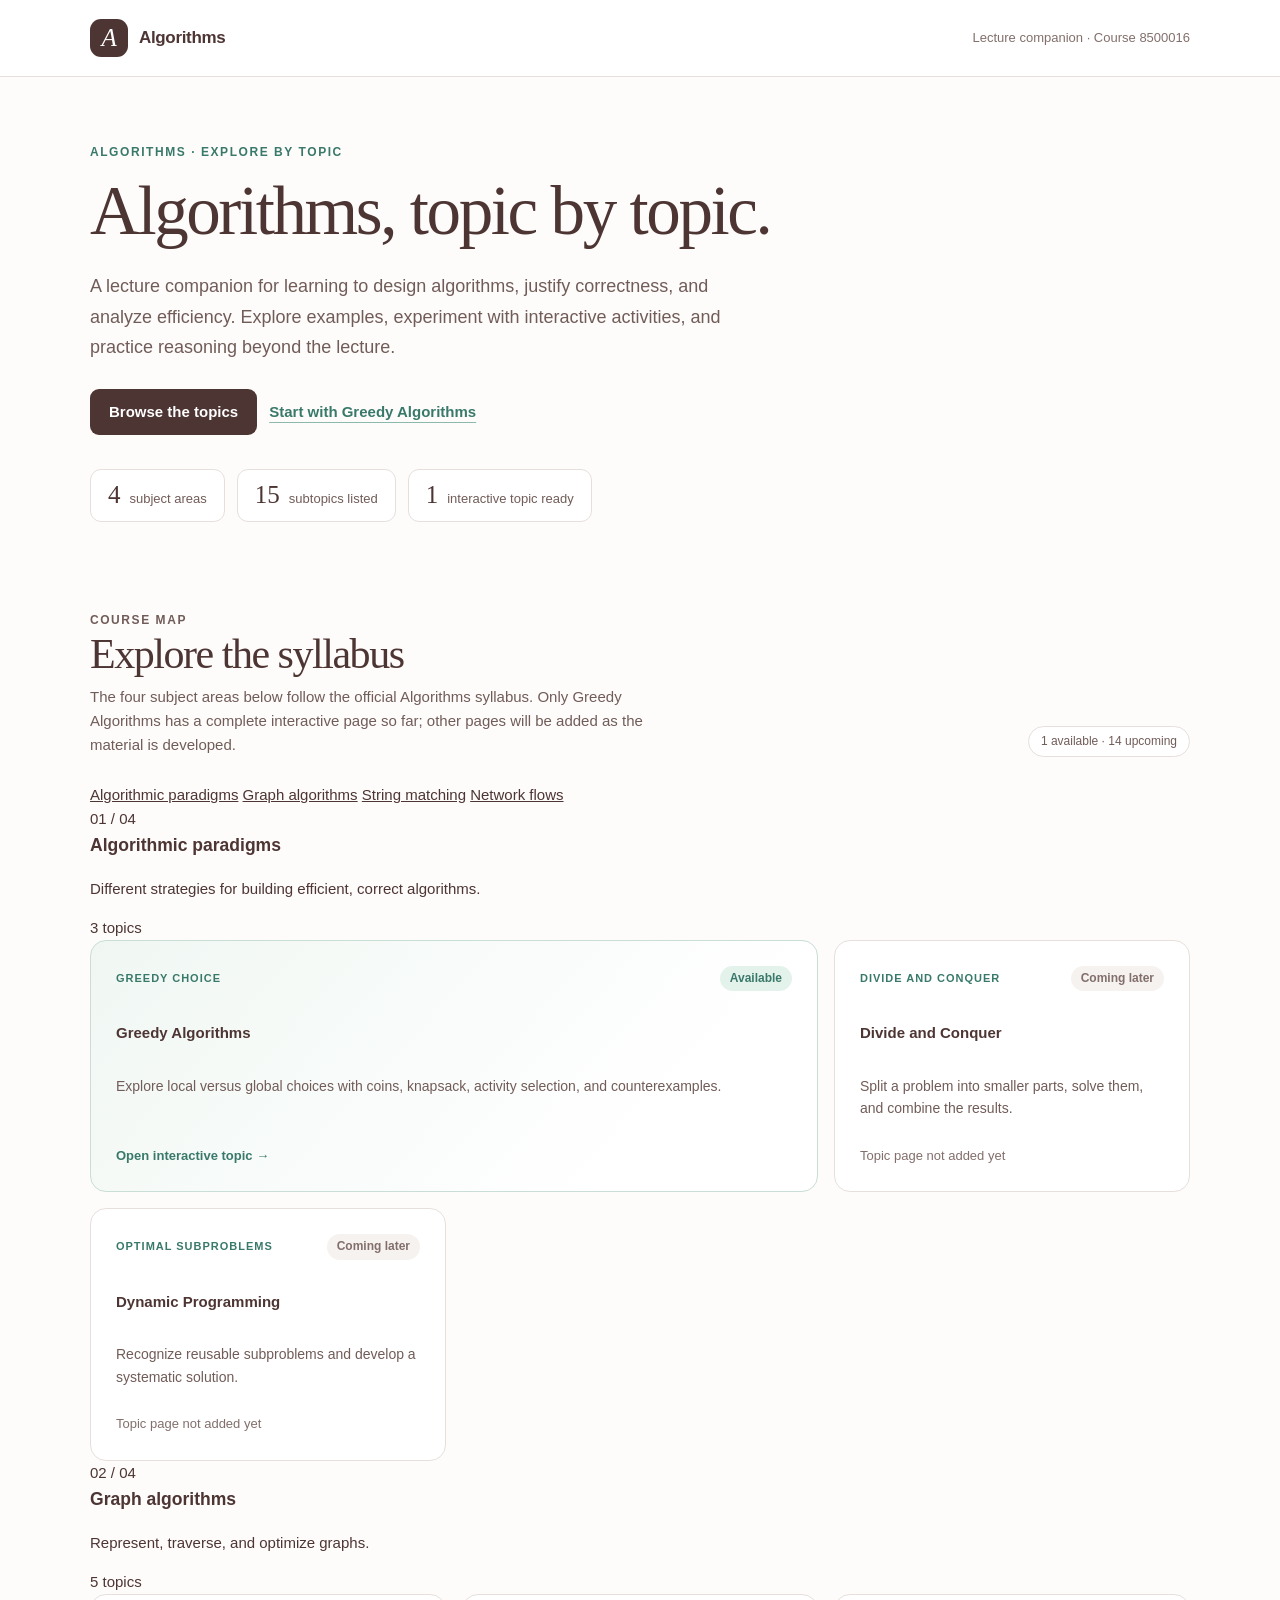
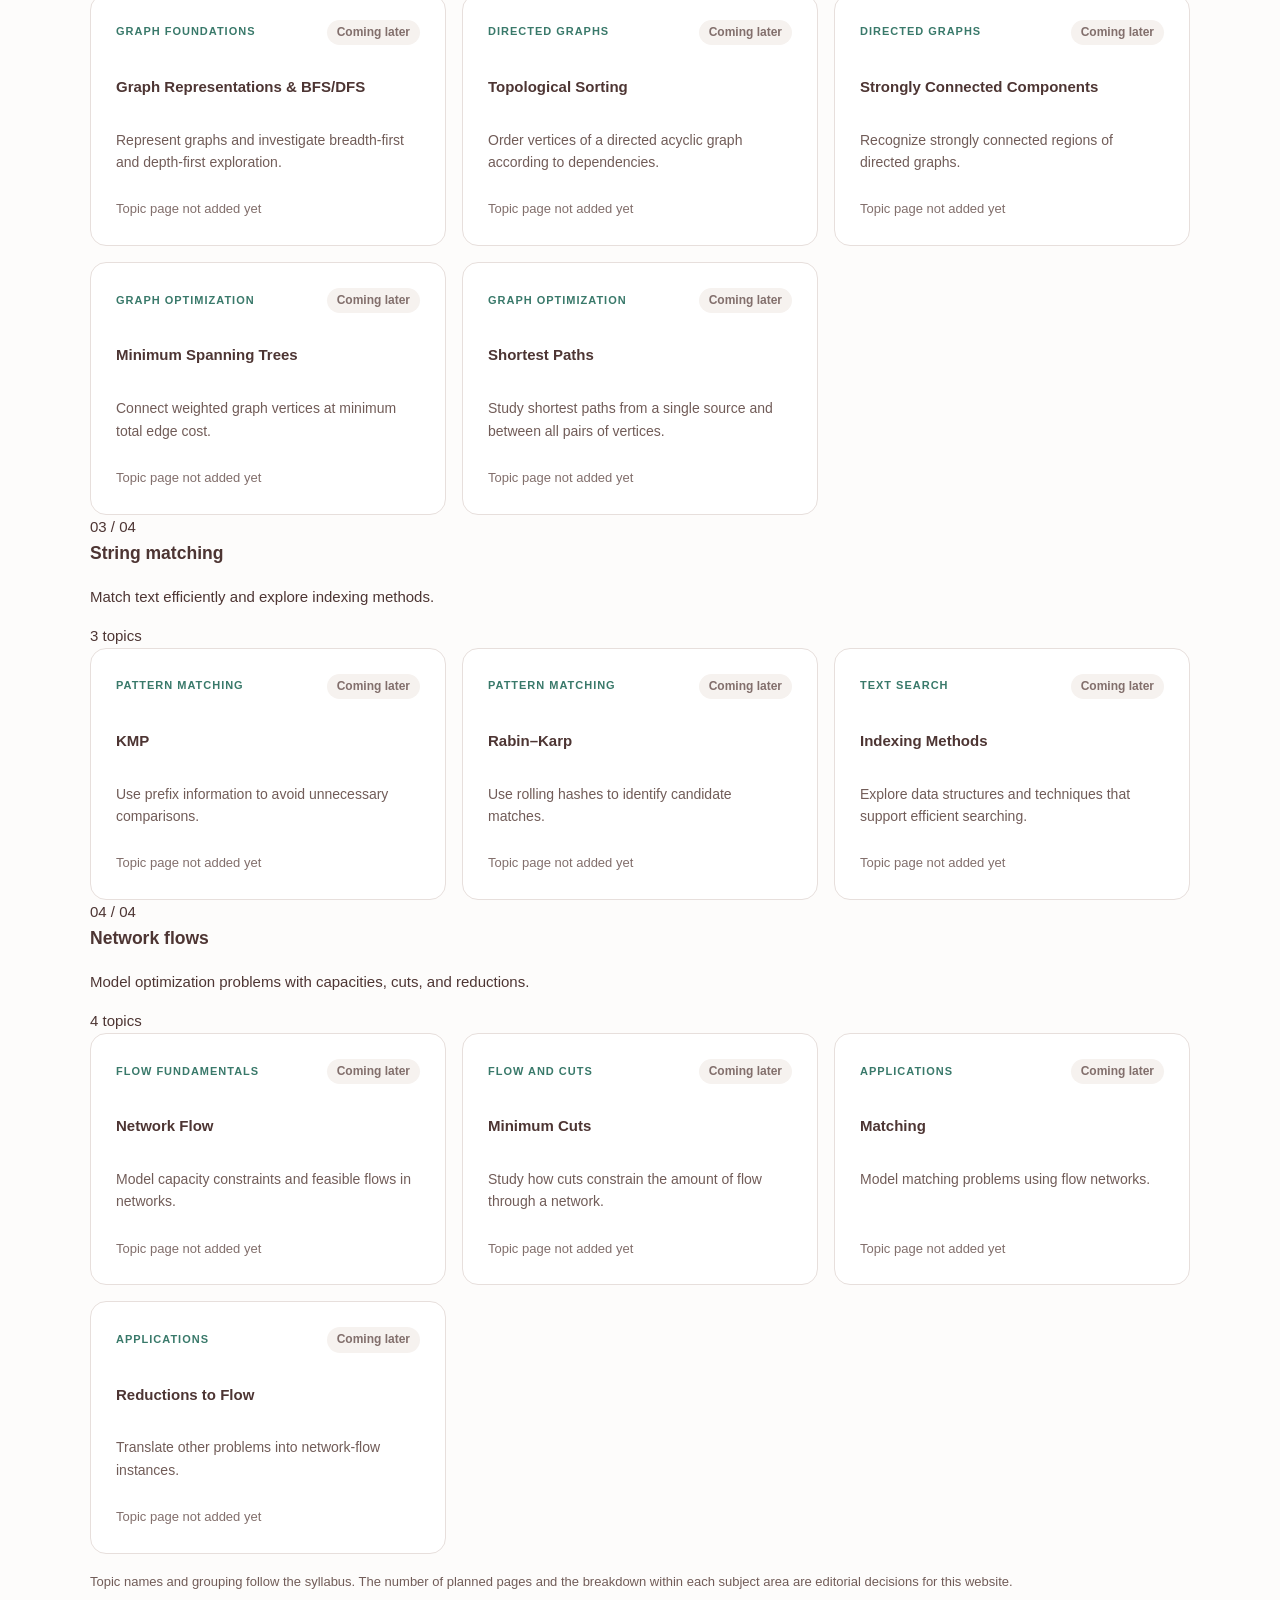
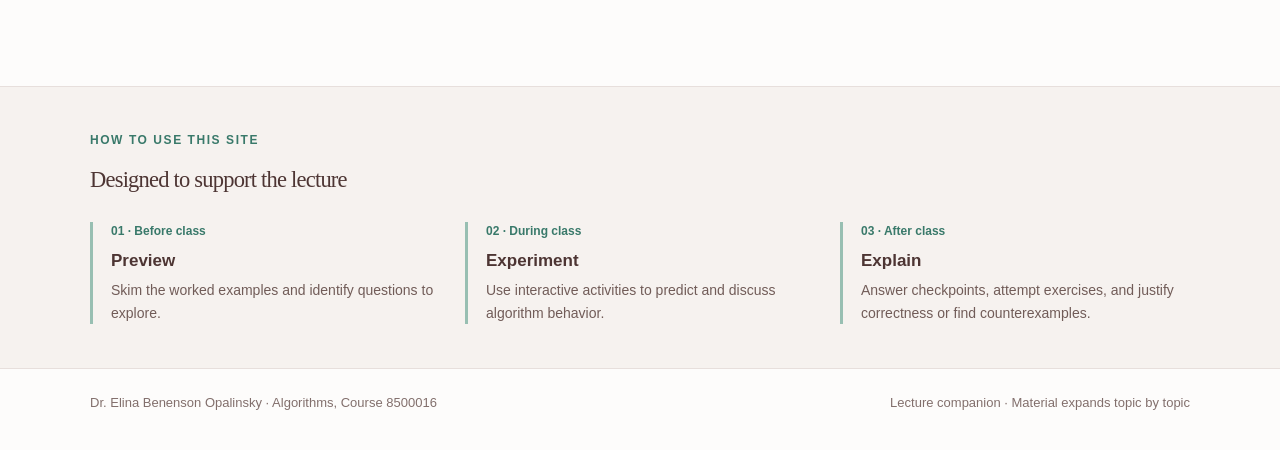
==== commit 7cfe234e: "Align multi-topic homepage with Algorithms 8500016 syllabus" ====
--- a/index.html
+++ b/index.html
@@ -3,7 +3,7 @@
 <head>
   <meta charset="utf-8">
   <meta name="viewport" content="width=device-width, initial-scale=1">
-  <meta name="description" content="Interactive lecture companion for algorithms: explore topics, examples, visualizations, and exercises.">
+  <meta name="description" content="Algorithms lecture companion organized by algorithmic paradigms, graph algorithms, string matching, and network flows.">
   <title>Algorithms | Interactive Lecture Companion</title>
   <link rel="stylesheet" href="site.css">
 </head>
@@ -15,74 +15,172 @@
         <span class="brand-mark" aria-hidden="true">A</span>
         <span>Algorithms</span>
       </a>
-      <span class="topbar-note">Interactive lecture companion</span>
+      <span class="topbar-note">Lecture companion · Course 8500016</span>
     </div>
   </header>
 
   <main id="main">
     <section class="container hero" aria-labelledby="hero-title">
       <p class="eyebrow">Algorithms · Explore by topic</p>
-      <h1 id="hero-title">Think. Experiment. Understand.</h1>
-      <p class="lead">An interactive companion to the algorithms lectures. Explore worked examples, test ideas with visual activities, and practice explaining why an algorithm works — or why it fails.</p>
+      <h1 id="hero-title">Algorithms, topic by topic.</h1>
+      <p class="lead">A lecture companion for learning to design algorithms, justify correctness, and analyze efficiency. Explore examples, experiment with interactive activities, and practice reasoning beyond the lecture.</p>
       <div class="hero-actions">
-        <a class="primary-link" href="#topics">Explore topics</a>
-        <a class="understated-link" href="topics/greedy.html">Continue to Greedy Algorithms</a>
+        <a class="primary-link" href="#topics">Browse the topics</a>
+        <a class="understated-link" href="topics/greedy.html">Start with Greedy Algorithms</a>
       </div>
-      <div class="hero-stats" aria-label="Available learning material">
-        <div class="stat"><strong>1</strong><span>topic ready</span></div>
-        <div class="stat"><strong>4</strong><span>interactive activities</span></div>
-        <div class="stat"><strong>5</strong><span>guided units in Greedy</span></div>
+      <div class="hero-stats" aria-label="Course organization">
+        <div class="stat"><strong>4</strong><span>subject areas</span></div>
+        <div class="stat"><strong>15</strong><span>subtopics listed</span></div>
+        <div class="stat"><strong>1</strong><span>interactive topic ready</span></div>
       </div>
     </section>
 
     <section class="container section" id="topics" aria-labelledby="topics-title">
       <div class="section-heading">
         <div>
-          <p class="eyebrow">Course topics</p>
-          <h2 id="topics-title">Choose a topic</h2>
-          <p>Every topic has its own page, with explanations, interactive exploration, and practice. Greedy Algorithms is available now; the other topics below are proposed placeholders until the course syllabus is confirmed.</p>
-        </div>
-        <span class="count">1 ready · 5 proposed</span>
+          <p class="eyebrow">Course map</p>
+          <h2 id="topics-title">Explore the syllabus</h2>
+          <p>The four subject areas below follow the official Algorithms syllabus. Only Greedy Algorithms has a complete interactive page so far; other pages will be added as the material is developed.</p>
+        </div>
+        <span class="count">1 available · 14 upcoming</span>
       </div>
-      <div class="topics-grid">
-        <a class="topic-card featured" href="topics/greedy.html">
-          <div class="card-top"><span class="card-category">Algorithm design</span><span class="tag">Ready to explore</span></div>
-          <h3>Greedy Algorithms</h3>
-          <p>Make a local choice, compare it with the global optimum, and discover when greedy strategies work. Includes coin change, knapsack, activity selection, counterexamples, and independent practice.</p>
-          <div class="card-bottom">Explore Greedy Algorithms →</div>
-        </a>
-        <article class="topic-card" aria-label="Divide and Conquer: proposed topic">
-          <div class="card-top"><span class="card-category">Algorithm design</span><span class="tag soon">Proposed</span></div>
-          <h3>Divide and Conquer</h3>
-          <p>Subproblems, recursion trees, and combining partial solutions.</p>
-          <div class="card-bottom placeholder">Content not added yet</div>
-        </article>
-        <article class="topic-card" aria-label="Dynamic Programming: proposed topic">
-          <div class="card-top"><span class="card-category">Algorithm design</span><span class="tag soon">Proposed</span></div>
-          <h3>Dynamic Programming</h3>
-          <p>Overlapping subproblems, states, and building optimal solutions.</p>
-          <div class="card-bottom placeholder">Content not added yet</div>
-        </article>
-        <article class="topic-card" aria-label="Sorting and Searching: proposed topic">
-          <div class="card-top"><span class="card-category">Core algorithms</span><span class="tag soon">Proposed</span></div>
-          <h3>Sorting and Searching</h3>
-          <p>Compare strategies, traces, correctness, and complexity.</p>
-          <div class="card-bottom placeholder">Content not added yet</div>
-        </article>
-        <article class="topic-card" aria-label="Graph Algorithms: proposed topic">
-          <div class="card-top"><span class="card-category">Core algorithms</span><span class="tag soon">Proposed</span></div>
-          <h3>Graph Algorithms</h3>
-          <p>Graph traversal and optimization problems.</p>
-          <div class="card-bottom placeholder">Content not added yet</div>
-        </article>
-        <article class="topic-card" aria-label="Algorithm Analysis: proposed topic">
-          <div class="card-top"><span class="card-category">Foundations</span><span class="tag soon">Proposed</span></div>
-          <h3>Algorithm Analysis</h3>
-          <p>Running time, asymptotic notation, and reasoning about efficiency.</p>
-          <div class="card-bottom placeholder">Content not added yet</div>
-        </article>
-      </div>
-      <p class="section-note"><strong>Note:</strong> The proposed topics are navigation placeholders, not claims about the official syllabus. They can be renamed, reordered, replaced, or removed.</p>
+      <nav class="subject-nav" aria-label="Jump to subject area">
+        <a href="#paradigms">Algorithmic paradigms</a>
+        <a href="#graphs">Graph algorithms</a>
+        <a href="#strings">String matching</a>
+        <a href="#flows">Network flows</a>
+      </nav>
+
+      <section class="subject-section" id="paradigms" aria-labelledby="paradigms-title">
+        <div class="subject-heading">
+          <div><span class="subject-number">01 / 04</span><h3 id="paradigms-title">Algorithmic paradigms</h3>
+            <p>Different strategies for building efficient, correct algorithms.</p></div>
+          <span class="subject-count">3 topics</span>
+        </div>
+        <div class="topics-grid">
+          <a class="topic-card featured" href="topics/greedy.html">
+            <div class="card-top"><span class="card-category">Greedy choice</span><span class="tag">Available</span></div>
+            <h4>Greedy Algorithms</h4>
+            <p>Explore local versus global choices with coins, knapsack, activity selection, and counterexamples.</p>
+            <div class="card-bottom">Open interactive topic →</div>
+          </a>
+          <article class="topic-card">
+            <div class="card-top"><span class="card-category">Divide and conquer</span><span class="tag soon">Coming later</span></div>
+            <h4>Divide and Conquer</h4>
+            <p>Split a problem into smaller parts, solve them, and combine the results.</p>
+            <div class="card-bottom placeholder">Topic page not added yet</div>
+          </article>
+          <article class="topic-card">
+            <div class="card-top"><span class="card-category">Optimal subproblems</span><span class="tag soon">Coming later</span></div>
+            <h4>Dynamic Programming</h4>
+            <p>Recognize reusable subproblems and develop a systematic solution.</p>
+            <div class="card-bottom placeholder">Topic page not added yet</div>
+          </article>
+        </div>
+      </section>
+
+      <section class="subject-section" id="graphs" aria-labelledby="graphs-title">
+        <div class="subject-heading">
+          <div><span class="subject-number">02 / 04</span><h3 id="graphs-title">Graph algorithms</h3>
+            <p>Represent, traverse, and optimize graphs.</p></div>
+          <span class="subject-count">5 topics</span>
+        </div>
+        <div class="topics-grid">
+          <article class="topic-card">
+            <div class="card-top"><span class="card-category">Graph foundations</span><span class="tag soon">Coming later</span></div>
+            <h4>Graph Representations &amp; BFS/DFS</h4>
+            <p>Represent graphs and investigate breadth-first and depth-first exploration.</p>
+            <div class="card-bottom placeholder">Topic page not added yet</div>
+          </article>
+          <article class="topic-card">
+            <div class="card-top"><span class="card-category">Directed graphs</span><span class="tag soon">Coming later</span></div>
+            <h4>Topological Sorting</h4>
+            <p>Order vertices of a directed acyclic graph according to dependencies.</p>
+            <div class="card-bottom placeholder">Topic page not added yet</div>
+          </article>
+          <article class="topic-card">
+            <div class="card-top"><span class="card-category">Directed graphs</span><span class="tag soon">Coming later</span></div>
+            <h4>Strongly Connected Components</h4>
+            <p>Recognize strongly connected regions of directed graphs.</p>
+            <div class="card-bottom placeholder">Topic page not added yet</div>
+          </article>
+          <article class="topic-card">
+            <div class="card-top"><span class="card-category">Graph optimization</span><span class="tag soon">Coming later</span></div>
+            <h4>Minimum Spanning Trees</h4>
+            <p>Connect weighted graph vertices at minimum total edge cost.</p>
+            <div class="card-bottom placeholder">Topic page not added yet</div>
+          </article>
+          <article class="topic-card">
+            <div class="card-top"><span class="card-category">Graph optimization</span><span class="tag soon">Coming later</span></div>
+            <h4>Shortest Paths</h4>
+            <p>Study shortest paths from a single source and between all pairs of vertices.</p>
+            <div class="card-bottom placeholder">Topic page not added yet</div>
+          </article>
+        </div>
+      </section>
+
+      <section class="subject-section" id="strings" aria-labelledby="strings-title">
+        <div class="subject-heading">
+          <div><span class="subject-number">03 / 04</span><h3 id="strings-title">String matching</h3>
+            <p>Match text efficiently and explore indexing methods.</p></div>
+          <span class="subject-count">3 topics</span>
+        </div>
+        <div class="topics-grid">
+          <article class="topic-card">
+            <div class="card-top"><span class="card-category">Pattern matching</span><span class="tag soon">Coming later</span></div>
+            <h4>KMP</h4>
+            <p>Use prefix information to avoid unnecessary comparisons.</p>
+            <div class="card-bottom placeholder">Topic page not added yet</div>
+          </article>
+          <article class="topic-card">
+            <div class="card-top"><span class="card-category">Pattern matching</span><span class="tag soon">Coming later</span></div>
+            <h4>Rabin–Karp</h4>
+            <p>Use rolling hashes to identify candidate matches.</p>
+            <div class="card-bottom placeholder">Topic page not added yet</div>
+          </article>
+          <article class="topic-card">
+            <div class="card-top"><span class="card-category">Text search</span><span class="tag soon">Coming later</span></div>
+            <h4>Indexing Methods</h4>
+            <p>Explore data structures and techniques that support efficient searching.</p>
+            <div class="card-bottom placeholder">Topic page not added yet</div>
+          </article>
+        </div>
+      </section>
+
+      <section class="subject-section" id="flows" aria-labelledby="flows-title">
+        <div class="subject-heading">
+          <div><span class="subject-number">04 / 04</span><h3 id="flows-title">Network flows</h3>
+            <p>Model optimization problems with capacities, cuts, and reductions.</p></div>
+          <span class="subject-count">4 topics</span>
+        </div>
+        <div class="topics-grid">
+          <article class="topic-card">
+            <div class="card-top"><span class="card-category">Flow fundamentals</span><span class="tag soon">Coming later</span></div>
+            <h4>Network Flow</h4>
+            <p>Model capacity constraints and feasible flows in networks.</p>
+            <div class="card-bottom placeholder">Topic page not added yet</div>
+          </article>
+          <article class="topic-card">
+            <div class="card-top"><span class="card-category">Flow and cuts</span><span class="tag soon">Coming later</span></div>
+            <h4>Minimum Cuts</h4>
+            <p>Study how cuts constrain the amount of flow through a network.</p>
+            <div class="card-bottom placeholder">Topic page not added yet</div>
+          </article>
+          <article class="topic-card">
+            <div class="card-top"><span class="card-category">Applications</span><span class="tag soon">Coming later</span></div>
+            <h4>Matching</h4>
+            <p>Model matching problems using flow networks.</p>
+            <div class="card-bottom placeholder">Topic page not added yet</div>
+          </article>
+          <article class="topic-card">
+            <div class="card-top"><span class="card-category">Applications</span><span class="tag soon">Coming later</span></div>
+            <h4>Reductions to Flow</h4>
+            <p>Translate other problems into network-flow instances.</p>
+            <div class="card-bottom placeholder">Topic page not added yet</div>
+          </article>
+        </div>
+      </section>
+      <p class="section-note">Topic names and grouping follow the syllabus. The number of planned pages and the breakdown within each subject area are editorial decisions for this website.</p>
     </section>
 
     <div class="usage">
@@ -90,16 +188,19 @@
         <p class="eyebrow">How to use this site</p>
         <h2 id="use-title">Designed to support the lecture</h2>
         <div class="steps">
-          <div class="step"><small>01 · Before class</small><h3>Preview</h3><p>Skim the examples and identify the questions you want to discuss.</p></div>
-          <div class="step"><small>02 · During class</small><h3>Experiment</h3><p>Try the interactive activities and predict what each algorithm will do.</p></div>
-          <div class="step"><small>03 · After class</small><h3>Explain</h3><p>Complete short knowledge checks and practice justifying an algorithm or finding a counterexample.</p></div>
+          <div class="step"><small>01 · Before class</small><h3>Preview</h3><p>Skim the worked examples and identify questions to explore.</p></div>
+          <div class="step"><small>02 · During class</small><h3>Experiment</h3><p>Use interactive activities to predict and discuss algorithm behavior.</p></div>
+          <div class="step"><small>03 · After class</small><h3>Explain</h3><p>Answer checkpoints, attempt exercises, and justify correctness or find counterexamples.</p></div>
         </div>
       </section>
     </div>
   </main>
 
   <footer class="container footer">
-    <div class="footer-inner"><span>Elina Benenson Opalinsky</span><span>Lecture companion · Content expands topic by topic</span></div>
+    <div class="footer-inner">
+      <span>Dr. Elina Benenson Opalinsky · Algorithms, Course 8500016</span>
+      <span>Lecture companion · Material expands topic by topic</span>
+    </div>
   </footer>
 </body>
-</html>
+</html>
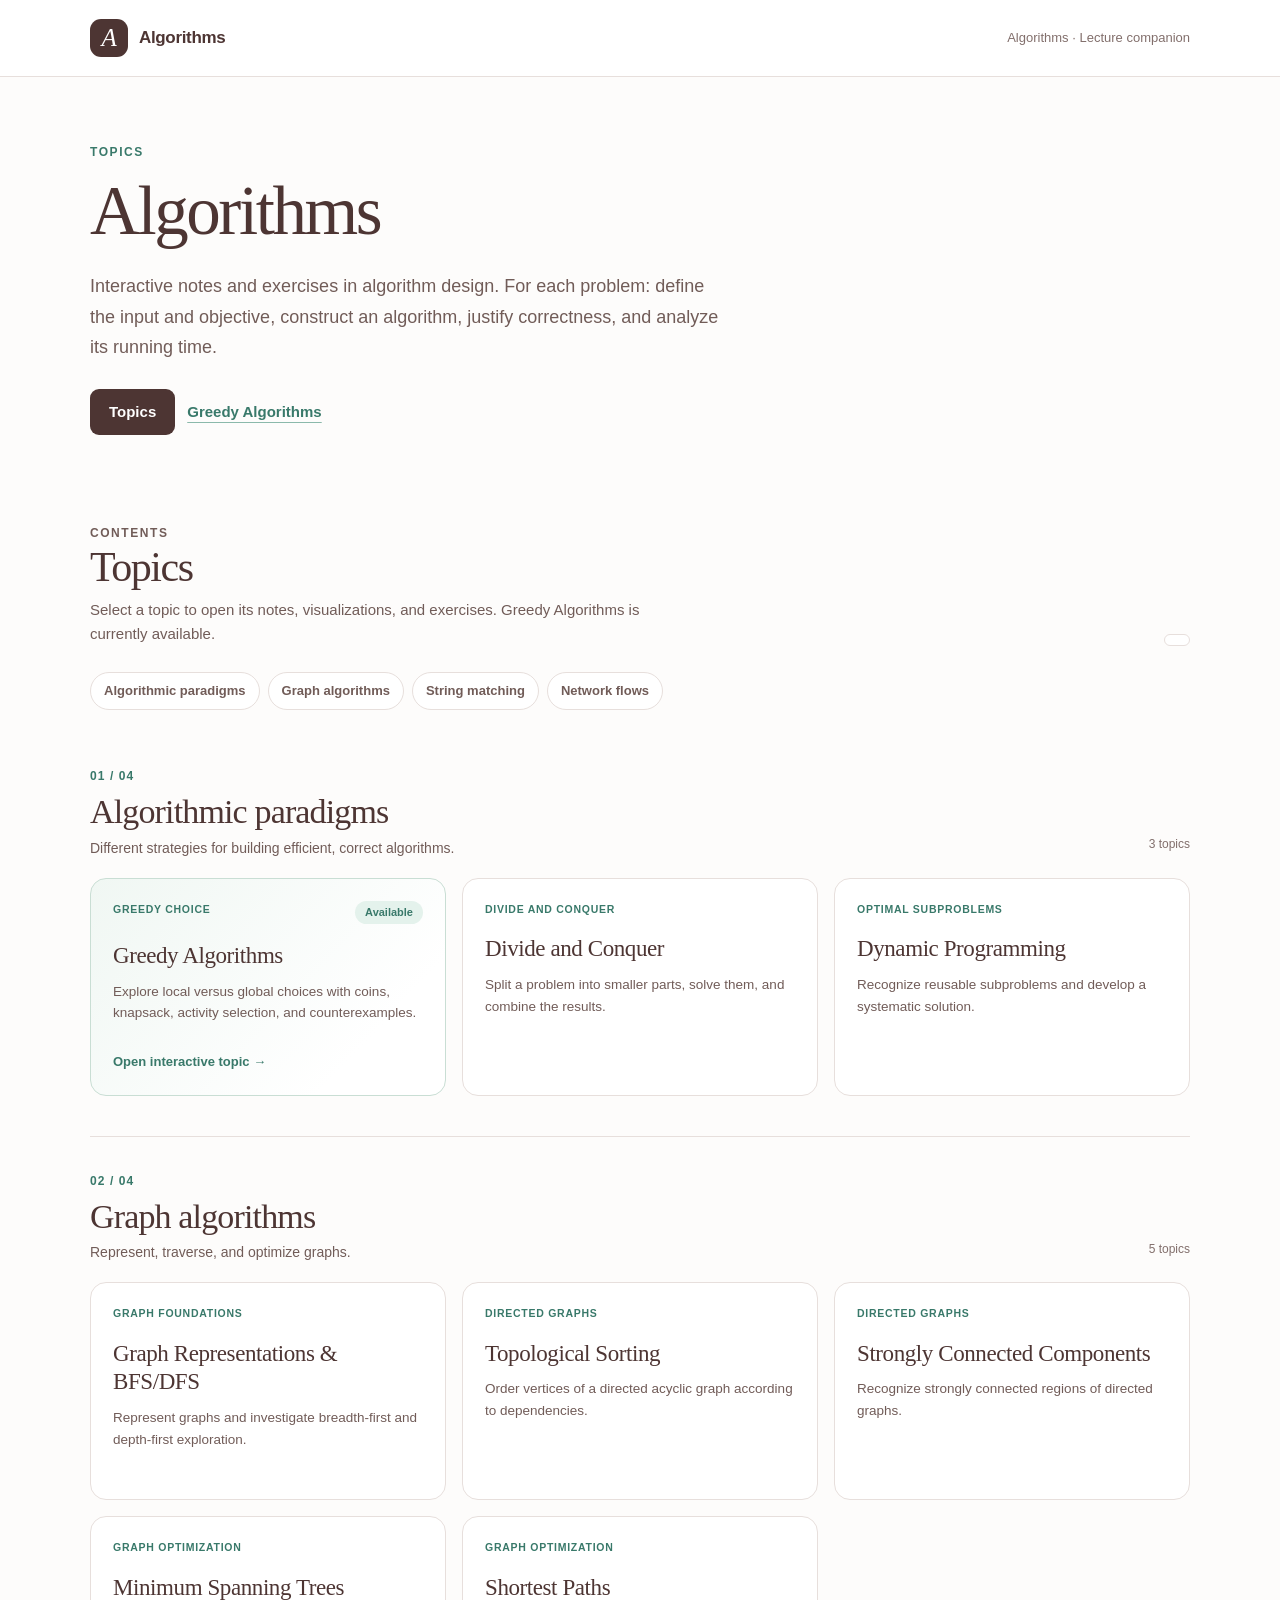
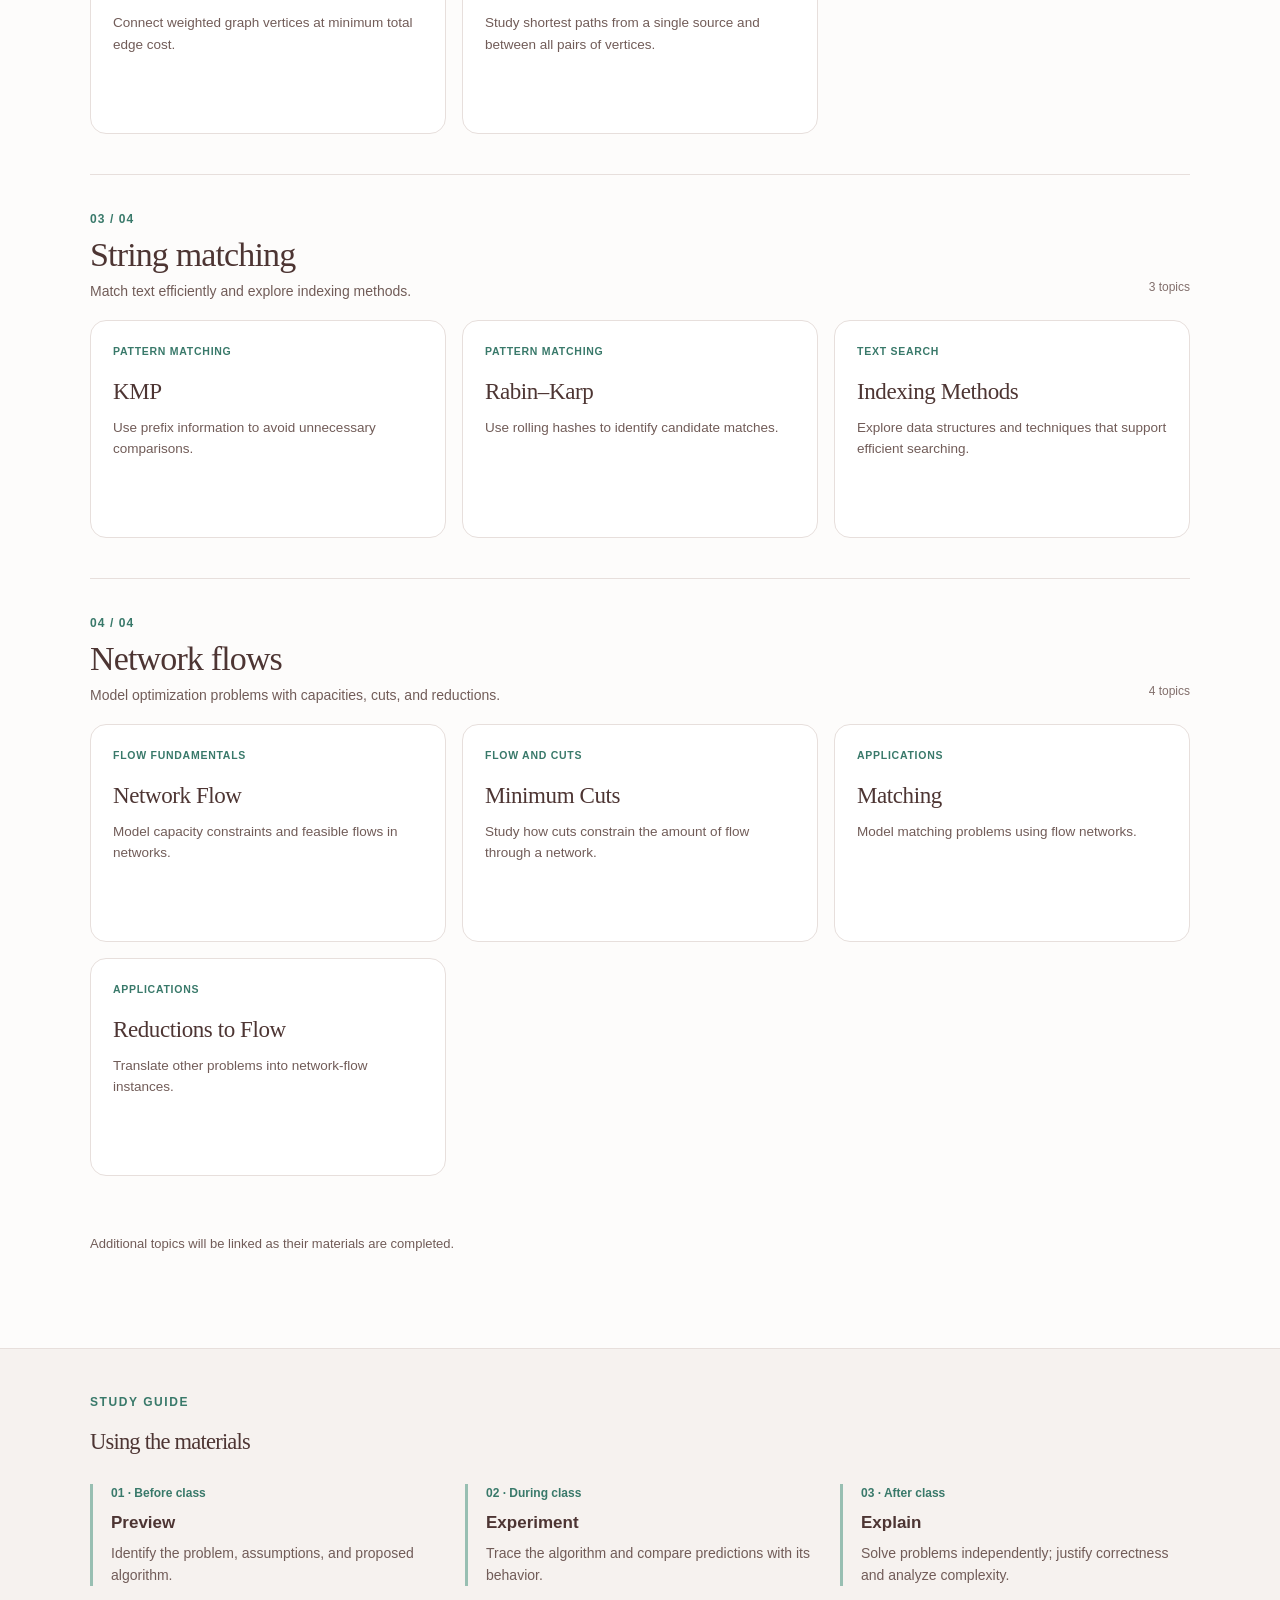
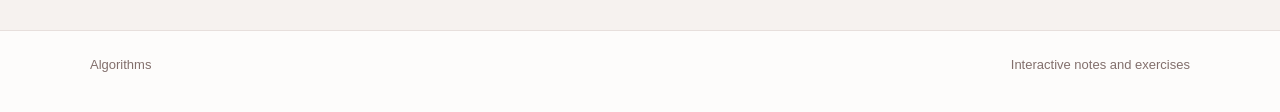
==== commit 6ee7e93f: "Remove syllabus/course identifiers and replace promotional copy with academic descriptions" ====
--- a/index.html
+++ b/index.html
@@ -3,7 +3,7 @@
 <head>
   <meta charset="utf-8">
   <meta name="viewport" content="width=device-width, initial-scale=1">
-  <meta name="description" content="Algorithms lecture companion organized by algorithmic paradigms, graph algorithms, string matching, and network flows.">
+  <meta name="description" content="Algorithms: interactive examples, algorithm analysis, correctness arguments, and exercises organized by topic.">
   <title>Algorithms | Interactive Lecture Companion</title>
   <link rel="stylesheet" href="site.css">
 </head>
@@ -15,34 +15,30 @@
         <span class="brand-mark" aria-hidden="true">A</span>
         <span>Algorithms</span>
       </a>
-      <span class="topbar-note">Lecture companion · Course 8500016</span>
+      <span class="topbar-note">Algorithms · Lecture companion</span>
     </div>
   </header>
 
   <main id="main">
     <section class="container hero" aria-labelledby="hero-title">
-      <p class="eyebrow">Algorithms · Explore by topic</p>
-      <h1 id="hero-title">Algorithms, topic by topic.</h1>
-      <p class="lead">A lecture companion for learning to design algorithms, justify correctness, and analyze efficiency. Explore examples, experiment with interactive activities, and practice reasoning beyond the lecture.</p>
+      <p class="eyebrow">Topics</p>
+      <h1 id="hero-title">Algorithms</h1>
+      <p class="lead">Interactive notes and exercises in algorithm design. For each problem: define the input and objective, construct an algorithm, justify correctness, and analyze its running time.</p>
       <div class="hero-actions">
-        <a class="primary-link" href="#topics">Browse the topics</a>
-        <a class="understated-link" href="topics/greedy.html">Start with Greedy Algorithms</a>
+        <a class="primary-link" href="#topics">Topics</a>
+        <a class="understated-link" href="topics/greedy.html">Greedy Algorithms</a>
       </div>
-      <div class="hero-stats" aria-label="Course organization">
-        <div class="stat"><strong>4</strong><span>subject areas</span></div>
-        <div class="stat"><strong>15</strong><span>subtopics listed</span></div>
-        <div class="stat"><strong>1</strong><span>interactive topic ready</span></div>
-      </div>
+      
     </section>
 
     <section class="container section" id="topics" aria-labelledby="topics-title">
       <div class="section-heading">
         <div>
-          <p class="eyebrow">Course map</p>
-          <h2 id="topics-title">Explore the syllabus</h2>
-          <p>The four subject areas below follow the official Algorithms syllabus. Only Greedy Algorithms has a complete interactive page so far; other pages will be added as the material is developed.</p>
-        </div>
-        <span class="count">1 available · 14 upcoming</span>
+          <p class="eyebrow">Contents</p>
+          <h2 id="topics-title">Topics</h2>
+          <p>Select a topic to open its notes, visualizations, and exercises. Greedy Algorithms is currently available.</p>
+        </div>
+        <span class="count"></span>
       </div>
       <nav class="subject-nav" aria-label="Jump to subject area">
         <a href="#paradigms">Algorithmic paradigms</a>
@@ -65,16 +61,16 @@
             <div class="card-bottom">Open interactive topic →</div>
           </a>
           <article class="topic-card">
-            <div class="card-top"><span class="card-category">Divide and conquer</span><span class="tag soon">Coming later</span></div>
+            <div class="card-top"><span class="card-category">Divide and conquer</span></div>
             <h4>Divide and Conquer</h4>
             <p>Split a problem into smaller parts, solve them, and combine the results.</p>
-            <div class="card-bottom placeholder">Topic page not added yet</div>
-          </article>
-          <article class="topic-card">
-            <div class="card-top"><span class="card-category">Optimal subproblems</span><span class="tag soon">Coming later</span></div>
+            
+          </article>
+          <article class="topic-card">
+            <div class="card-top"><span class="card-category">Optimal subproblems</span></div>
             <h4>Dynamic Programming</h4>
             <p>Recognize reusable subproblems and develop a systematic solution.</p>
-            <div class="card-bottom placeholder">Topic page not added yet</div>
+            
           </article>
         </div>
       </section>
@@ -87,34 +83,34 @@
         </div>
         <div class="topics-grid">
           <article class="topic-card">
-            <div class="card-top"><span class="card-category">Graph foundations</span><span class="tag soon">Coming later</span></div>
+            <div class="card-top"><span class="card-category">Graph foundations</span></div>
             <h4>Graph Representations &amp; BFS/DFS</h4>
             <p>Represent graphs and investigate breadth-first and depth-first exploration.</p>
-            <div class="card-bottom placeholder">Topic page not added yet</div>
-          </article>
-          <article class="topic-card">
-            <div class="card-top"><span class="card-category">Directed graphs</span><span class="tag soon">Coming later</span></div>
+            
+          </article>
+          <article class="topic-card">
+            <div class="card-top"><span class="card-category">Directed graphs</span></div>
             <h4>Topological Sorting</h4>
             <p>Order vertices of a directed acyclic graph according to dependencies.</p>
-            <div class="card-bottom placeholder">Topic page not added yet</div>
-          </article>
-          <article class="topic-card">
-            <div class="card-top"><span class="card-category">Directed graphs</span><span class="tag soon">Coming later</span></div>
+            
+          </article>
+          <article class="topic-card">
+            <div class="card-top"><span class="card-category">Directed graphs</span></div>
             <h4>Strongly Connected Components</h4>
             <p>Recognize strongly connected regions of directed graphs.</p>
-            <div class="card-bottom placeholder">Topic page not added yet</div>
-          </article>
-          <article class="topic-card">
-            <div class="card-top"><span class="card-category">Graph optimization</span><span class="tag soon">Coming later</span></div>
+            
+          </article>
+          <article class="topic-card">
+            <div class="card-top"><span class="card-category">Graph optimization</span></div>
             <h4>Minimum Spanning Trees</h4>
             <p>Connect weighted graph vertices at minimum total edge cost.</p>
-            <div class="card-bottom placeholder">Topic page not added yet</div>
-          </article>
-          <article class="topic-card">
-            <div class="card-top"><span class="card-category">Graph optimization</span><span class="tag soon">Coming later</span></div>
+            
+          </article>
+          <article class="topic-card">
+            <div class="card-top"><span class="card-category">Graph optimization</span></div>
             <h4>Shortest Paths</h4>
             <p>Study shortest paths from a single source and between all pairs of vertices.</p>
-            <div class="card-bottom placeholder">Topic page not added yet</div>
+            
           </article>
         </div>
       </section>
@@ -127,22 +123,22 @@
         </div>
         <div class="topics-grid">
           <article class="topic-card">
-            <div class="card-top"><span class="card-category">Pattern matching</span><span class="tag soon">Coming later</span></div>
+            <div class="card-top"><span class="card-category">Pattern matching</span></div>
             <h4>KMP</h4>
             <p>Use prefix information to avoid unnecessary comparisons.</p>
-            <div class="card-bottom placeholder">Topic page not added yet</div>
-          </article>
-          <article class="topic-card">
-            <div class="card-top"><span class="card-category">Pattern matching</span><span class="tag soon">Coming later</span></div>
+            
+          </article>
+          <article class="topic-card">
+            <div class="card-top"><span class="card-category">Pattern matching</span></div>
             <h4>Rabin–Karp</h4>
             <p>Use rolling hashes to identify candidate matches.</p>
-            <div class="card-bottom placeholder">Topic page not added yet</div>
-          </article>
-          <article class="topic-card">
-            <div class="card-top"><span class="card-category">Text search</span><span class="tag soon">Coming later</span></div>
+            
+          </article>
+          <article class="topic-card">
+            <div class="card-top"><span class="card-category">Text search</span></div>
             <h4>Indexing Methods</h4>
             <p>Explore data structures and techniques that support efficient searching.</p>
-            <div class="card-bottom placeholder">Topic page not added yet</div>
+            
           </article>
         </div>
       </section>
@@ -155,42 +151,42 @@
         </div>
         <div class="topics-grid">
           <article class="topic-card">
-            <div class="card-top"><span class="card-category">Flow fundamentals</span><span class="tag soon">Coming later</span></div>
+            <div class="card-top"><span class="card-category">Flow fundamentals</span></div>
             <h4>Network Flow</h4>
             <p>Model capacity constraints and feasible flows in networks.</p>
-            <div class="card-bottom placeholder">Topic page not added yet</div>
-          </article>
-          <article class="topic-card">
-            <div class="card-top"><span class="card-category">Flow and cuts</span><span class="tag soon">Coming later</span></div>
+            
+          </article>
+          <article class="topic-card">
+            <div class="card-top"><span class="card-category">Flow and cuts</span></div>
             <h4>Minimum Cuts</h4>
             <p>Study how cuts constrain the amount of flow through a network.</p>
-            <div class="card-bottom placeholder">Topic page not added yet</div>
-          </article>
-          <article class="topic-card">
-            <div class="card-top"><span class="card-category">Applications</span><span class="tag soon">Coming later</span></div>
+            
+          </article>
+          <article class="topic-card">
+            <div class="card-top"><span class="card-category">Applications</span></div>
             <h4>Matching</h4>
             <p>Model matching problems using flow networks.</p>
-            <div class="card-bottom placeholder">Topic page not added yet</div>
-          </article>
-          <article class="topic-card">
-            <div class="card-top"><span class="card-category">Applications</span><span class="tag soon">Coming later</span></div>
+            
+          </article>
+          <article class="topic-card">
+            <div class="card-top"><span class="card-category">Applications</span></div>
             <h4>Reductions to Flow</h4>
             <p>Translate other problems into network-flow instances.</p>
-            <div class="card-bottom placeholder">Topic page not added yet</div>
-          </article>
-        </div>
-      </section>
-      <p class="section-note">Topic names and grouping follow the syllabus. The number of planned pages and the breakdown within each subject area are editorial decisions for this website.</p>
+            
+          </article>
+        </div>
+      </section>
+      <p class="section-note">Additional topics will be linked as their materials are completed.</p>
     </section>
 
     <div class="usage">
       <section class="container section" id="how-to-use" aria-labelledby="use-title">
-        <p class="eyebrow">How to use this site</p>
-        <h2 id="use-title">Designed to support the lecture</h2>
+        <p class="eyebrow">Study guide</p>
+        <h2 id="use-title">Using the materials</h2>
         <div class="steps">
-          <div class="step"><small>01 · Before class</small><h3>Preview</h3><p>Skim the worked examples and identify questions to explore.</p></div>
-          <div class="step"><small>02 · During class</small><h3>Experiment</h3><p>Use interactive activities to predict and discuss algorithm behavior.</p></div>
-          <div class="step"><small>03 · After class</small><h3>Explain</h3><p>Answer checkpoints, attempt exercises, and justify correctness or find counterexamples.</p></div>
+          <div class="step"><small>01 · Before class</small><h3>Preview</h3><p>Identify the problem, assumptions, and proposed algorithm.</p></div>
+          <div class="step"><small>02 · During class</small><h3>Experiment</h3><p>Trace the algorithm and compare predictions with its behavior.</p></div>
+          <div class="step"><small>03 · After class</small><h3>Explain</h3><p>Solve problems independently; justify correctness and analyze complexity.</p></div>
         </div>
       </section>
     </div>
@@ -198,8 +194,8 @@
 
   <footer class="container footer">
     <div class="footer-inner">
-      <span>Dr. Elina Benenson Opalinsky · Algorithms, Course 8500016</span>
-      <span>Lecture companion · Material expands topic by topic</span>
+      <span>Algorithms</span>
+      <span>Interactive notes and exercises</span>
     </div>
   </footer>
 </body>
--- a/site.css
+++ b/site.css
@@ -82,3 +82,45 @@
  .topic-card{transition:none}
  a.topic-card:hover{transform:none}
 }
+
+/* Syllabus-aligned subject groups and compact topic catalog. */
+.subject-nav {
+ display:flex;gap:8px;flex-wrap:wrap;margin:3px 0 22px;
+}
+.subject-nav a {
+ display:inline-flex;align-items:center;min-height:38px;
+ border:1px solid var(--border);border-radius:999px;
+ background:#fff;color:var(--ink2);text-decoration:none;
+ font-size:13px;font-weight:650;padding:7px 13px;
+}
+.subject-nav a:hover {border-color:#91baad;color:var(--teal);background:#f4f9f6}
+.subject-section {padding:31px 0 40px;border-bottom:1px solid var(--border);scroll-margin-top:20px}
+.subject-section:last-of-type {border-bottom:0}
+.subject-heading {display:flex;align-items:end;justify-content:space-between;gap:24px;margin-bottom:18px}
+.subject-number {font-size:12px;letter-spacing:.09em;color:var(--teal);font-weight:800}
+.subject-heading h3 {font:500 clamp(27px,3.3vw,34px)/1.23 Georgia,"Times New Roman",serif;letter-spacing:-.025em;margin:4px 0 4px}
+.subject-heading p {font-size:14px;color:var(--ink2);margin:0}
+.subject-count {font-size:12px;color:var(--ink3);white-space:nowrap;padding-bottom:5px}
+.subject-section .topics-grid {grid-template-columns:repeat(3,minmax(0,1fr))}
+.subject-section .topic-card {min-height:218px;padding:22px}
+.subject-section .topic-card.featured {grid-column:span 1}
+.subject-section .topic-card h4 {font:500 23px/1.25 Georgia,"Times New Roman",serif;letter-spacing:-.018em;margin:8px 0 0}
+.subject-section .topic-card p {font-size:13.5px}
+.subject-section .card-category {font-size:10.5px;letter-spacing:.07em}
+.subject-section .tag {font-size:11px}
+.subject-section .card-top {align-items:start}
+@media (max-width:850px) {
+ .subject-section .topics-grid {grid-template-columns:repeat(2,minmax(0,1fr))}
+ .subject-section .topic-card.featured {grid-column:span 1}
+}
+@media (max-width:600px) {
+ .subject-section {padding:24px 0 29px}
+ .subject-section .topics-grid {grid-template-columns:1fr}
+ .subject-heading {align-items:start;gap:8px}
+ .subject-heading h3 {font-size:27px}
+ .subject-heading p {max-width:270px}
+ .subject-section .topic-card {min-height:190px;padding:20px}
+ .subject-section .topic-card h4 {font-size:24px}
+ .subject-nav {flex-wrap:nowrap;overflow-x:auto;padding-bottom:8px;scrollbar-width:thin}
+ .subject-nav a {white-space:nowrap;flex:0 0 auto}
+}
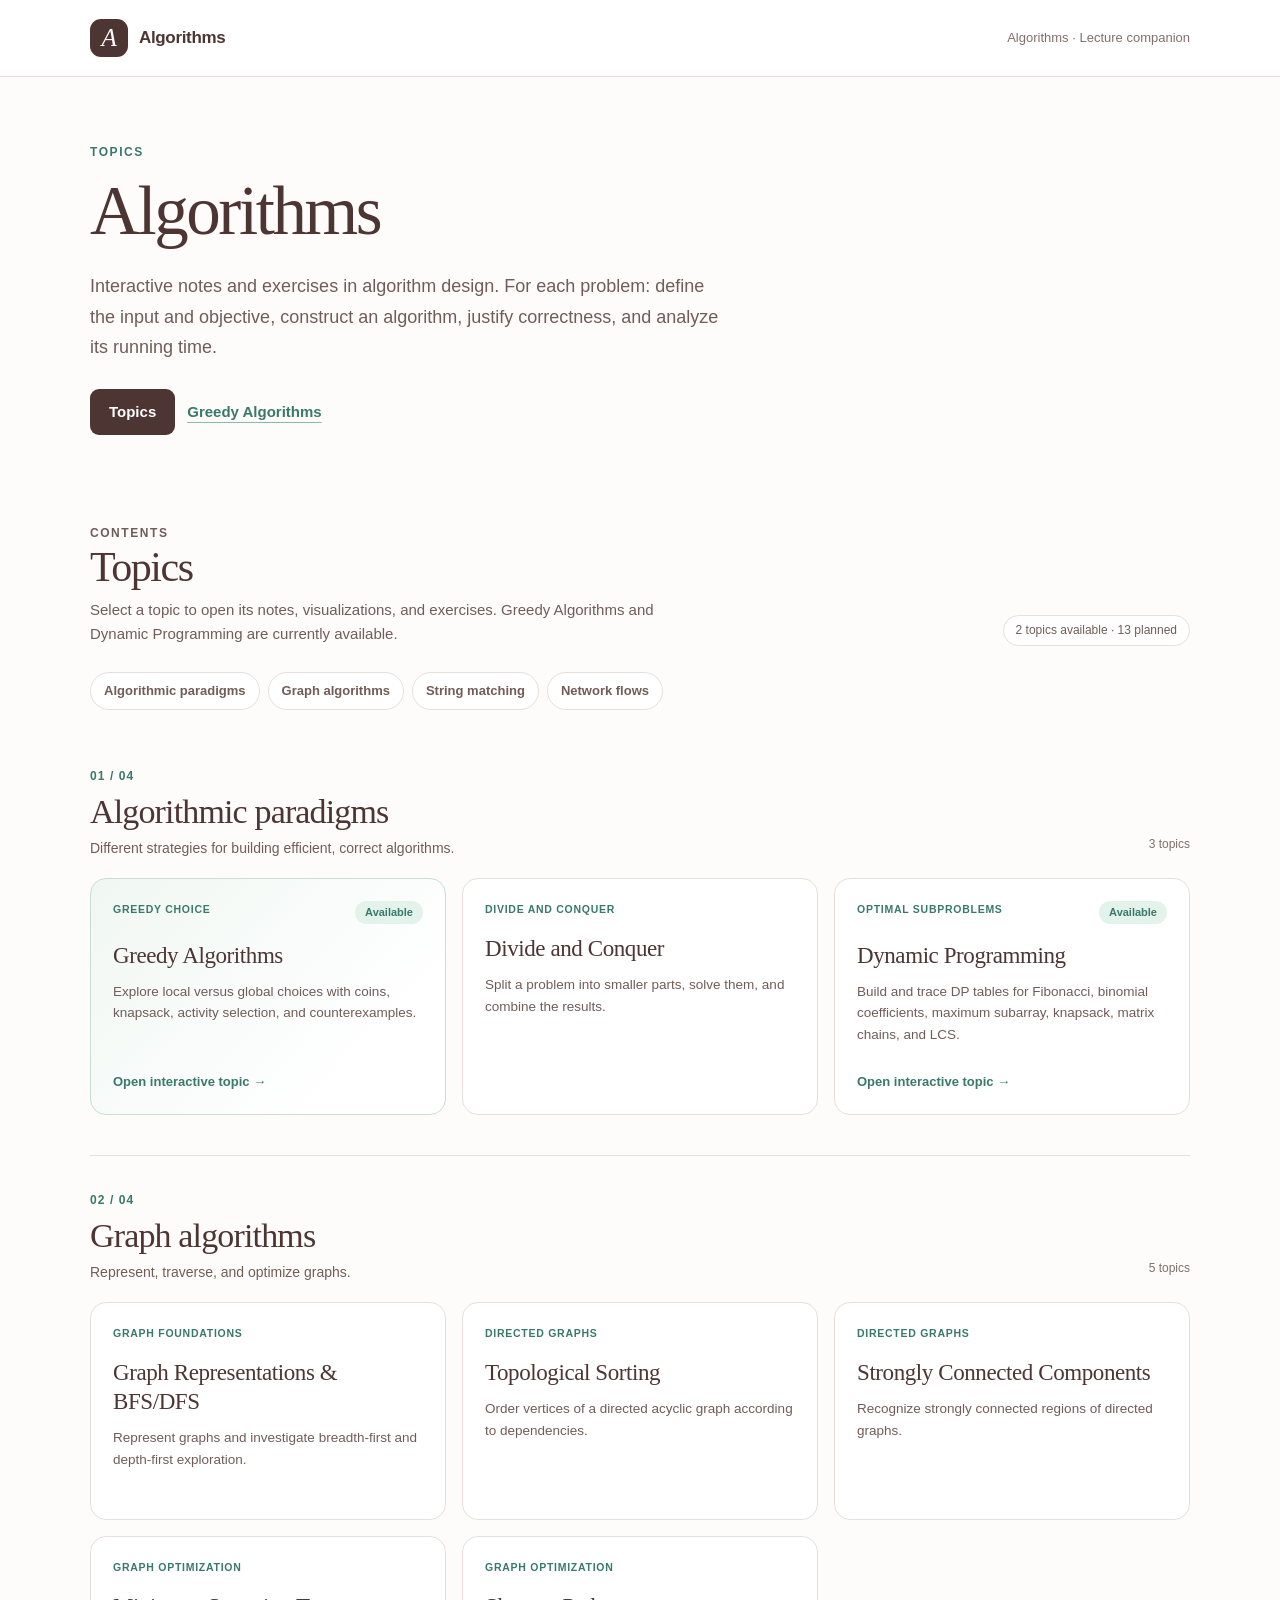
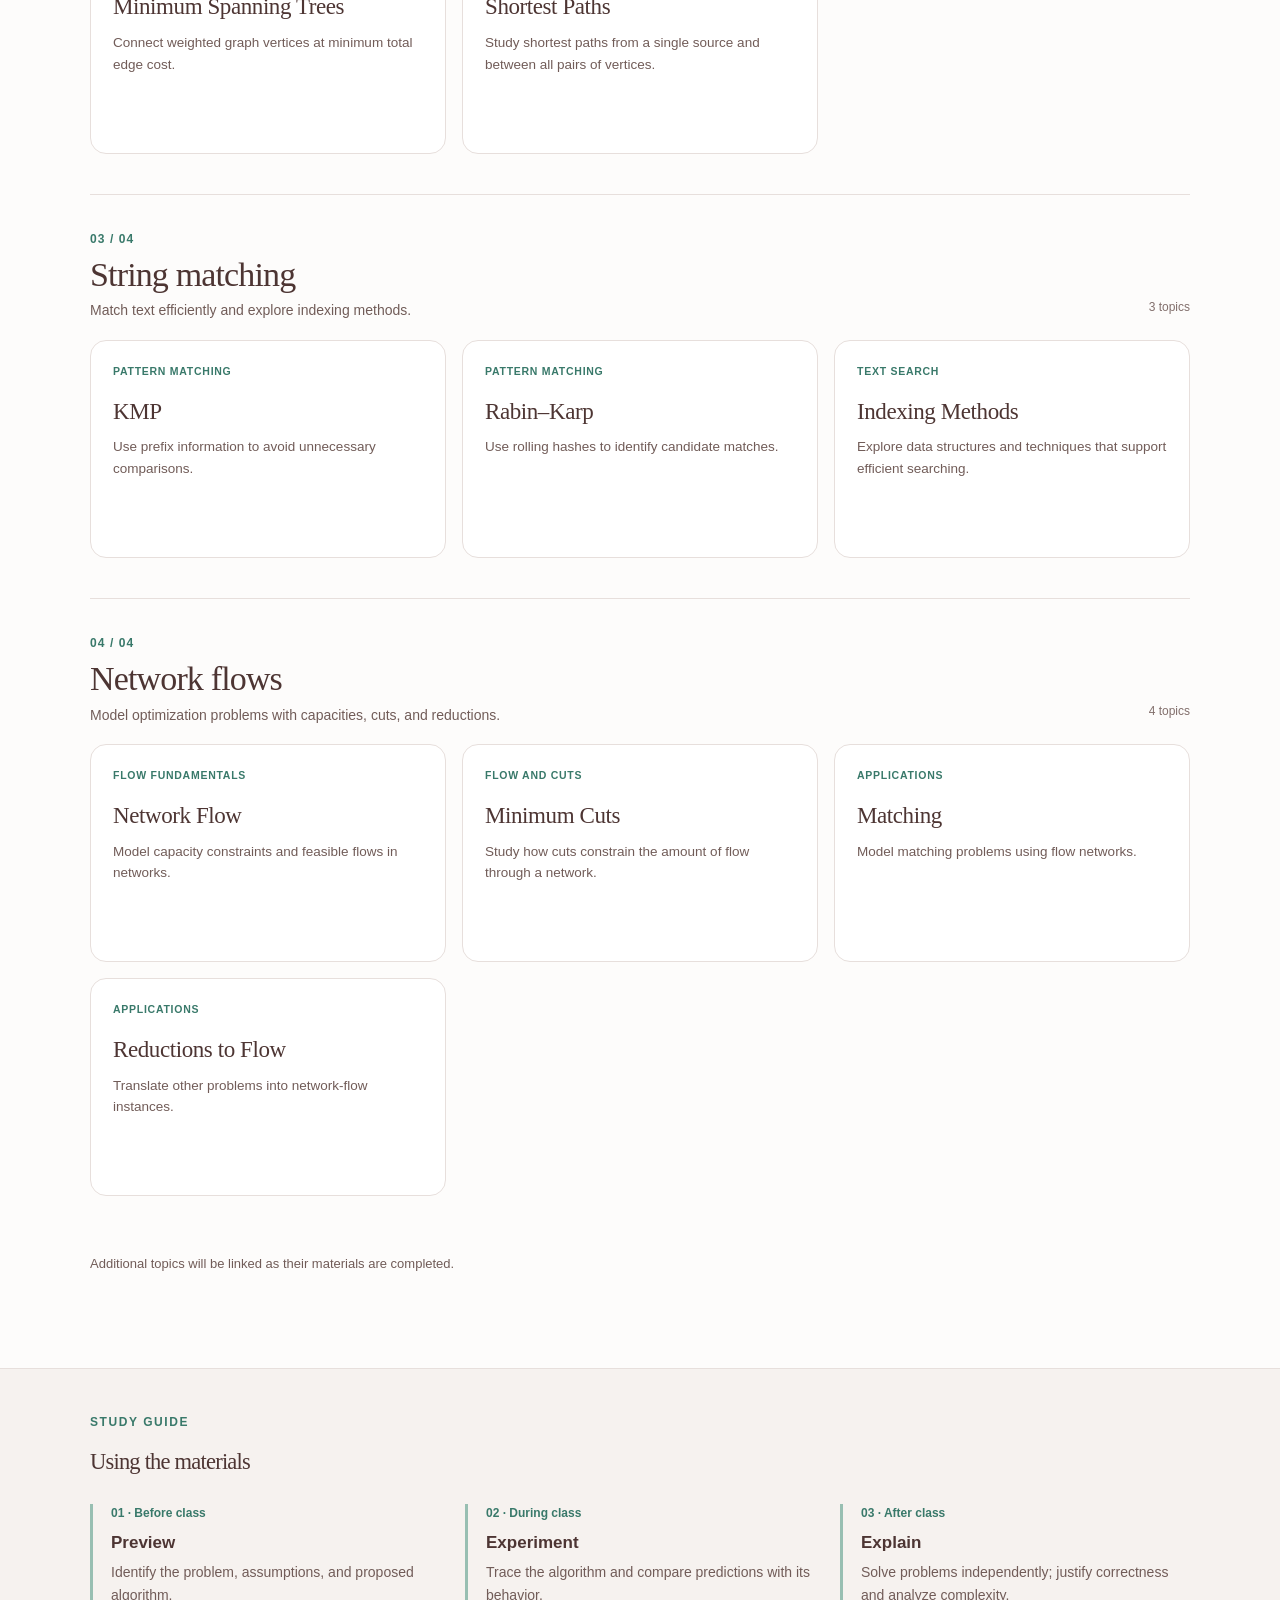
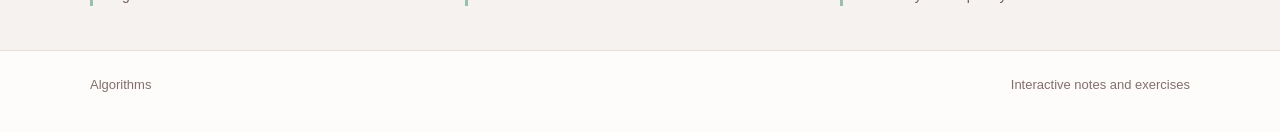
==== commit 86c17adc: "Add interactive Dynamic Programming lecture companion Cover the Unit 4 lecture examples with English" ====
--- a/index.html
+++ b/index.html
@@ -36,9 +36,9 @@
         <div>
           <p class="eyebrow">Contents</p>
           <h2 id="topics-title">Topics</h2>
-          <p>Select a topic to open its notes, visualizations, and exercises. Greedy Algorithms is currently available.</p>
-        </div>
-        <span class="count"></span>
+          <p>Select a topic to open its notes, visualizations, and exercises. Greedy Algorithms and Dynamic Programming are currently available.</p>
+        </div>
+        <span class="count">2 topics available · 13 planned</span>
       </div>
       <nav class="subject-nav" aria-label="Jump to subject area">
         <a href="#paradigms">Algorithmic paradigms</a>
@@ -66,12 +66,12 @@
             <p>Split a problem into smaller parts, solve them, and combine the results.</p>
             
           </article>
-          <article class="topic-card">
-            <div class="card-top"><span class="card-category">Optimal subproblems</span></div>
+          <a class="topic-card" href="topics/dynamic-programming.html">
+            <div class="card-top"><span class="card-category">Optimal subproblems</span><span class="tag">Available</span></div>
             <h4>Dynamic Programming</h4>
-            <p>Recognize reusable subproblems and develop a systematic solution.</p>
-            
-          </article>
+            <p>Build and trace DP tables for Fibonacci, binomial coefficients, maximum subarray, knapsack, matrix chains, and LCS.</p>
+            <div class="card-bottom">Open interactive topic →</div>
+          </a>
         </div>
       </section>
 
